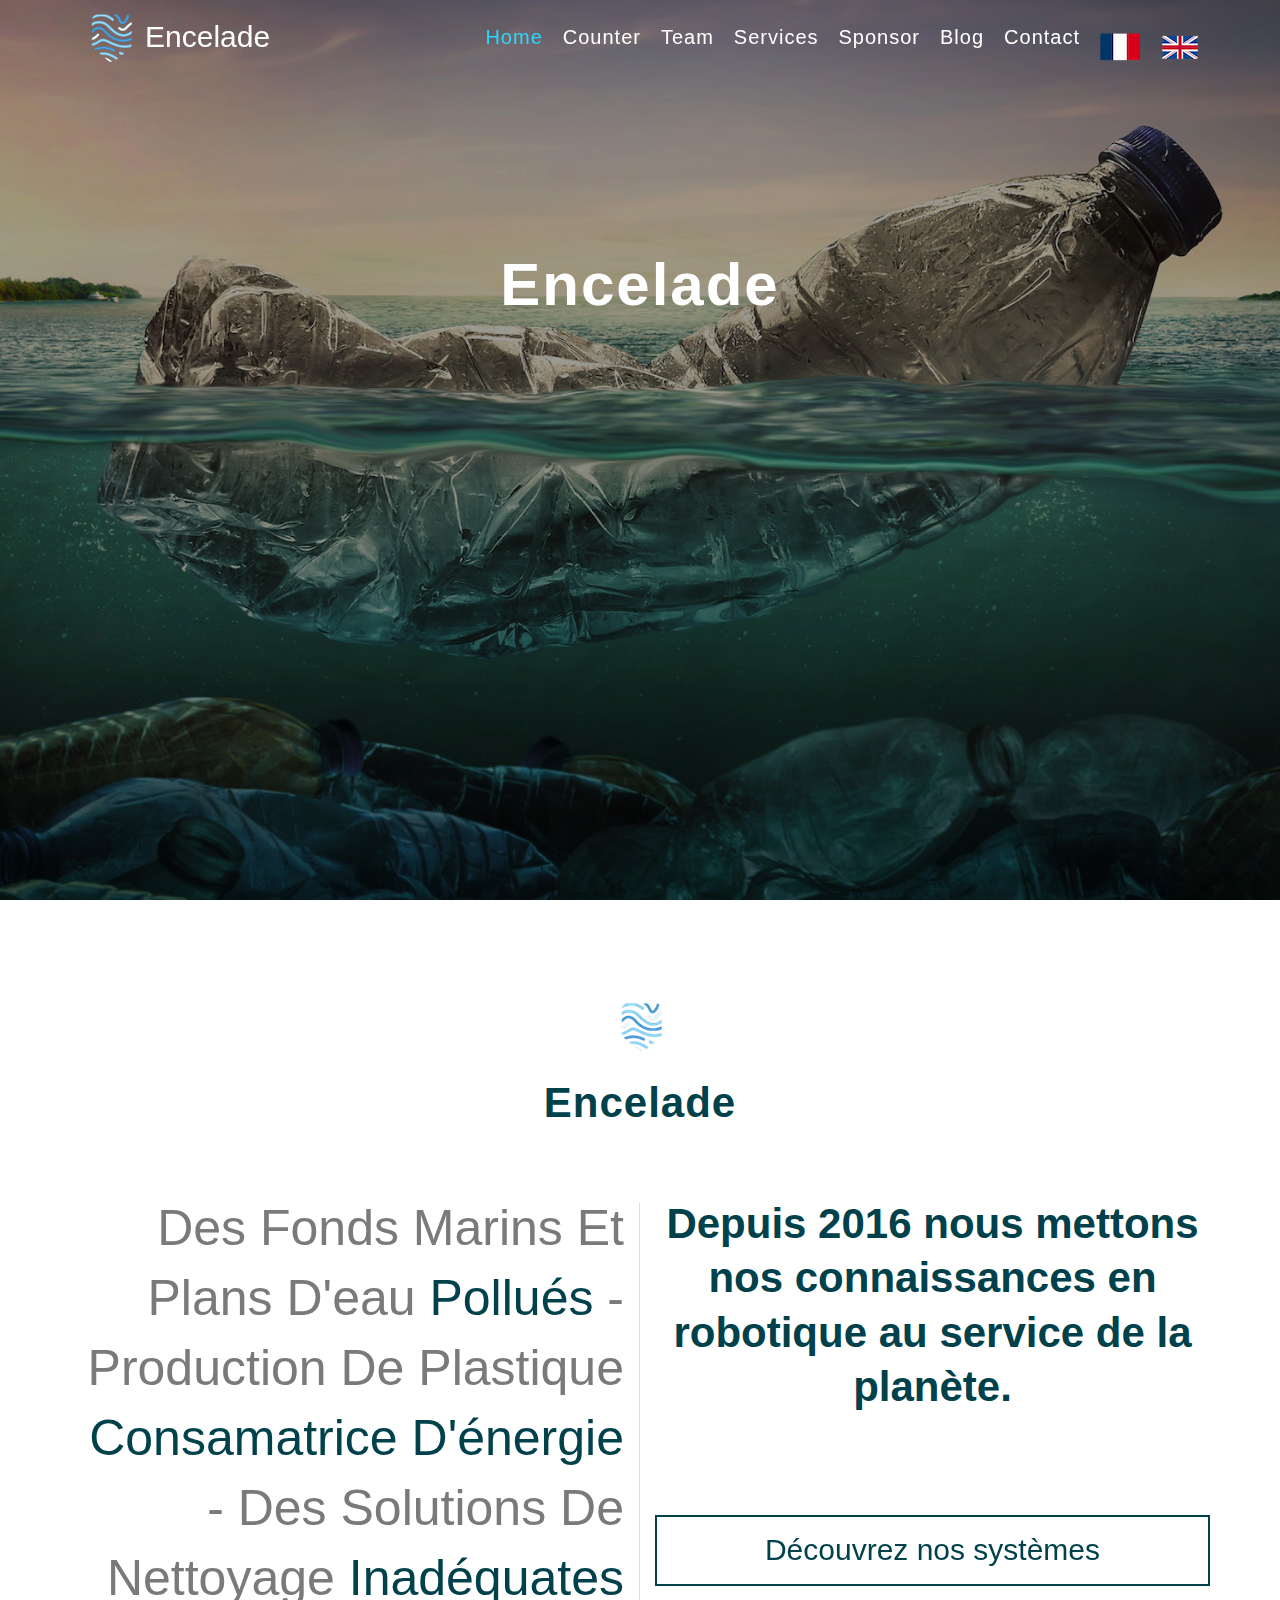
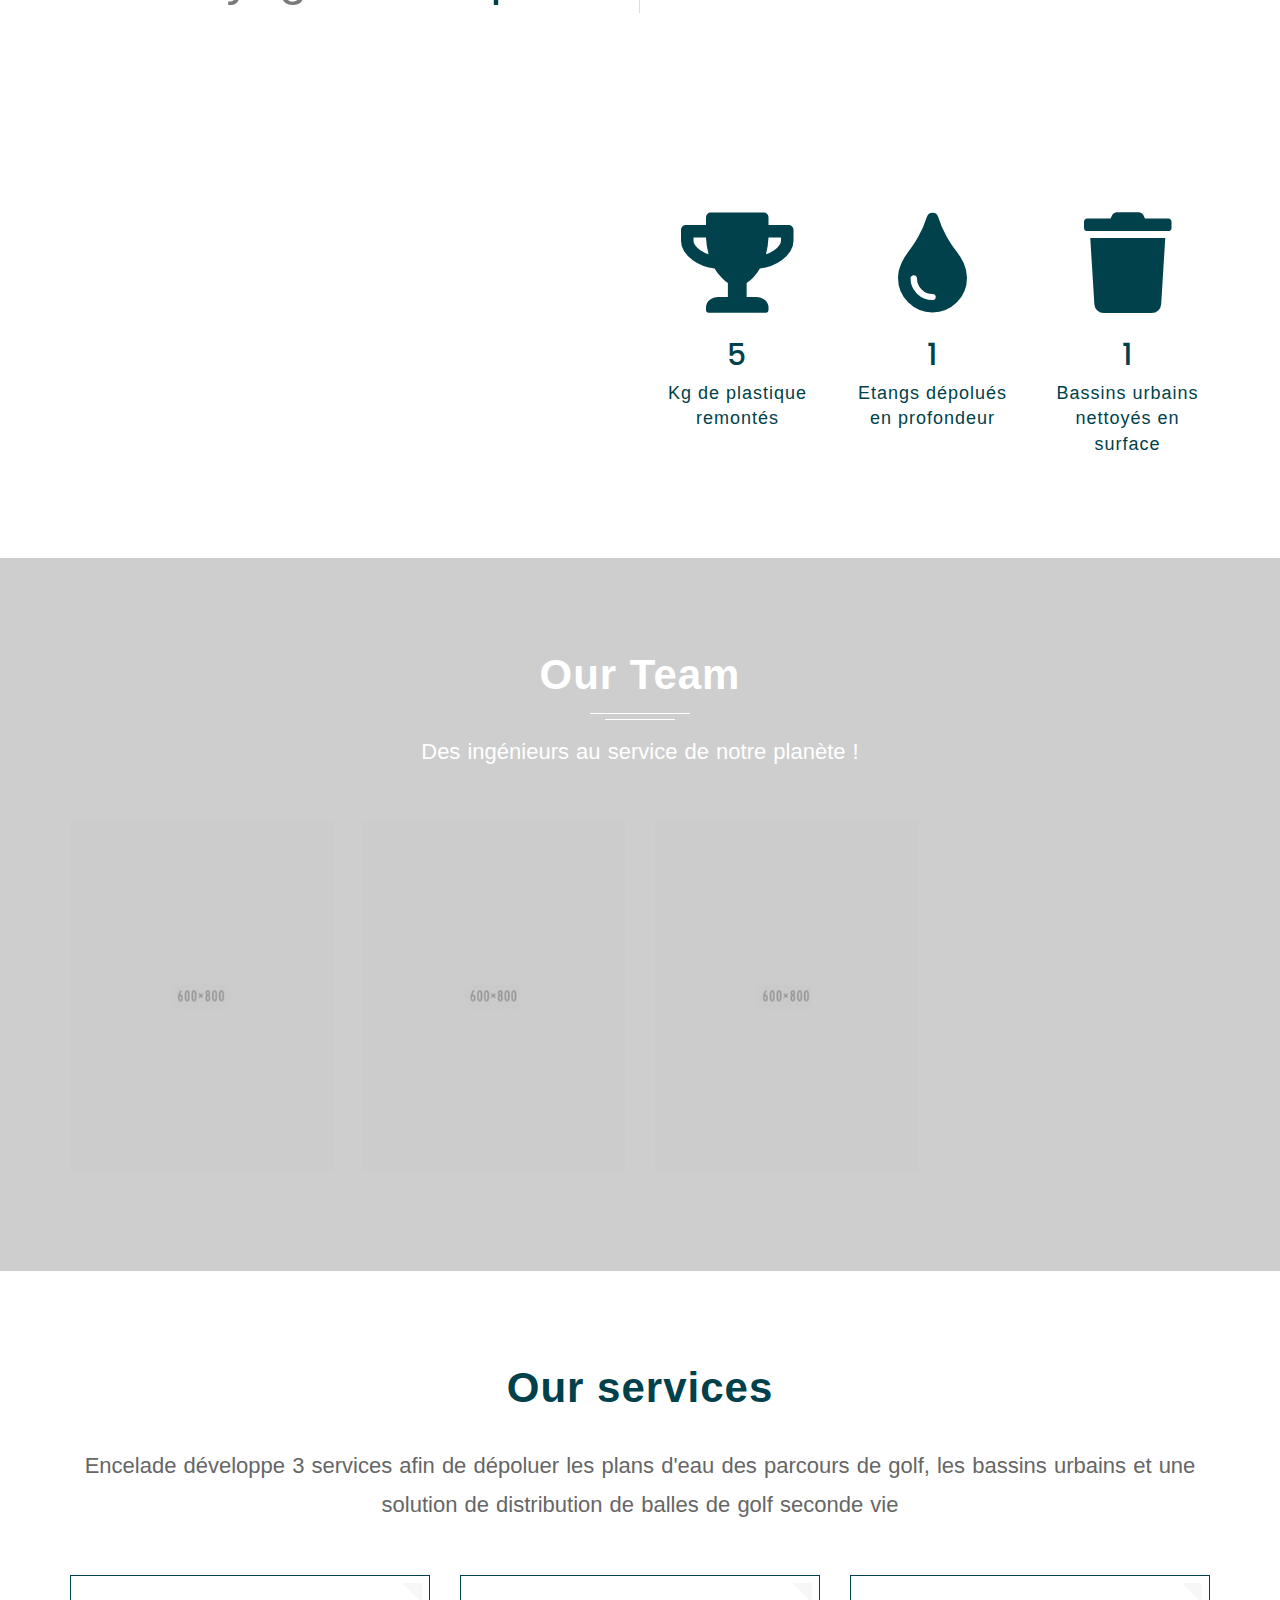
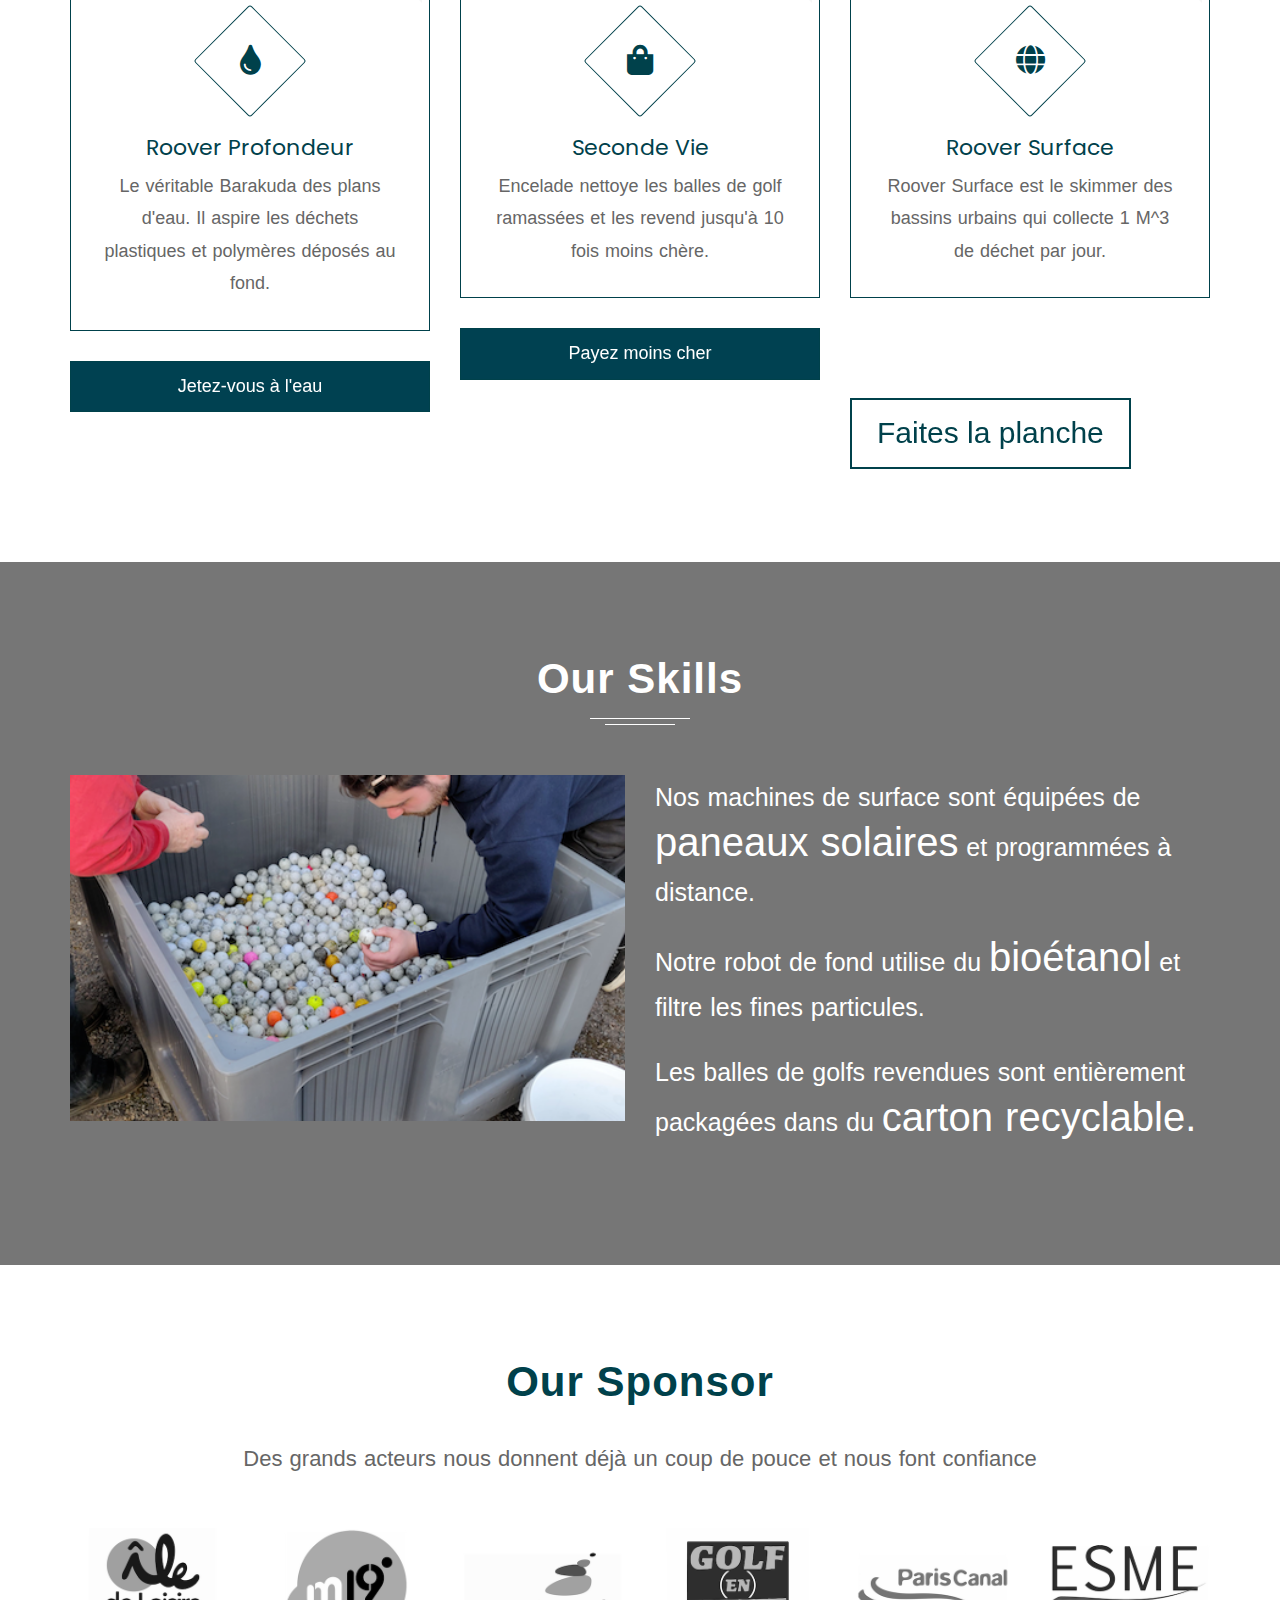
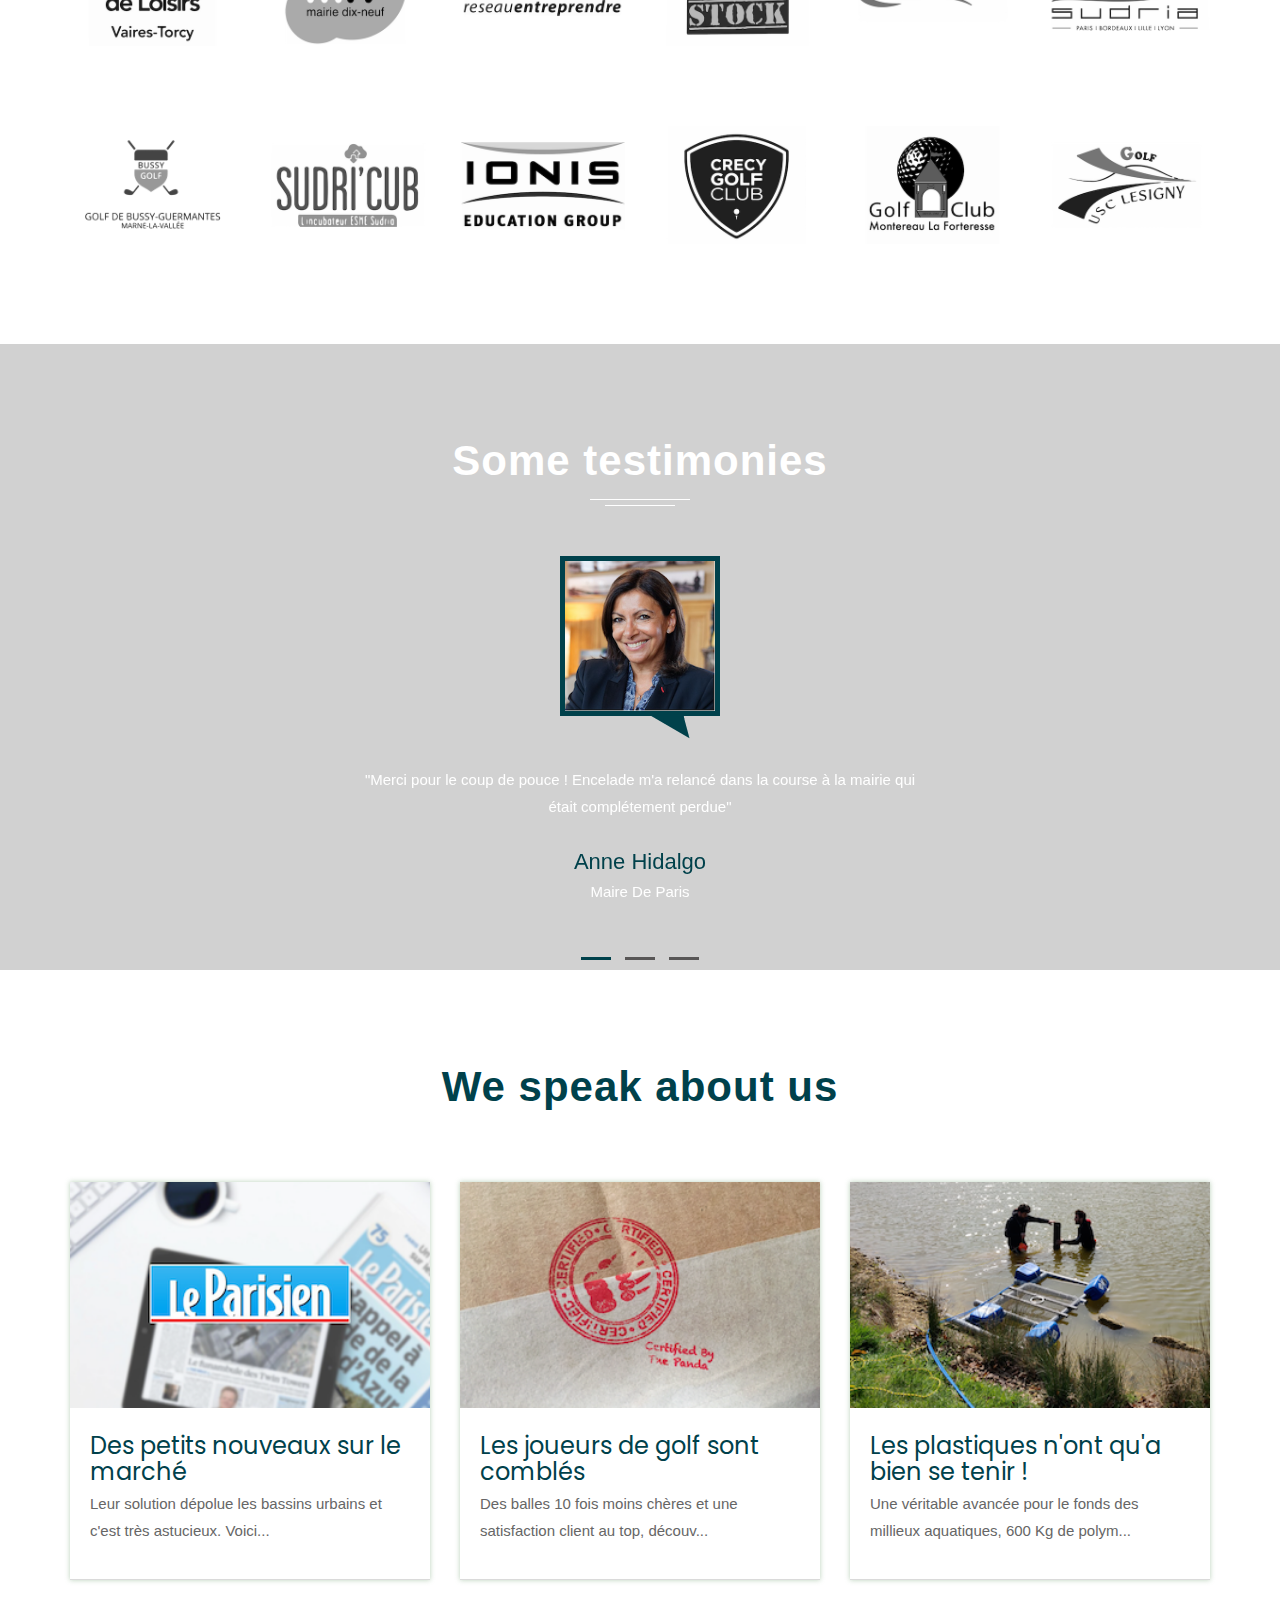
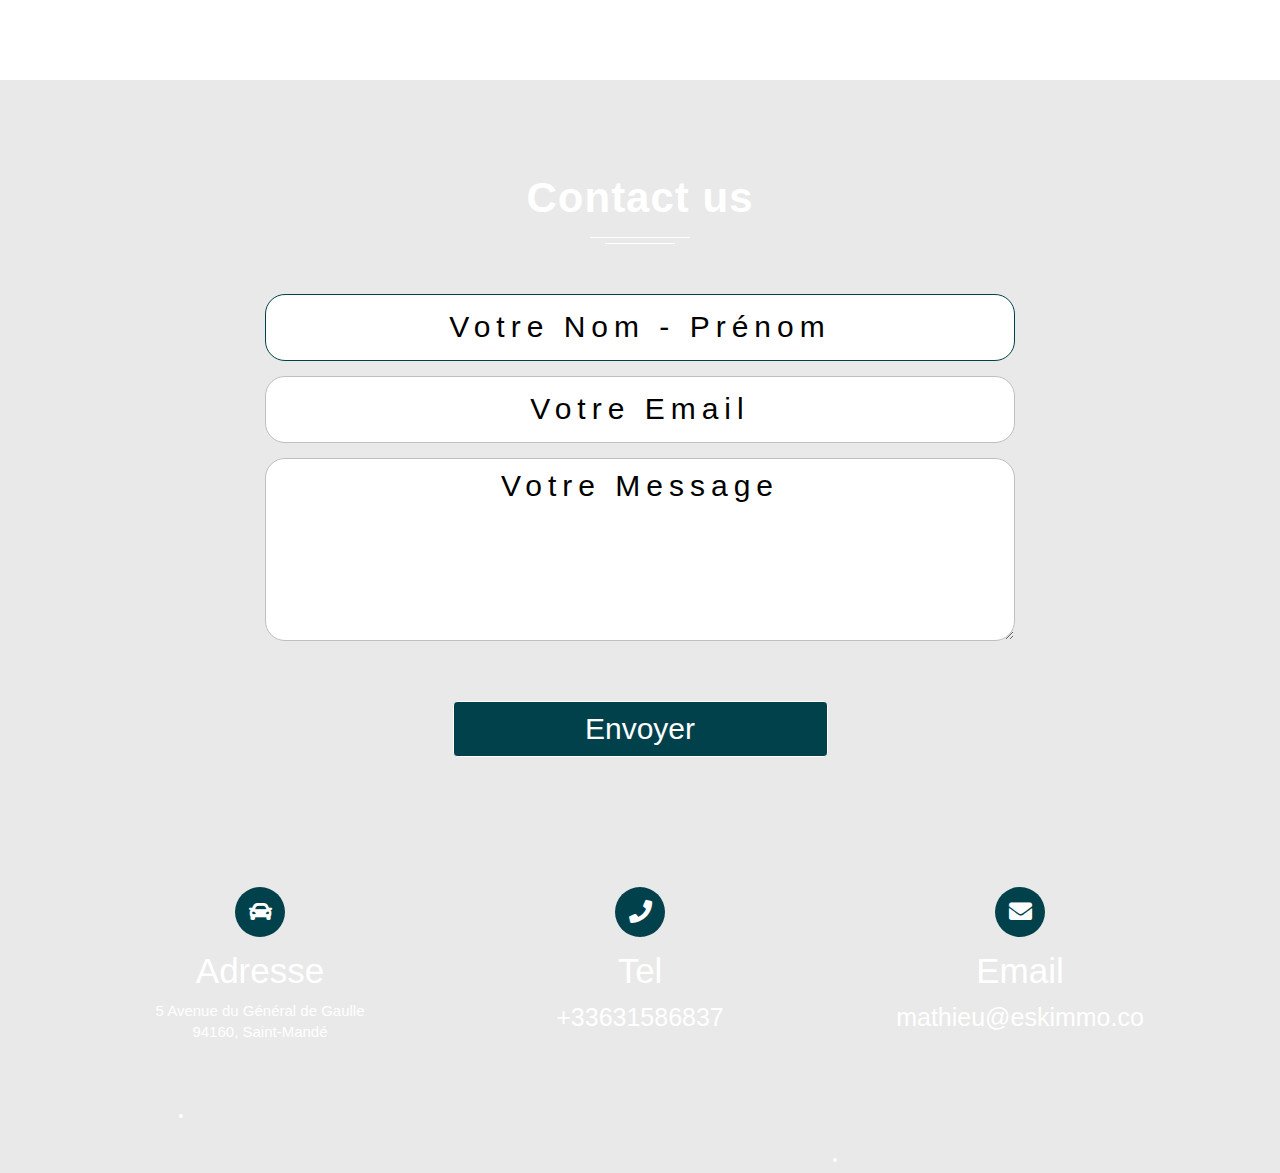
==== home-english.html @ 0340c04c "first commit" ====
<!doctype html>
<html lang="en">
    <head>
        <!-- ========== PAGE TITLE ========== -->
        <title>Slak-Creative Agency Template</title>
        <!-- ========== META TAGS ========== -->
        <meta name="description" content="coming soon template based on HTML5">
        <meta name="keywords" content="coming soon, under construction, countdown">
        <meta charset="utf-8">
        <meta name="author" content="XXXXX">
        <meta http-equiv="X-UA-Compatible" content="IE=edge">
        <meta name="viewport" content="width=device-width, initial-scale=1">
        <!-- ========== CSS ========== -->
        <link rel="stylesheet" href="css/animate.css">
        <link rel="stylesheet" href="css/site.css">
        <link rel="stylesheet" href="css/bootstrap.min.css">
        <link rel="stylesheet" href="css/font-awesome.min.css">
        <link href="https://fonts.googleapis.com/css?family=Open+Sans" rel="stylesheet">
        <link href="https://fonts.googleapis.com/css?family=Poppins:400,500,600,700,800,900" rel="stylesheet">
        <link rel="stylesheet" href="assets/css/bootstrap.min.css" type="text/css" media="screen">
        <link rel="stylesheet" type="text/css" href="assets/css/animate.css" media="screen">
        <link href="css/jquerysctipttop.css" rel="stylesheet" type="text/css">
        <link rel="stylesheet" href="css/owl.carousel.min.css">
        <link rel="stylesheet" href="css/owl.theme.min.css">
        <link rel="stylesheet" href="css/button.css">
        <link rel="stylesheet" href="css/style-wave.css">
        <!-- ========== JQUERY PLUGIN ========== -->

        <script src="js/ajax-jquery.min.js"></script>

    </head><!-- end head -->
    <body>
        <div class="se-pre-con"></div><!-- ========== PRELOADER ========== -->
        <!-- ========== MENUBAR ========== -->
        <div class="menubar">
            <div class="menubar-content">
                <nav class="navbar navbar-default navbar-default-home navbar-default-home1 navbar-fixed-top">
                    <div class="container">
                        <div class="row">
                            <div class="col-lg-2 col-md-2 col-sm-2">
                                <div class="site-title site-title-home">
                                    <a href="home-english.html"><img src="img/logo3.png" alt="">
                                        <h3>Encelade</h3></a>
                                </div><!-- end site-title -->
                            </div><!-- end col-md-4 -->
                            <div class="navbar-header">
                                <button type="button" class="navbar-toggle collapsed" data-toggle="collapse" data-target="#bs-example-navbar-collapse-1" aria-expanded="false">
                                    <span class="sr-only">Toggle navigation</span>
                                    <span class="icon-bar"></span>
                                    <span class="icon-bar"></span>
                                    <span class="icon-bar"></span>
                                </button><!-- end button -->
                            </div><!-- end navbar-header -->
                            <div class="col-lg-10 col-md-10 col-sm-10 navbar-style">
                                <div class="collapse navbar-collapse" id="bs-example-navbar-collapse-1">
                                    <ul class="nav navbar-nav navbar-nav1">
                                        <li>
                                            <a href="#home" class="active">Home</a>
                                        </li>
                                        <li>
                                            <a href="#counter">Counter</a>
                                        </li>
                                        <li>
                                            <a href="#team">Team</a>
                                        </li>
                                        <li>
                                            <a href="#service">Services</a>
                                        </li>
                                        <li>
                                            <a href="#sponsor">Sponsor</a>
                                        </li>
                                        <li>
                                            <a href="#blog">Blog</a>
                                        </li>
                                        <li>
                                            <a href="#contact">Contact</a>
                                        </li>
                                        <li>
                                            <a href="index.html"><img src="img/flag-french.png" alt=""></a>
                                        </li>
                                        <li>
                                            <a href="#home"><img src="img/flag-english.png" alt=""></a>
                                        </li>
                                    </ul><!-- end nav -->
                                </div><!-- end collapse navbar-collapse -->
                            </div><!-- end col-md-8 -->
                        </div><!-- end row -->
                    </div><!-- end container-fluid -->
                </nav><!-- navbar -->
            </div><!-- end menubar-content -->
        </div><!-- end menubar -->
        <div class="main-page-content">
            <div id="home">
                <div id="particles-js"></div>
                <div class="home-content-main">
                    <div class="table-cell">
                        <div class="container">
                            <div class="row home-row">
                                <div class="col-lg-12 col-md-12 col-sm-12">
                                    <div class="hometext text-center">

                                        <h3>Encelade </h3>
                                        <!--<a href="#contact.html" class="hvr-bounce-to-right">Know more</a>-->
                                    </div><!-- end bubbles  -->
                                </div><!-- end col-md-8 -->
                            </div><!-- end row  -->
                        </div><!-- end container -->
                    </div><!-- end table-cell -->
                </div><!-- end home-content-main  -->
                <div class="waveWrapper waveAnimation">
                    <div class="waveWrapperInner bgTop">
                        <div class="wave waveTop" style="background-image: url('http://front-end-noobs.com/jecko/img/wave-top.png')"></div>
                    </div>
                    <div class="waveWrapperInner bgMiddle">
                        <div class="wave waveMiddle" style="background-image: url('http://front-end-noobs.com/jecko/img/wave-mid.png')"></div>
                    </div>
                    <div class="waveWrapperInner bgBottom">
                        <div class="wave waveBottom" style="background-image: url('http://front-end-noobs.com/jecko/img/wave-bot.png')"></div>
                    </div>
                </div>
            </div><!-- end home  -->

            <!-- ================================ ABOUT =============================== -->

            <div id="about">
                <!--<div class="contactlink">
                    <div class="container">
                        <div class="row">
                            <div class="col-lg-6 col-md-6 col-sm-6 col-xs-6">
                                <div class="about-social-icon">
                                    <h3>Follow us</h3>
                                    <ul class="about-social">
                                        <li><a href="www.facebook.com" target="newtab"><i class="fa fa-facebook" aria-hidden="true"></i></a></li>
                                        <li><a href="www.twitter.com" target="newtab"><i class="fa fa-twitter" aria-hidden="true"></i></a></li>
                                        <li><a href="www.pinterest.com" target="newtab"><i class="fa fa-pinterest-p" aria-hidden="true"></i></a></li>
                                        <li><a href="www.linkedin.com" target="newtab"><i class="fa fa-linkedin" aria-hidden="true"></i></a></li>
                                        <li><a href="www.behance.com" target="newtab"><i class="fa fa-behance" aria-hidden="true"></i></a></li>
                                        <li><a href="www.instagram.com" target="newtab"><i class="fa fa-instagram" aria-hidden="true"></i></a></li>
                                    </ul>
                                </div>&lt;!&ndash; end about-social-icon &ndash;&gt;
                            </div>&lt;!&ndash; end col-lg-6  &ndash;&gt;
                            <div class="col-lg-6 col-md-6 col-sm-6 col-xs-6">
                                <div class="aboutbottom">
                                    <h3>Made with Bootstrap</h3>
                                </div>&lt;!&ndash; end aboutbottom  &ndash;&gt;
                            </div>&lt;!&ndash; end col-lg-6  &ndash;&gt;
                        </div>&lt;!&ndash; end row  &ndash;&gt;
                    </div>&lt;!&ndash; end container  &ndash;&gt;
                </div>&lt;!&ndash; end contactlink  &ndash;&gt;-->
                <div class="about-content">
                    <div class="me-grid">
                        <div class="container">
                            <div class="row">
                                <div class="col-lg-12 col-md-12">
                                    <div class="main-title text-center">
                                        <img src="img/logo3.png" alt="">
                                        <h3>Encelade</h3>
                                        <div class="underline1"></div>
                                        <div class="underline2"></div>
                                        <!--<p>Lorem ipsum dolor sit amet consectetur adipisicing elitsed eiusmod tempor enim minim veniam.</p>-->
                                    </div><!-- end work-title  -->
                                </div><!-- end col-md-12  -->
                            </div><!-- end row  -->
                            <div class="row main-row">
                                <div class="col-lg-6 col-md-6 col-sm-6 col-xs-12 border-right">
                                    <div class="about-title-left">
                                        <h1> Des fonds marins et plans d'eau <span>pollués</span> - Production de plastique <span>consamatrice d'énergie</span> - des solutions de nettoyage <span>inadéquates</span> </h1>
                                    </div>
                                </div>
                                <div class="col-lg-6 col-md-6 col-sm-6 col-xs-12">
                                    <div class="about-title main-title1">
                                        <h3>Depuis 2016 nous mettons nos connaissances en robotique au service de la planète.</h3> </br>
                                        <!--<p class="text-2">Le  </p>-->
                                        <a href="#service" class="hvr-bounce-to-right leftbutt">Découvrez nos systèmes</a>
                                    </div><!-- end about-details  -->
                                </div><!-- end col-md-8  -->
                            </div><!-- end row  -->
                        </div><!-- end container  -->
                    </div><!-- end me-grid  -->
                    <div class="work-counter text-center">
                        <div id="counter">
                            <div class="container">
                                <div class="row">
                                    <div class="col-lg-6 col-md-6 col-sm-12">
                                        <div class="main-title white-title text-left extramar">
                                            <h3>Some Figures</h3>
                                            <div class="underline1 no-margin"></div>
                                            <div class="underline2 no-margin"></div>
                                            <!--<p>Lorem ipsum dolor sit amet, consectetur adipisicing elit, sed do eiusmod tempor incididunt ut labore et dolore magna aliqua. Ut enim ad minim veniam, quis nostrud exercitation ullamco laboris. </p>-->
                                        </div><!-- end work-title  -->
                                    </div><!-- end col-md-3  -->
                                    <div class="col-lg-2 col-md-2 col-sm-4">
                                        <div class="work-statistics text-left">
                                            <i class="fa fa-trophy stat-icon" aria-hidden="true"></i>
                                            <h3 class="Count">300 </h3>
                                            <p>Kg de plastique remontés</p>
                                        </div><!-- end work-statistics  -->
                                    </div><!-- end col-md-3  -->
                                    <div class="col-lg-2 col-md-2 col-sm-4">
                                        <div class="work-statistics text-left">
                                            <i class="fa fa-tint stat-icon" aria-hidden="true"></i>
                                            <h3 class="Count">8</h3>
                                            <p>Etangs dépolués en profondeur </p>
                                        </div><!-- end work-statistics  -->
                                    </div><!-- end col-md-3  -->
                                    <div class="col-lg-2 col-md-2 col-sm-4">
                                        <div class="work-statistics text-left">
                                            <i class="fa fa-trash stat-icon" aria-hidden="true"></i>
                                            <h3 class="Count">12</h3>
                                            <p>Bassins urbains nettoyés en surface</p>
                                        </div><!-- end work-statistics  -->
                                    </div><!-- end col-md-3  -->
                                </div><!-- end row  -->
                            </div><!-- end container-fluid  -->
                        </div><!-- end counter  -->
                    </div><!-- end work-counter  -->
                </div><!-- end about-content  -->
            </div><!-- end about  -->

            <!-- ================================ WORK =============================== -->

           <!-- <div id="work">
                <div class="work-content">-->
                    <!--<div class="work-grid">
                        <div class="container">
                            <div class="row">
                                <div class="col-lg-12 col-md-12">
                                    <div class="main-title text-center">
                                        <h3>Our Portfolio</h3>
                                        <div class="underline1"></div>
                                        <div class="underline2"></div>
                                        <p>Lorem ipsum dolor sit amet consectetur adipisicing elitsed eiusmod tempor enim minim veniam.</p>
                                    </div>&lt;!&ndash; end work-title  &ndash;&gt;
                                </div>&lt;!&ndash; end col-md-12  &ndash;&gt;
                            </div>&lt;!&ndash; end row  &ndash;&gt;
                        </div>&lt;!&ndash; end container  &ndash;&gt;
                        <div class="work-details about-col">
                            <div class="container">
                                <ul id="filters" class="clearfix">
                                    <li><span class="filter active" data-filter=".web, .graphics, .development, .photography">All</span></li>
                                    <li><span class="filter" data-filter=".web">Web-design</span></li>
                                    <li><span class="filter" data-filter=".graphics">Graphics-design</span></li>
                                    <li><span class="filter" data-filter=".development">Development</span></li>
                                    <li><span class="filter" data-filter=".photography">Photography</span></li>
                                </ul>
                                <div id="portfoliolist">
                                    <div class="portfolio graphics" data-cat="graphics">
                                        <div class="portfolio-wrapper" data-wow-delay=".2s">
                                            <h3>Project name</h3>
                                            <p>Lorem ipsum dolor sit.</p>
                                            <a class="fancybox" href="img/portfolios/graphics/1.jpg" title="little something about the image"><img src="img/portfolios/graphics/1.jpg" alt="" /></a></div>&lt;!&ndash; end portfolio-wrapper  &ndash;&gt;
                                    </div>&lt;!&ndash; end portfolio-graphics  &ndash;&gt;
                                    <div class="portfolio web" data-cat="web">
                                        <div class="portfolio-wrapper" data-wow-delay=".4s">
                                            <h3>Project name</h3>
                                            <p>Lorem ipsum dolor sit.</p>
                                            <a class="fancybox" href="img/portfolios/web/1.jpg" title="little something about the image"><img src="img/portfolios/web/1.jpg" alt="" /></a>
                                        </div>&lt;!&ndash; end portfolio-wrapper  &ndash;&gt;
                                    </div>&lt;!&ndash; end portfolio-web  &ndash;&gt;
                                    <div class="portfolio development" data-cat="development">
                                        <div class="portfolio-wrapper" data-wow-delay=".6s">
                                            <h3>Project name</h3>
                                            <p>Lorem ipsum dolor sit.</p>
                                            <a class="fancybox" href="img/portfolios/development/1.jpg" title="little something about the image"><img src="img/portfolios/development/1.jpg" alt="" /></a>
                                        </div>&lt;!&ndash; end portfolio-wrapper  &ndash;&gt;
                                    </div>&lt;!&ndash; end portfolio-development  &ndash;&gt;
                                    <div class="portfolio graphics" data-cat="graphics">
                                        <div class="portfolio-wrapper" data-wow-delay=".2s">
                                            <h3>Project name</h3>
                                            <p>Lorem ipsum dolor sit.</p>
                                            <a class="fancybox" href="img/portfolios/graphics/2.jpg" title="little something about the image"><img src="img/portfolios/graphics/2.jpg" alt="" /></a>
                                        </div>&lt;!&ndash; end portfolio-wrapper  &ndash;&gt;
                                    </div>&lt;!&ndash; end portfolio-graphics  &ndash;&gt;
                                    <div class="portfolio development" data-cat="development">
                                        <div class="portfolio-wrapper" data-wow-delay=".4s">
                                            <h3>Project name</h3>
                                            <p>Lorem ipsum dolor sit.</p>
                                            <a class="fancybox" href="img/portfolios/development/2.jpg" title="little something about the image"><img src="img/portfolios/development/2.jpg" alt="" /></a>
                                        </div>&lt;!&ndash; end portfolio-wrapper  &ndash;&gt;
                                    </div>&lt;!&ndash; end portfolio-development  &ndash;&gt;
                                    <div class="portfolio photography" data-cat="photography">
                                        <div class="portfolio-wrapper" data-wow-delay=".6s">
                                            <h3>Project name</h3>
                                            <p>Lorem ipsum dolor sit.</p>
                                            <a class="fancybox" href="img/portfolios/photography/1.jpg" title="little something about the image"><img src="img/portfolios/photography/1.jpg" alt="" /></a>
                                        </div>&lt;!&ndash; end portfolio-wrapper  &ndash;&gt;
                                    </div>&lt;!&ndash; end portfolio-photo  &ndash;&gt;
                                </div>&lt;!&ndash; end portfoliolist  &ndash;&gt;
                            </div>&lt;!&ndash; container &ndash;&gt;
                        </div>&lt;!&ndash; end work-details  &ndash;&gt;
                    </div>&lt;!&ndash; end work-grid  &ndash;&gt;-->

                <!--</div>&lt;!&ndash; end work-content  &ndash;&gt;
            </div>&lt;!&ndash; end work  &ndash;&gt;-->
            <div id="team">
                <div class="team-content-grid">
                    <div id="process-grid">
                        <div class="container">
                            <div class="row">
                                <div class="col-lg-12 col-md-12">
                                    <div class="main-title white-title text-center">
                                        <h3>Our Team</h3>
                                        <div class="underline1"></div>
                                        <div class="underline2"></div>
                                        <p>Des ingénieurs au service de notre planète !</p>
                                    </div><!-- end team-title  -->
                                </div><!-- end col-md-12  -->
                            </div><!-- end row  -->
                        </div><!-- end container  -->
                        <div class="container">
                            <div class="row main-row">
                                <!--<div class="col-lg-3 col-md-3 col-sm-6">
                                    <div class="our-team">
                                        <img src="img/team1.jpg" alt="">
                                        <div class="team-content">
                                            <h3 class="title">Williamson</h3>
                                            <span class="post">Web Developer</span>
                                            <ul class="social">
                                                <li><a href="#" class="fa fa-facebook"></a></li>
                                                <li><a href="#" class="fa fa-google-plus"></a></li>
                                                <li><a href="#" class="fa fa-twitter"></a></li>
                                                <li><a href="#" class="fa fa-instagram"></a></li>
                                            </ul>
                                        </div>&lt;!&ndash; end team-content  &ndash;&gt;
                                    </div>&lt;!&ndash; end our-team  &ndash;&gt;
                                </div>&lt;!&ndash; end col-md-3  &ndash;&gt;-->
                                <div class="col-lg-3 col-md-3 col-sm-6">
                                    <div class="our-team">
                                        <img src="img/team2.jpg" alt="">
                                        <div class="team-content">
                                            <h3 class="title">Alex</h3>
                                            <span class="post">CTO - Ingénieur en Informatique</span>
                                            <ul class="social">
                                                <li><a href="#" class="fa fa-linkedin"></a></li>

                                            </ul>
                                        </div><!-- end team-content  -->
                                    </div><!-- end our-team  -->
                                </div><!-- end col-md-3  -->
                                <div class="col-lg-3 col-md-3 col-sm-6">
                                    <div class="our-team">
                                        <img src="img/team3.jpg" alt="">
                                        <div class="team-content">
                                            <h3 class="title">Mat</h3>
                                            <span class="post">CEO - Ingénieur d'affaire </span>
                                            <ul class="social">
                                                <li><a href="#" class="fa fa-linkedin"></a></li>

                                            </ul>
                                        </div><!-- end team-content  -->
                                    </div><!-- end our-team  -->
                                </div><!-- end col-md-3  -->
                                <div class="col-lg-3 col-md-3 col-sm-6">
                                    <div class="our-team">
                                        <img src="img/team4.jpg" alt="">
                                        <div class="team-content">
                                            <h3 class="title">Thib</h3>
                                            <span class="post">COO - Ingénieur en Mécanique/Electronique</span>
                                            <ul class="social">
                                                <li><a href="#" class="fa fa-linkedin"></a></li>

                                            </ul>
                                        </div><!-- end team-content  -->
                                    </div><!-- end our-team  -->
                                </div><!-- end col-md-3  -->
                            </div><!-- end row  -->
                        </div><!-- end container  -->
                    </div><!-- end process-grid  -->
                </div><!-- end team-content  -->
            </div><!-- end team  -->
            <!-- ============================================== SERVICE ===================================================== -->

            <div id="service">
                <div class="service-content">
                    <div class="service-grid text-left">
                        <div class="container">
                            <div class="row">
                                <div class="col-lg-12 col-md-12">
                                    <div class="main-title text-center">
                                        <h3>Our services</h3>
                                        <div class="underline1"></div>
                                        <div class="underline2"></div>
                                        <p>Encelade développe 3 services afin de dépoluer les plans d'eau des parcours de golf, les bassins urbains et une solution de distribution de balles de golf seconde vie</p>
                                    </div><!-- end work-title  -->
                                </div><!-- end col-md-12  -->
                            </div><!-- end row  -->
                            <div class="row main-row">
                                <div class="col-lg-4 col-md-4 col-sm-6">
                                    <div class="serviceBox">
                                        <div class="service-icon"><i class="fa fa-tint"></i></div>
                                        <h3 class="title">Roover profondeur</h3>
                                        <p class="description">
                                            Le véritable Barakuda des plans d'eau. Il aspire les déchets plastiques et polymères déposés au fond.
                                        </p>
                                    </div><!-- end serviceBox  -->
                                    <a href="profondeur-english.html" class="hvr-bounce-to-right leftbutt">Jetez-vous à l'eau</a>
                                </div><!-- end col-md-3  -->
                                <div class="col-lg-4 col-md-4 col-sm-6">
                                    <div class="serviceBox">
                                        <div class="service-icon"><i class="fa fa-shopping-bag"></i></div>
                                        <h3 class="title">Seconde Vie</h3>
                                        <p class="description">
                                            Encelade nettoye les balles de golf ramassées et les revend jusqu'à 10 fois moins chère.
                                        </p>
                                    </div><!-- end serviceBox  -->
                                    <a href="#service" class="hvr-bounce-to-right leftbutt">Payez moins cher</a>
                                </div><!-- end col-md-3  -->
                                <div class="col-lg-4 col-md-4 col-sm-6">
                                    <div class="serviceBox">
                                        <div class="service-icon"><i class="fa fa-globe"></i></div>
                                        <h3 class="title">Roover Surface</h3>
                                        <p class="description">
                                            Roover Surface est le skimmer des bassins urbains qui collecte 1 M^3 de déchet par jour.
                                        </p>
                                    </div><!-- end serviceBox  -->
                                    <a href="surface-english.html" class="hvr-bounce-to-right leftbutt">Faites la planche</a>
                                </div><!-- end col-md-3  -->
                            </div><!-- end row  -->
                        </div><!-- end container  -->
                    </div><!-- end service-grid  -->
                </div><!-- end service-content  -->
            </div><!-- end service  -->

            <!-- ============================================== TEAM ================= -->
            <div class="skill-main">
                <div class="container">
                    <div class="row">
                        <div class="col-lg-12 col-md-12">
                            <div class="main-title white-title text-center">
                                <h3>Our Skills</h3>
                                <div class="underline1"></div>
                                <div class="underline2"></div>
                                <!--<p>Lorem ipsum dolor sit amet consectetur adipisicing elitsed eiusmod tempor enim minim veniam.</p>-->
                            </div><!-- end work-title  -->
                        </div><!-- end col-md-12  -->
                    </div><!-- end row  -->
                    <div class="row main-row">
                        <div class="col-lg-6 col-md-6 col-sm-6 col-xs-12">
                            <div class="image-frame">
                                <div class="img">
                                    <span></span>
                                    <span></span>
                                    <span></span>
                                    <span></span>
                                    <img src="img/about-image.png" alt="" class="about-img">
                                </div><!-- end img  -->
                            </div><!-- end image-frame  -->
                        </div><!-- end col-md-4  -->
                        <div class="col-lg-6 col-md-6 col-sm-6 col-xs-12">
                            <div class="skill-taxt-details">

                                <p>Nos machines de surface sont équipées de <span>paneaux solaires</span> et programmées à distance.  </p></br>
                                <p>Notre robot de fond utilise du <span>bioétanol</span> et filtre les fines particules. </p></br>
                                <p>Les balles de golfs revendues sont entièrement packagées dans du <span>carton recyclable.</span> </p></br>
                            </div><!-- end about-details  -->
                            <!--<div class="skillblock-details">
                                <div class="skill-details">
                                    <div class="content">
                                        <div class="col">
                                            <ul id="skill-main">
                                                <li><div class="expand Web"><h3>Web Design<span>85%</span></h3></div></li>
                                                <li><div class="expand Graphics"><h3>Graphics Design<span>90%</span></h3></div></li>
                                                <li><div class="expand Developing"><h3>Web Developing<span>82%</span></h3></div></li>
                                                <li><div class="expand Photoshop"><h3>Photoshop<span>89%</span></h3></div></li>
                                                <li><div class="expand Photography"><h3>Photography<span>95%</span></h3></div></li>
                                            </ul>
                                        </div>&lt;!&ndash; end col  &ndash;&gt;
                                    </div>&lt;!&ndash; end content  &ndash;&gt;
                                </div>&lt;!&ndash; end skill-details  &ndash;&gt;
                            </div>&lt;!&ndash; end about-details  &ndash;&gt;-->
                        </div><!-- end col-md-8  -->
                    </div><!-- end row  -->
                </div><!-- end container  -->
            </div><!-- end skill-main  -->


            <!-- ================================ PRICING =============================== -->
<!--
            <div id="pricing">
                <div class="pricing-content">
                    <div class="price-grid text-center">
                        <div class="container">
                            <div class="row">
                                <div class="col-lg-12 col-md-12">
                                    <div class="main-title text-center">
                                        <h3>Our Pricing</h3>
                                        <div class="underline1"></div>
                                        <div class="underline2"></div>
                                        <p>Lorem ipsum dolor sit amet, consectetur adipisicing elit, sed do eiusmod tempor incididunt ut labore et dolore.</p>
                                    </div>&lt;!&ndash; end price-title  &ndash;&gt;
                                </div>&lt;!&ndash; end col-md-12  &ndash;&gt;
                            </div>&lt;!&ndash; end row  &ndash;&gt;
                            <div class="row main-row text-center">
                                <div class="col-lg-4 col-md-4 col-sm-4">
                                    <div class="pricingTable">
                                        <div class="pricingTable-header">
                                            <span class="icon fa fa-globe"></span>
                                            <h3 class="title">Standard</h3>
                                        </div>&lt;!&ndash; end pricingTable-header  &ndash;&gt;
                                        <div class="price-value">
                                            <span class="amount">
                                                <span class="currency">$</span>
                                                10
                                                <span class="month"> /month</span>
                                            </span>
                                        </div>&lt;!&ndash; end price-value  &ndash;&gt;
                                        <ul class="pricing-content">
                                            <li>50 GB Disk Space</li>
                                            <li>50 Email Accounts</li>
                                            <li>50 GB Monthly Bandwidth</li>
                                            <li>10 Subdomains</li>
                                            <li>15 Domains</li>
                                        </ul>
                                        <a href="#contact.html" class="hvr-bounce-to-right leftbutt">Sign Up</a>
                                    </div>&lt;!&ndash; end pricingTable  &ndash;&gt;
                                </div>&lt;!&ndash; end col-md-4  &ndash;&gt;
                                <div class="col-lg-4 col-md-4 col-sm-4">
                                    <div class="pricingTable">
                                        <div class="pricingTable-header">
                                            <span class="icon fa fa-briefcase"></span>
                                            <h3 class="title">Premium</h3>
                                        </div>&lt;!&ndash; end pricingTable-header  &ndash;&gt;
                                        <div class="price-value colorback">
                                            <span class="amount">
                                                <span class="currency">$</span>
                                                20
                                                <span class="month"> /month</span>
                                            </span>
                                        </div>&lt;!&ndash; end price-value  &ndash;&gt;
                                        <ul class="pricing-content">
                                            <li>150 GB Disk Space</li>
                                            <li>150 Email Accounts</li>
                                            <li>150 GB Monthly Bandwidth</li>
                                            <li>110 Subdomains</li>
                                            <li>115 Domains</li>
                                        </ul>
                                        <a href="#contact.html" class="hvr-bounce-to-right leftbutt">Sign Up</a>
                                    </div>&lt;!&ndash; end pricingTable  &ndash;&gt;
                                </div>&lt;!&ndash; end col-md-4  &ndash;&gt;
                                <div class="col-lg-4 col-md-4 col-sm-4">
                                    <div class="pricingTable">
                                        <div class="pricingTable-header">
                                            <span class="icon fa fa-building"></span>
                                            <h3 class="title">Business</h3>
                                        </div>&lt;!&ndash; end pricingTable-header  &ndash;&gt;
                                        <div class="price-value">
                                            <span class="amount">
                                                <span class="currency">$</span>
                                                30
                                                <span class="month"> /month</span>
                                            </span>
                                        </div>&lt;!&ndash; end price-value  &ndash;&gt;
                                        <ul class="pricing-content">
                                            <li>250 GB Disk Space</li>
                                            <li>250 Email Accounts</li>
                                            <li>250 GB Monthly Bandwidth</li>
                                            <li>210 Subdomains</li>
                                            <li>215 Domains</li>
                                        </ul>
                                        <a href="#contact.html" class="hvr-bounce-to-right leftbutt">Sign Up</a>
                                    </div>&lt;!&ndash; end pricingTable  &ndash;&gt;
                                </div>&lt;!&ndash; end col-md-4  &ndash;&gt;
                            </div>&lt;!&ndash; end row &ndash;&gt;
                        </div>&lt;!&ndash; end container &ndash;&gt;
                    </div>&lt;!&ndash; end price-grid &ndash;&gt;
                </div>&lt;!&ndash; end price-content &ndash;&gt;
            </div>&lt;!&ndash; end price &ndash;&gt;-->

            <!-- ================================ TESTIMONIALS ========================== -->
            <div class="sponsors-grid text-center" id="sponsor">
                <div class="container">
                    <div class="row">
                        <div class="col-lg-12 col-md-12">
                            <div class="main-title white-title text-center">
                                <h3>Our Sponsor</h3>
                                <div class="underline1"></div>
                                <div class="underline2"></div>
                                <p>Des grands acteurs nous donnent déjà un coup de pouce et nous font confiance </p>
                            </div><!-- end price-title  -->
                        </div><!-- end col-md-12  -->
                    </div><!-- end row  -->
                    <div class="row main-row text-ceenter">
                        <div class="col-lg-2 col-md-2 col-sm-4 col-xs-4">
                            <div class="sponsors-image">
                                <a href="#"><img src="img/torcy.png" alt="" class="sponsors-img"></a>
                            </div><!-- end sponsors-image  -->
                        </div><!-- end col-md-4 -->
                        <div class="col-lg-2 col-md-2 col-sm-4 col-xs-4">
                            <div class="sponsors-image">
                                <a href="#"><img src="img/paris19.png" alt="" class="sponsors-img"></a>
                            </div><!-- end sponsors-image  -->
                        </div><!-- end col-md-4 -->
                        <div class="col-lg-2 col-md-2 col-sm-4 col-xs-4">
                            <div class="sponsors-image">
                                <a href="#"><img src="img/RE.png" alt="" class="sponsors-img"></a>
                            </div><!-- end sponsors-image  -->
                        </div><!-- end col-md-4 -->
                        <div class="col-lg-2 col-md-2 col-sm-4 col-xs-4">
                            <div class="sponsors-image">
                                <a href="#"><img src="img/golfenstock.png" alt="" class="sponsors-img"></a>
                            </div><!-- end sponsors-image  -->
                        </div><!-- end col-md-4 -->
                        <div class="col-lg-2 col-md-2 col-sm-4 col-xs-4">
                            <div class="sponsors-image">
                                <a href="#"><img src="img/canaux.png" alt="" class="sponsors-img"></a>
                            </div><!-- end sponsors-image  -->
                        </div><!-- end col-md-4 -->
                        <div class="col-lg-2 col-md-2 col-sm-4 col-xs-4">
                            <div class="sponsors-image">
                                <a href="#"><img src="img/esme.png" alt="" class="sponsors-img"></a>
                            </div><!-- end sponsors-image  -->
                        </div><!-- end col-md-4 -->
                    </div><!-- end row -->
                    <div class="row main-row text-ceenter">
                        <div class="col-lg-2 col-md-2 col-sm-4 col-xs-4">
                            <div class="sponsors-image">
                                <a href="#"><img src="img/bussy.png" alt="" class="sponsors-img"></a>
                            </div><!-- end sponsors-image  -->
                        </div><!-- end col-md-4 -->
                        <div class="col-lg-2 col-md-2 col-sm-4 col-xs-4">
                            <div class="sponsors-image">
                                <a href="#"><img src="img/sudricub.png" alt="" class="sponsors-img"></a>
                            </div><!-- end sponsors-image  -->
                        </div><!-- end col-md-4 -->
                        <div class="col-lg-2 col-md-2 col-sm-4 col-xs-4">
                            <div class="sponsors-image">
                                <a href="#"><img src="img/ionis.png" alt="" class="sponsors-img"></a>
                            </div><!-- end sponsors-image  -->
                        </div><!-- end col-md-4 -->
                        <div class="col-lg-2 col-md-2 col-sm-4 col-xs-4">
                            <div class="sponsors-image">
                                <a href="#"><img src="img/crecy.png" alt="" class="sponsors-img"></a>
                            </div><!-- end sponsors-image  -->
                        </div><!-- end col-md-4 -->
                        <div class="col-lg-2 col-md-2 col-sm-4 col-xs-4">
                            <div class="sponsors-image">
                                <a href="#"><img src="img/forteresse.png" alt="" class="sponsors-img"></a>
                            </div><!-- end sponsors-image  -->
                        </div><!-- end col-md-4 -->
                        <div class="col-lg-2 col-md-2 col-sm-4 col-xs-4">
                            <div class="sponsors-image">
                                <a href="#"><img src="img/lesigny.png" alt="" class="sponsors-img"></a>
                            </div><!-- end sponsors-image  -->
                        </div><!-- end col-md-4 -->
                    </div><!-- end row -->
                </div><!-- end container -->
            </div><!-- end sponsors-grid -->
            <div id="testimonial">
                <div class="testimonial-content">
                    <div class="testimonial-grid">

                        <div class="testimonial-details">
                            <section id="carousel">
                                <div class="container">
                                    <div class="row">
                                        <div class="col-lg-12 col-md-12">
                                            <div class="main-title white-title text-center">
                                                <h3>Some testimonies</h3>
                                                <div class="underline1"></div>
                                                <div class="underline2"></div>
                                                <!--<p>Lorem ipsum dolor sit amet, consectetur adipisicing elit, sed do eiusmod tempor incididunt ut labore et dolore.</p>-->
                                            </div><!-- end price-title  -->
                                        </div><!-- end col-md-12 -->
                                    </div><!-- end row -->
                                    <div class="row main-row">
                                        <div class="col-lg-6 col-lg-offset-3 col-md-10 col-md-offset-1">
                                            <div id="testimonial-slider" class="owl-carousel">
                                                <div class="testimonial">
                                                    <div class="pic">
                                                        <img src="img/anne.png" alt="">
                                                    </div><!-- end pic -->
                                                    <p class="description">
                                                        "Merci pour le coup de pouce ! Encelade m'a relancé dans la course à la mairie qui était complétement perdue"
                                                    </p>
                                                    <h3 class="title">Anne Hidalgo</h3>
                                                    <span class="post">Maire de Paris</span>
                                                </div><!-- end testimonial -->
                                                <div class="testimonial">
                                                    <div class="pic">
                                                        <img src="img/client2.jpg" alt="">
                                                    </div><!-- end pic -->
                                                    <p class="description">
                                                        " Lorem ipsum dolor sit amet, consectetur adipiscing elit. Praesent pharetra lectus quis placerat ultricies. Praesent ipsum turpis, mollis eget accumsan id, iaculis vel ipsum. Sed.  "
                                                    </p>
                                                    <h3 class="title">Kristina</h3>
                                                    <span class="post">Web Designer</span>
                                                </div><!-- end testimonial -->
                                                <div class="testimonial">
                                                    <div class="pic">
                                                        <img src="img/client3.jpg" alt="">
                                                    </div><!-- end pic -->
                                                    <p class="description">
                                                        " Lorem ipsum dolor sit amet, consectetur adipiscing elit. Praesent pharetra lectus quis placerat ultricies. Praesent ipsum turpis, mollis eget accumsan id, iaculis vel ipsum. Sed.  "
                                                    </p>
                                                    <h3 class="title">Mike</h3>
                                                    <span class="post">Web Designer</span>
                                                </div><!-- end testimonial -->
                                            </div><!-- end testimonial-slider -->
                                        </div><!-- end col-md-8  -->
                                    </div><!-- end row  -->
                                </div><!-- end container  -->
                            </section>
                        </div><!-- end testimonials-details  -->

                    </div><!-- end testimonial-grid  -->
                </div><!-- end testimonial-content  -->
            </div><!-- end testimonial  -->

            <!-- ================================ BLOG ========================== -->

            <div id="blog">
                <div class="blog-content">
                    <div class="blog-grid">
                        <div class="blog-details text-left">
                            <div class="container">
                                <div class="row">
                                    <div class="col-lg-12 col-md-12">
                                        <div class="main-title text-center">
                                            <h3>We speak about us</h3>
                                            <div class="underline1"></div>
                                            <div class="underline2"></div>
                                            <!--<p>Lorem ipsum dolor sit amet, consectetur adipisicing elit, sed do eiusmod tempor incididunt ut labore et dolore.</p>-->
                                        </div><!-- end price-title  -->
                                    </div><!-- end col-md-12  -->
                                </div><!-- end row  -->
                                <div class="row main-row">
                                    <div class="col-lg-4 col-md-4 col-sm-6">
                                        <div class="post-slide">
                                            <div class="post-img">
                                                <img src="img/parisien.png" alt="">
                                                <div class="category">Roover Surface</div>
                                            </div><!-- end post-img  -->
                                            <div class="post-review">
                                                <h3 class="post-title"><a href="#">Des petits nouveaux sur le marché</a></h3>
                                                <p class="post-description">
                                                    Leur solution dépolue les bassins urbains et c'est très astucieux. Voici...
                                                </p>
                                                <!--<div class="post-bar">
                                                    <span><i class="fa fa-user"></i> <a href="#">Williamson</a></span>
                                                    <span class="comments"><i class="fa fa-comments"></i> <a href="#">3 Comments</a></span>
                                                </div>  -->
                                            </div><!-- end post-review  -->
                                        </div><!-- end post-slide  -->
                                    </div><!-- end col-md-4  -->
                                    <div class="col-lg-4 col-md-4 col-sm-6">
                                        <div class="post-slide">
                                            <div class="post-img">
                                                <img src="img/certified.png" alt="">
                                                <div class="category">Ecommerce</div>
                                            </div><!-- end post-img  -->
                                            <div class="post-review">
                                                <h3 class="post-title"><a href="#">Les joueurs de golf sont comblés</a></h3>
                                                <p class="post-description">
                                                    Des balles 10 fois moins chères et une satisfaction client au top, découv...
                                                </p>
                                                <!--<div class="post-bar">
                                                    <span><i class="fa fa-user"></i> <a href="#">Mike</a></span>
                                                    <span class="comments"><i class="fa fa-comments"></i> <a href="#">5 Comments</a></span>
                                                </div>--><!-- end post-bar  -->
                                            </div><!-- end post-review  -->
                                        </div><!-- end post-slide  -->
                                    </div><!-- end col-md-4  -->
                                    <div class="col-lg-4 col-md-4 col-sm-6">
                                        <div class="post-slide">
                                            <div class="post-img">
                                                <img src="img/blog3.png" alt="">
                                                <div class="category">Roover Profondeur</div>
                                            </div><!-- end post-img  -->
                                            <div class="post-review">
                                                <h3 class="post-title"><a href="#">Les plastiques n'ont qu'a bien se tenir !</a></h3>
                                                <p class="post-description">
                                                    Une véritable avancée pour le fonds des millieux aquatiques, 600 Kg de polym...
                                                </p>
                                                <!--<div class="post-bar">
                                                    <span><i class="fa fa-user"></i> <a href="#">John</a></span>
                                                    <span class="comments"><i class="fa fa-comments"></i> <a href="#">9 Comments</a></span>
                                                </div>--><!-- end post-bar  -->
                                            </div><!-- end post-review  -->
                                        </div><!-- end post-slide  -->
                                    </div><!-- end col-md-4  -->
                                </div><!-- end row  -->
                            </div><!-- end container  -->
                        </div><!-- end testimonials-details  -->
                    </div><!-- end testimonial-grid  -->
                </div><!-- end testimonial-content  -->
            </div><!-- end blog  -->

            <!-- ================================ CONTACT =============================== -->

            <div id="contact">
                <div id="contact-content">
                    <div class="contact-grid bubbles">
                        <div class="contact-form-details">
                            <div class="container">
                                <div class="row">
                                    <div class="col-lg-12 col-md-12">
                                    </div><!-- end col-md-12  -->
                                </div><!-- end row  -->
                                <div class="row">
                                    <div class="col-lg-8 col-lg-offset-2  col-md-8 col-md-offset-2 col-sm-10 col-sm-offset-1 contact-col">
                                        <div class="main-title white-title text-center">
                                            <h3>Contact us</h3>
                                            <div class="underline1"></div>
                                            <div class="underline2"></div>
                                            <!--<p>Lorem ipsum dolor sit amet consectetur adipisicing elitsed eiusmod tempor enim minim veniam.</p>-->
                                        </div><!-- end testimonial-title  -->
                                        <div class="contact-form main-row">
                                            <form id="contactForm" class="contact-form shake" data-toggle="validator">
                                                <div class="form-group">
                                                    <div class="controls">
                                                        <input type="text" id="name" class="form-control" placeholder="Votre Nom - Prénom" required data-error="N'oubliez pas votre Nom - Prénom">
                                                        <div class="help-block with-errors"></div>
                                                    </div><!-- end controls -->
                                                </div><!-- end form-group -->
                                                <div class="form-group">
                                                    <div class="controls">
                                                        <input type="email" class="email form-control" id="email" placeholder="Votre Email" required data-error="N'oubliez pas votre Email">
                                                        <div class="help-block with-errors"></div>
                                                    </div><!-- end controls -->
                                                </div><!-- end form-group -->
                                                <!--<div class="form-group">
                                                    <div class="controls">
                                                        <input type="text" id="msg_subject" class="form-control" placeholder="Subject" required data-error="Please enter your message subject">
                                                        <div class="help-block with-errors"></div>
                                                    </div>&lt;!&ndash; end controls &ndash;&gt;
                                                </div>--><!-- end form-group -->
                                                <div class="form-group">
                                                    <div class="controls">
                                                        <textarea id="message" rows="7" placeholder="Votre Message" class="form-control" required data-error="N'oubliez pas votre message"></textarea>
                                                        <div class="help-block with-errors"></div>
                                                    </div><!-- end controls -->
                                                </div><!-- end form-group -->
                                                <button type="submit" id="submit" class="btn btn-success text-center">Envoyer</button>
                                                <div id="msgSubmit" class="h3 text-center hidden"></div>
                                                <div class="clearfix"></div>
                                            </form>
                                        </div><!-- end contact-form -->
                                    </div><!-- end col-md-6 -->
                                </div><!-- end row -->
                                <div class="row margin backdes text-center">
                                    <div class="col-lg-4 col-md-4 col-sm-4">
                                        <div class="info-details">
                                            <i class="fa fa-car contact-icon" aria-hidden="true"></i>
                                            <h3>Adresse</h3>
                                            <p>5 Avenue du Général de Gaulle</p>
                                            <p>94160, Saint-Mandé</p>
                                        </div><!-- end info-details  -->
                                    </div><!-- end col-md-4 -->
                                    <div class="col-lg-4 col-md-4 col-sm-4">
                                        <div class="info-details">
                                            <i class="fa fa-phone contact-icon" aria-hidden="true"></i>
                                            <h3>Tel</h3>
                                            <p>+33631586837</p>
                                        </div><!-- end info-details  -->
                                    </div><!-- end col-md-4 -->
                                    <div class="col-lg-4 col-md-4 col-sm-4">
                                        <div class="info-details">
                                            <i class="fa fa-envelope contact-icon" aria-hidden="true"></i>
                                            <h3>Email</h3>
                                            <p>mathieu@eskimmo.co</p>
                                        </div><!-- end info-details  -->
                                    </div><!-- end col-md-4 -->
                                </div><!-- end row -->
                            </div><!-- end container -->
                        </div><!-- end contact-form-details -->
                    </div><!-- end contact-grid -->
                </div><!-- end contact-content -->
            </div><!-- end contact -->
        </div><!-- end main-page -->

        <!-- ================================ JQUERY =============================== -->

        <script src="js/bootstrap.min.js"></script>
        <script src="js/wow.js"></script>
        <script src="js/wow-anim.js"></script>
        <script src="assets/js/form-validator.min.js"></script>
        <script src="assets/js/contact-form-script.js"></script>
        <script src="js/jquery.scrolly.js"></script>
        <script src="js/jquery.fancybox.js?v=2.1.5"></script>
        <script src="js/jquery.fancybox-buttons.js?v=1.0.5"></script>
        <script src="js/jquery.fancybox-thumbs.js?v=1.0.7"></script>
        <script src="js/jquery.fancybox-media.js?v=1.0.6"></script>
        <script src="js/jquery.fancybox.pack.js?v=2.1.5"></script>
        <script src="js/jquery.mixitup.min.js"></script>
        <script src="js/jquery.counterup.min.js"></script>
        <script src="js/main.js"></script>
        <script src="js/skillbar-animation.js"></script>
        <script src="js/jQuery-latest.js"></script>
        <script src="js/bubbles.js"></script>
        <script src="js/owl.carousel.min.js"></script>
        <script src="js/test.js"></script>
    </body><!-- end body -->
</html><!-- end html -->
---- css/site.css ----
h1 {
  font-size:     72px;
  line-height:   1.5;
  color: #2c3e50;
  font-weight:   100;
}

#container {
  width:  980px;
  margin: 0 auto;
}

section {
  height: 300px;
  margin: 60px 0;
}

.section--purple {
  background-color: #9b59b6;
}

.section--blue {
  background-color: #3498db;
}

.section--green {
  background-color: #2ecc71;
}

#main {
  text-align: center;
}

#more {
  margin: 20px auto 48px;
}
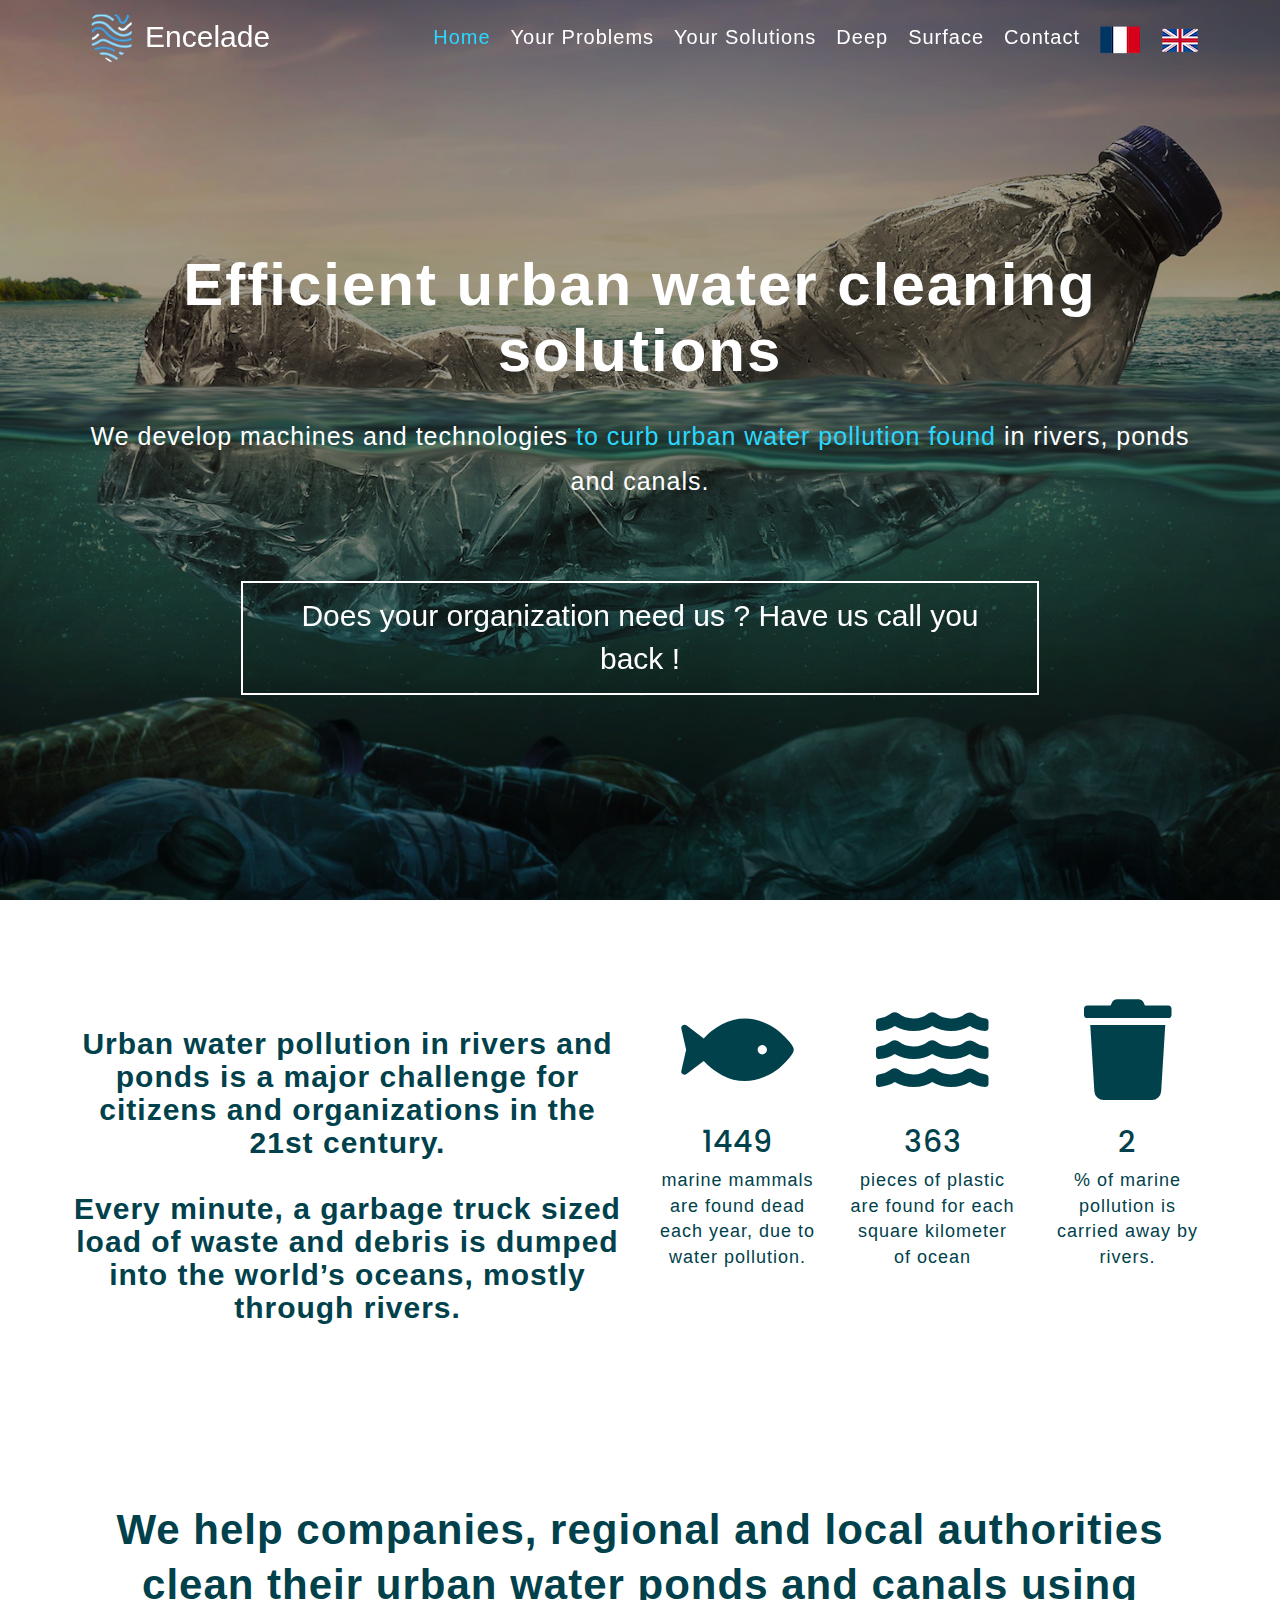
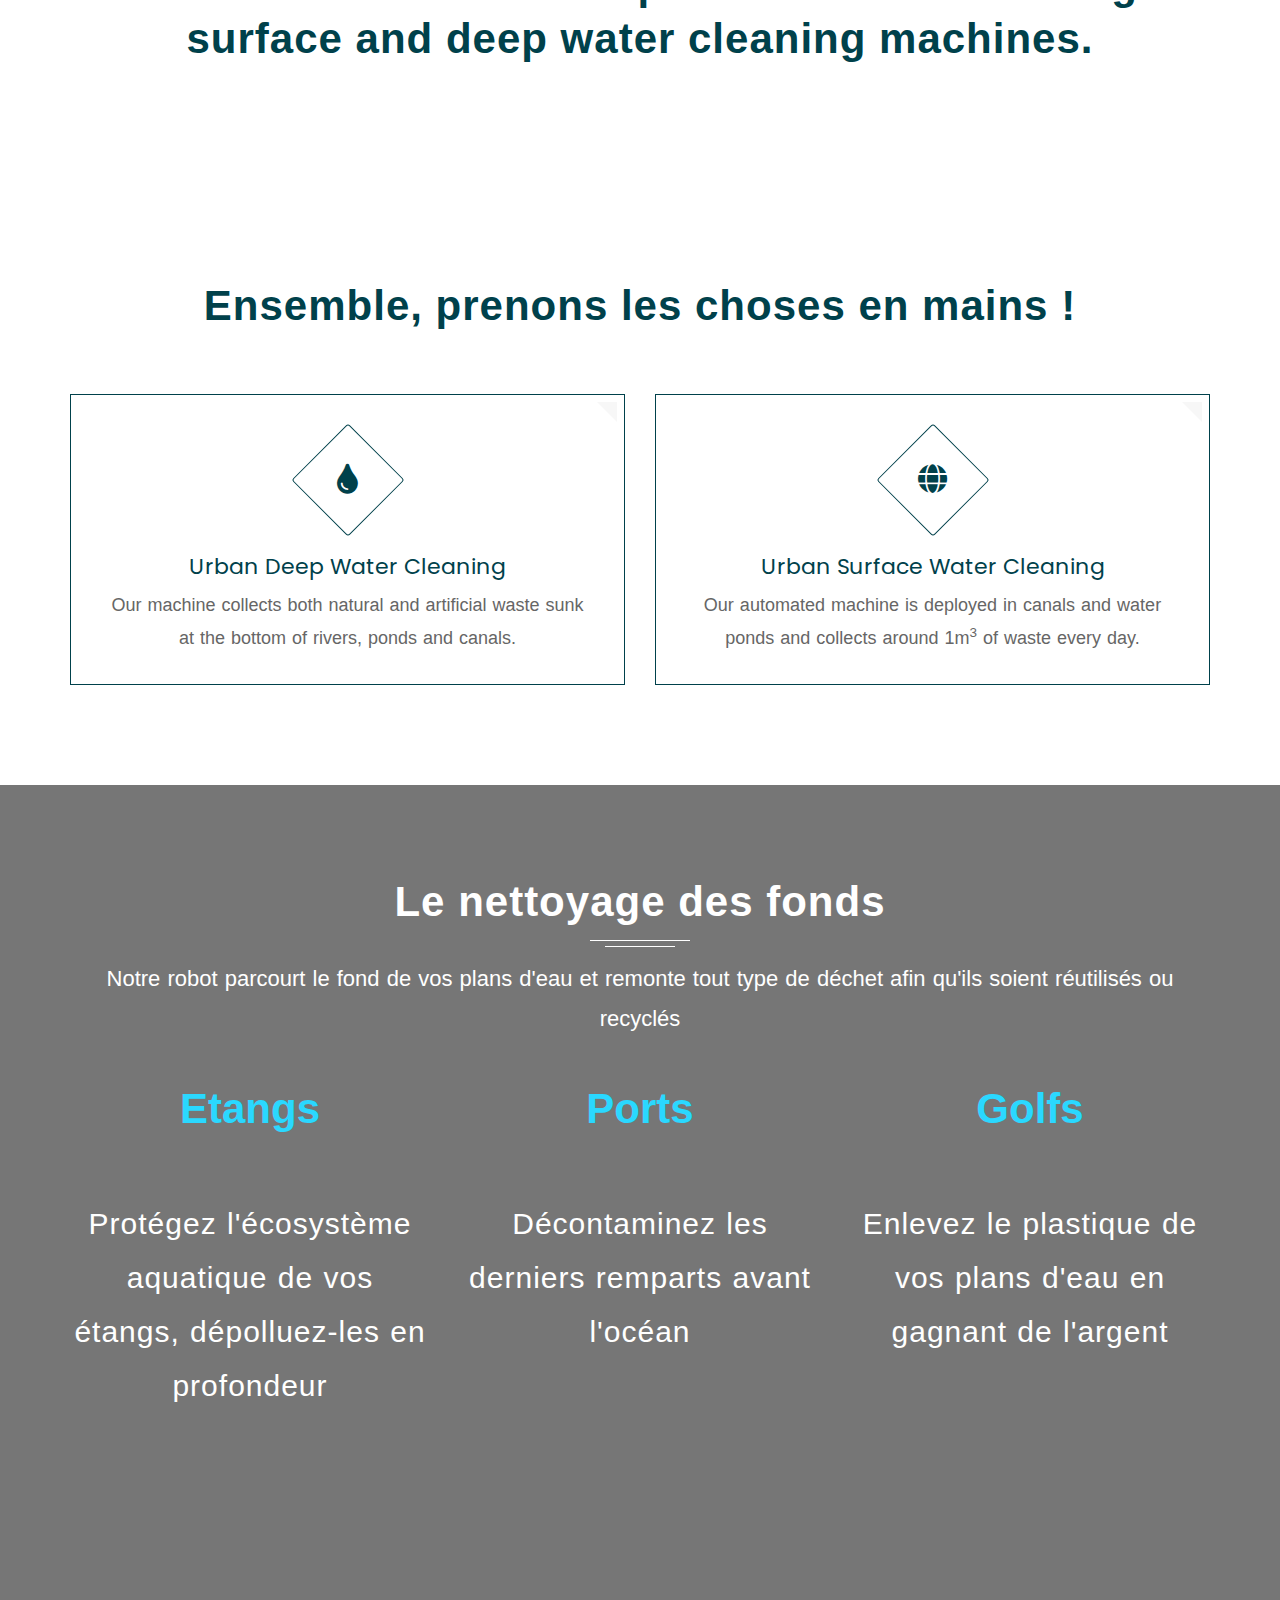
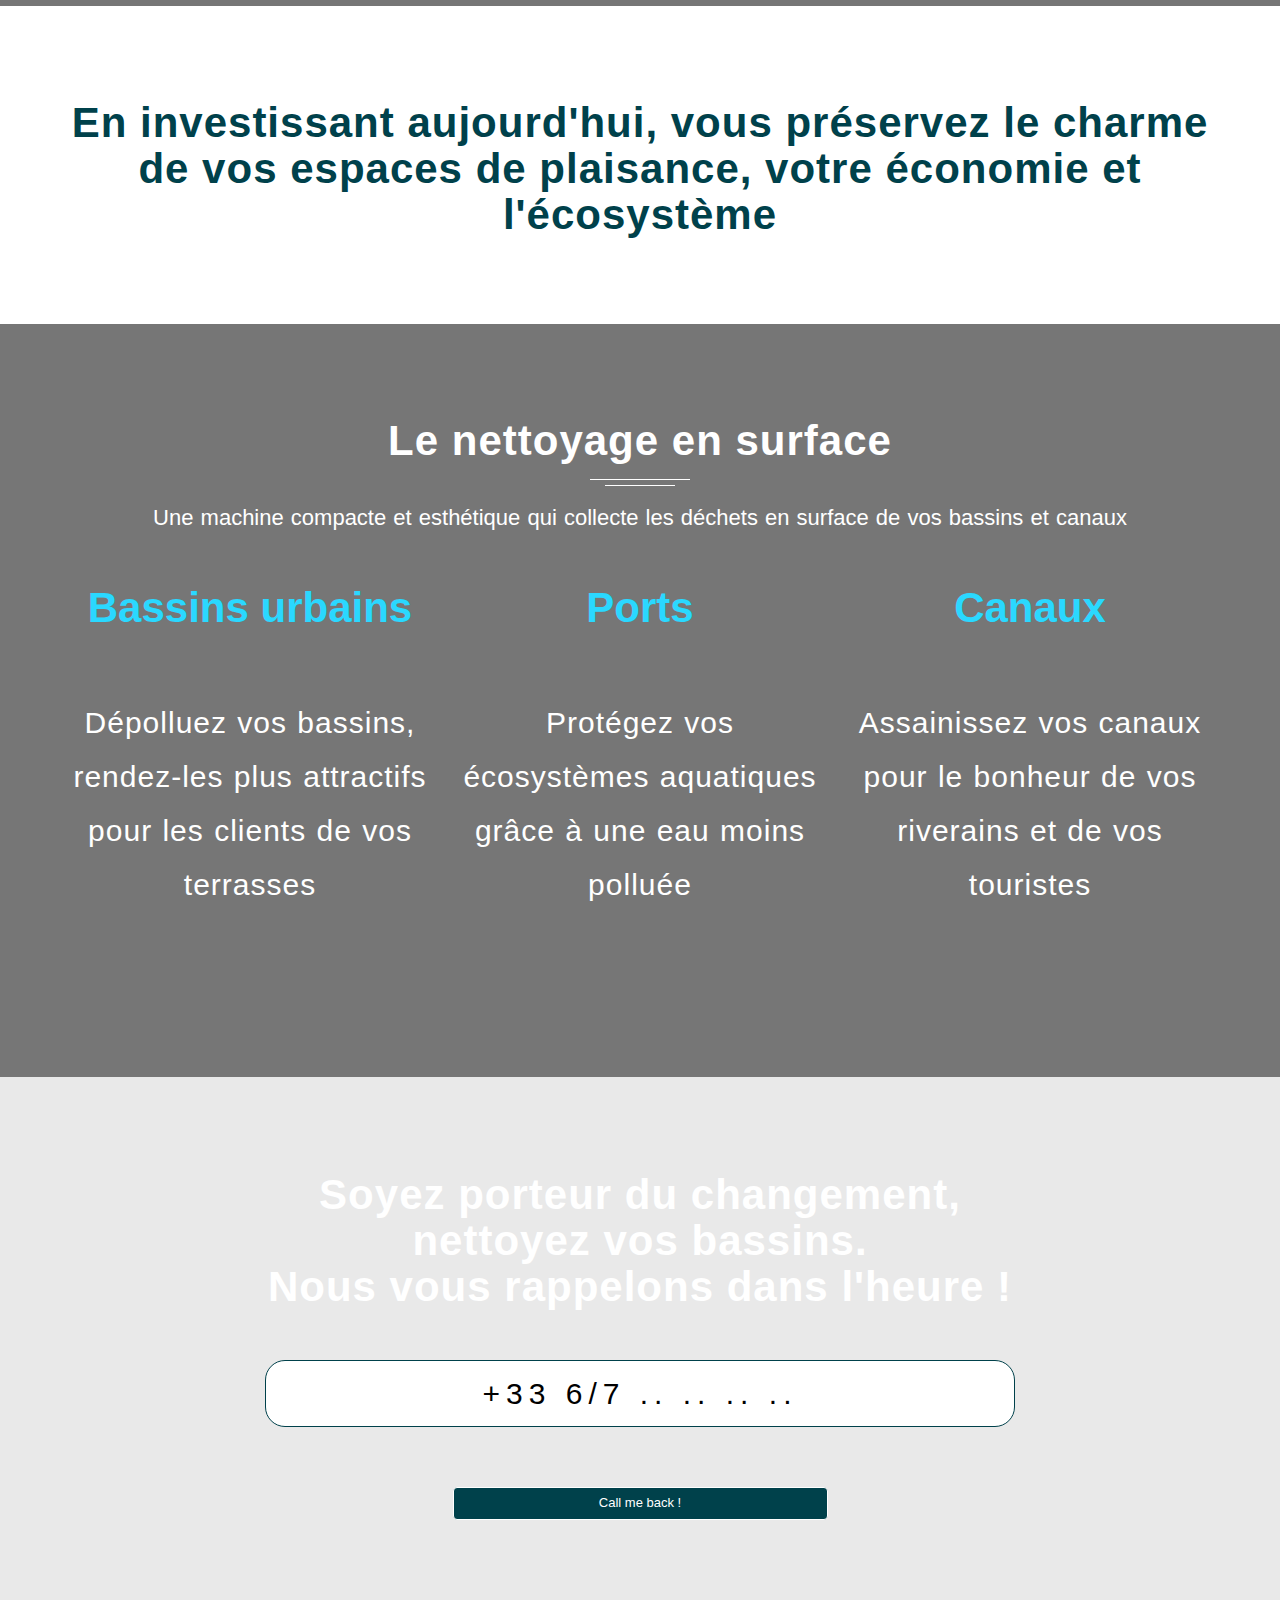
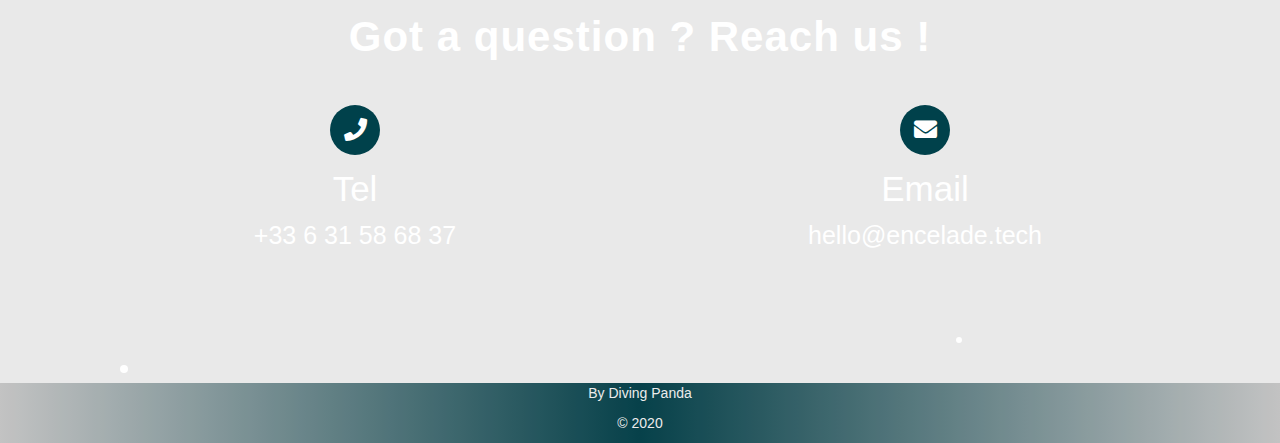
==== commit 430291c6: "refacto" ====
--- a/home-english.html
+++ b/home-english.html
@@ -1,8 +1,37 @@
 <!doctype html>
 <html lang="en">
     <head>
+        <!-- Google Tag Manager -->
+        <script>(function(w,d,s,l,i){w[l]=w[l]||[];w[l].push({'gtm.start':
+                new Date().getTime(),event:'gtm.js'});var f=d.getElementsByTagName(s)[0],
+            j=d.createElement(s),dl=l!='dataLayer'?'&l='+l:'';j.async=true;j.src=
+            'https://www.googletagmanager.com/gtm.js?id='+i+dl;f.parentNode.insertBefore(j,f);
+        })(window,document,'script','dataLayer','GTM-PF7XZ9Z');</script>
+        <!-- End Google Tag Manager -->
+        <!-- Global site tag (gtag.js) - Google Analytics -->
+        <script async src="https://www.googletagmanager.com/gtag/js?id=UA-156173863-1"></script>
+        <script>
+            window.dataLayer = window.dataLayer || [];
+            function gtag(){dataLayer.push(arguments);}
+            gtag('js', new Date());
+
+            gtag('config', 'UA-156173863-1');
+        </script>
+        <!--Start of Tawk.to Script-->
+        <script type="text/javascript">
+            var Tawk_API=Tawk_API||{}, Tawk_LoadStart=new Date();
+            (function(){
+                var s1=document.createElement("script"),s0=document.getElementsByTagName("script")[0];
+                s1.async=true;
+                s1.src='https://embed.tawk.to/5e2733d8daaca76c6fcf2a57/default';
+                s1.charset='UTF-8';
+                s1.setAttribute('crossorigin','*');
+                s0.parentNode.insertBefore(s1,s0);
+            })();
+        </script>
+        <!--End of Tawk.to Script-->
         <!-- ========== PAGE TITLE ========== -->
-        <title>Slak-Creative Agency Template</title>
+        <title>Encelade Corp</title>
         <!-- ========== META TAGS ========== -->
         <meta name="description" content="coming soon template based on HTML5">
         <meta name="keywords" content="coming soon, under construction, countdown">
@@ -11,6 +40,7 @@
         <meta http-equiv="X-UA-Compatible" content="IE=edge">
         <meta name="viewport" content="width=device-width, initial-scale=1">
         <!-- ========== CSS ========== -->
+        <link rel="shortcut icon" href="img/favicon.png">
         <link rel="stylesheet" href="css/animate.css">
         <link rel="stylesheet" href="css/site.css">
         <link rel="stylesheet" href="css/bootstrap.min.css">
@@ -30,16 +60,20 @@
 
     </head><!-- end head -->
     <body>
+    <!-- Google Tag Manager (noscript) -->
+    <noscript><iframe src="https://www.googletagmanager.com/ns.html?id=GTM-PF7XZ9Z"
+                      height="0" width="0" style="display:none;visibility:hidden"></iframe></noscript>
+    <!-- End Google Tag Manager (noscript) -->
         <div class="se-pre-con"></div><!-- ========== PRELOADER ========== -->
         <!-- ========== MENUBAR ========== -->
-        <div class="menubar">
+        <div id="onepage" class="menubar">
             <div class="menubar-content">
                 <nav class="navbar navbar-default navbar-default-home navbar-default-home1 navbar-fixed-top">
                     <div class="container">
                         <div class="row">
                             <div class="col-lg-2 col-md-2 col-sm-2">
                                 <div class="site-title site-title-home">
-                                    <a href="home-english.html"><img src="img/logo3.png" alt="">
+                                    <a id="logo encelade onepage" href="index.html"><img src="img/logo3.png" alt="">
                                         <h3>Encelade</h3></a>
                                 </div><!-- end site-title -->
                             </div><!-- end col-md-4 -->
@@ -55,31 +89,31 @@
                                 <div class="collapse navbar-collapse" id="bs-example-navbar-collapse-1">
                                     <ul class="nav navbar-nav navbar-nav1">
                                         <li>
-                                            <a href="#home" class="active">Home</a>
+                                            <a id="menu accueil onepage english" href="#home" class="active">Home</a>
                                         </li>
                                         <li>
-                                            <a href="#counter">Counter</a>
+                                            <a id="menu vos problemes onepage english" href="#counter">Your Problems</a>
                                         </li>
                                         <li>
-                                            <a href="#team">Team</a>
+                                            <a id="menu vos solutions onepage english" href="#service">Your Solutions</a>
                                         </li>
                                         <li>
-                                            <a href="#service">Services</a>
+                                            <a id="menu fond onepage english" href="#fond">Deep</a>
                                         </li>
                                         <li>
-                                            <a href="#sponsor">Sponsor</a>
+                                            <a id="menu surface onepage english" href="#surface">Surface</a>
+                                        </li>
+                                        <!--<li>
+                                            <a href="#testimonial">Témoignages</a>
+                                        </li>-->
+                                        <li>
+                                            <a id="menu contact onepage english" href="#contact">Contact</a>
                                         </li>
                                         <li>
-                                            <a href="#blog">Blog</a>
+                                            <a id="menu french onepage" href="index.html#home"><img src="img/flag-french.png" alt=""></a>
                                         </li>
                                         <li>
-                                            <a href="#contact">Contact</a>
-                                        </li>
-                                        <li>
-                                            <a href="index.html"><img src="img/flag-french.png" alt=""></a>
-                                        </li>
-                                        <li>
-                                            <a href="#home"><img src="img/flag-english.png" alt=""></a>
+                                            <a href="home-english.html"><img src="img/flag-english.png" alt=""></a>
                                         </li>
                                     </ul><!-- end nav -->
                                 </div><!-- end collapse navbar-collapse -->
@@ -98,12 +132,16 @@
                             <div class="row home-row">
                                 <div class="col-lg-12 col-md-12 col-sm-12">
                                     <div class="hometext text-center">
-
-                                        <h3>Encelade </h3>
+                                        <h3>Efficient urban water cleaning solutions</h3>
+
+                                        <p>We develop machines and technologies <span>to curb urban water pollution found </span> in rivers, ponds and canals.</p>
+                                        <!--<p>En provenant des fleuves et rivières, <span>100 déchets</span> finissent dans les mers et océans chaque seconde !</p>-->
                                         <!--<a href="#contact.html" class="hvr-bounce-to-right">Know more</a>-->
                                     </div><!-- end bubbles  -->
                                 </div><!-- end col-md-8 -->
                             </div><!-- end row  -->
+                            <a id="header action onepage english" href="#contact" class="hvr-bounce-to-right leftbutt ">Does your organization need us ? Have us call you back !
+                            </a>
                         </div><!-- end container -->
                     </div><!-- end table-cell -->
                 </div><!-- end home-content-main  -->
@@ -148,72 +186,78 @@
                     </div>&lt;!&ndash; end container  &ndash;&gt;
                 </div>&lt;!&ndash; end contactlink  &ndash;&gt;-->
                 <div class="about-content">
-                    <div class="me-grid">
+                    <div class="work-counter text-center ">
+                        <div id="counter">
+                            <div class="container">
+                                <div class="row">
+                                    <div class="col-lg-6 col-md-6 col-sm-12">
+                                        <div class="main-title text-left extramar">
+                                            <!--<img src="img/logo3.png" alt="">-->
+                                            <h4>Urban water pollution in rivers and ponds is a major challenge for citizens and organizations in the 21st century.
+                                                </br></br>
+                                                Every minute, a garbage truck sized load of waste and debris is dumped into the world’s oceans, mostly through rivers.
+                                            </h4>
+                                        </div><!-- end work-title  -->
+                                    </div><!-- end col-md-3  -->
+                                    <div class="col-lg-2 col-md-2 col-sm-12">
+                                        <div class="work-statistics text-left">
+                                            <i class="fa fa-fish stat-icon" aria-hidden="true"></i>
+                                            <h3 class="Count">100000 </h3>
+                                            <p>marine mammals are found dead each year, due to water pollution.  </p>
+                                        </div><!-- end work-statistics  -->
+                                    </div><!-- end col-md-3  -->
+                                    <div class="col-lg-2 col-md-2 col-sm-12">
+                                        <div class="work-statistics text-left">
+                                            <i class="fa fa-water stat-icon" aria-hidden="true"></i>
+                                            <h3 class="Count">25000</h3>
+                                            <p>pieces of plastic are found for each square kilometer of ocean</p>
+                                        </div><!-- end work-statistics  -->
+                                    </div><!-- end col-md-3  -->
+                                    <div class="col-lg-2 col-md-2 col-sm-12">
+                                        <div class="work-statistics text-left">
+                                            <i class="fa fa-trash stat-icon" aria-hidden="true"></i>
+                                            <h3 class="Count">80</h3>
+                                            <p>% of marine pollution is carried away by rivers.</p>
+                                        </div><!-- end work-statistics  -->
+                                    </div><!-- end col-md-3  -->
+                                </div><!-- end row  -->
+                            </div><!-- end container-fluid  -->
+                        </div><!-- end counter  -->
+                    </div><!-- end work-counter  -->
+                    <div id="probleme-onepage-english" class="me-grid">
                         <div class="container">
                             <div class="row">
                                 <div class="col-lg-12 col-md-12">
                                     <div class="main-title text-center">
-                                        <img src="img/logo3.png" alt="">
-                                        <h3>Encelade</h3>
+
+
+                                        <!--<h3>Nos premières machines qui collectent les déchets en zone urbaine de vos bassins, canaux et ports </h3>-->
+                                        <h3> We help companies, regional and local authorities clean their urban water ponds and canals using surface and deep water cleaning machines. </h3>
                                         <div class="underline1"></div>
                                         <div class="underline2"></div>
                                         <!--<p>Lorem ipsum dolor sit amet consectetur adipisicing elitsed eiusmod tempor enim minim veniam.</p>-->
                                     </div><!-- end work-title  -->
                                 </div><!-- end col-md-12  -->
                             </div><!-- end row  -->
-                            <div class="row main-row">
+                            <!--<div class="row main-row">
                                 <div class="col-lg-6 col-md-6 col-sm-6 col-xs-12 border-right">
                                     <div class="about-title-left">
-                                        <h1> Des fonds marins et plans d'eau <span>pollués</span> - Production de plastique <span>consamatrice d'énergie</span> - des solutions de nettoyage <span>inadéquates</span> </h1>
+                                        <a href="#service" class="hvr-bounce-to-right leftbutt">Découvrez nos systèmes</a>
+                                        &lt;!&ndash;<h1> Des fonds marins et plans d'eau <span>pollués</span> - Production de plastique
+                                            <span>consomatrice d'énergie</span> - des solutions de nettoyage <span>inadéquates</span> </h1>&ndash;&gt;
                                     </div>
                                 </div>
                                 <div class="col-lg-6 col-md-6 col-sm-6 col-xs-12">
                                     <div class="about-title main-title1">
                                         <h3>Depuis 2016 nous mettons nos connaissances en robotique au service de la planète.</h3> </br>
-                                        <!--<p class="text-2">Le  </p>-->
-                                        <a href="#service" class="hvr-bounce-to-right leftbutt">Découvrez nos systèmes</a>
-                                    </div><!-- end about-details  -->
-                                </div><!-- end col-md-8  -->
-                            </div><!-- end row  -->
+                                        &lt;!&ndash;<p class="text-2">Le  </p>&ndash;&gt;
+                                        &lt;!&ndash;<a href="#service" class="hvr-bounce-to-right leftbutt">Découvrez nos systèmes</a>&ndash;&gt;
+                                    </div>&lt;!&ndash; end about-details  &ndash;&gt;
+                                </div>&lt;!&ndash; end col-md-8  &ndash;&gt;
+                            </div>--><!-- end row  -->
                         </div><!-- end container  -->
                     </div><!-- end me-grid  -->
-                    <div class="work-counter text-center">
-                        <div id="counter">
-                            <div class="container">
-                                <div class="row">
-                                    <div class="col-lg-6 col-md-6 col-sm-12">
-                                        <div class="main-title white-title text-left extramar">
-                                            <h3>Some Figures</h3>
-                                            <div class="underline1 no-margin"></div>
-                                            <div class="underline2 no-margin"></div>
-                                            <!--<p>Lorem ipsum dolor sit amet, consectetur adipisicing elit, sed do eiusmod tempor incididunt ut labore et dolore magna aliqua. Ut enim ad minim veniam, quis nostrud exercitation ullamco laboris. </p>-->
-                                        </div><!-- end work-title  -->
-                                    </div><!-- end col-md-3  -->
-                                    <div class="col-lg-2 col-md-2 col-sm-4">
-                                        <div class="work-statistics text-left">
-                                            <i class="fa fa-trophy stat-icon" aria-hidden="true"></i>
-                                            <h3 class="Count">300 </h3>
-                                            <p>Kg de plastique remontés</p>
-                                        </div><!-- end work-statistics  -->
-                                    </div><!-- end col-md-3  -->
-                                    <div class="col-lg-2 col-md-2 col-sm-4">
-                                        <div class="work-statistics text-left">
-                                            <i class="fa fa-tint stat-icon" aria-hidden="true"></i>
-                                            <h3 class="Count">8</h3>
-                                            <p>Etangs dépolués en profondeur </p>
-                                        </div><!-- end work-statistics  -->
-                                    </div><!-- end col-md-3  -->
-                                    <div class="col-lg-2 col-md-2 col-sm-4">
-                                        <div class="work-statistics text-left">
-                                            <i class="fa fa-trash stat-icon" aria-hidden="true"></i>
-                                            <h3 class="Count">12</h3>
-                                            <p>Bassins urbains nettoyés en surface</p>
-                                        </div><!-- end work-statistics  -->
-                                    </div><!-- end col-md-3  -->
-                                </div><!-- end row  -->
-                            </div><!-- end container-fluid  -->
-                        </div><!-- end counter  -->
-                    </div><!-- end work-counter  -->
+
                 </div><!-- end about-content  -->
             </div><!-- end about  -->
 
@@ -292,24 +336,24 @@
 
                 <!--</div>&lt;!&ndash; end work-content  &ndash;&gt;
             </div>&lt;!&ndash; end work  &ndash;&gt;-->
-            <div id="team">
+            <!--<div id="team">
                 <div class="team-content-grid">
                     <div id="process-grid">
                         <div class="container">
                             <div class="row">
                                 <div class="col-lg-12 col-md-12">
                                     <div class="main-title white-title text-center">
-                                        <h3>Our Team</h3>
+                                        <h3>Notre Equipe</h3>
                                         <div class="underline1"></div>
                                         <div class="underline2"></div>
                                         <p>Des ingénieurs au service de notre planète !</p>
-                                    </div><!-- end team-title  -->
-                                </div><!-- end col-md-12  -->
-                            </div><!-- end row  -->
-                        </div><!-- end container  -->
+                                    </div>&lt;!&ndash; end team-title  &ndash;&gt;
+                                </div>&lt;!&ndash; end col-md-12  &ndash;&gt;
+                            </div>&lt;!&ndash; end row  &ndash;&gt;
+                        </div>&lt;!&ndash; end container  &ndash;&gt;
                         <div class="container">
                             <div class="row main-row">
-                                <!--<div class="col-lg-3 col-md-3 col-sm-6">
+                                &lt;!&ndash;<div class="col-lg-3 col-md-3 col-sm-6">
                                     <div class="our-team">
                                         <img src="img/team1.jpg" alt="">
                                         <div class="team-content">
@@ -323,7 +367,7 @@
                                             </ul>
                                         </div>&lt;!&ndash; end team-content  &ndash;&gt;
                                     </div>&lt;!&ndash; end our-team  &ndash;&gt;
-                                </div>&lt;!&ndash; end col-md-3  &ndash;&gt;-->
+                                </div>&lt;!&ndash; end col-md-3  &ndash;&gt;&ndash;&gt;
                                 <div class="col-lg-3 col-md-3 col-sm-6">
                                     <div class="our-team">
                                         <img src="img/team2.jpg" alt="">
@@ -334,9 +378,9 @@
                                                 <li><a href="#" class="fa fa-linkedin"></a></li>
 
                                             </ul>
-                                        </div><!-- end team-content  -->
-                                    </div><!-- end our-team  -->
-                                </div><!-- end col-md-3  -->
+                                        </div>&lt;!&ndash; end team-content  &ndash;&gt;
+                                    </div>&lt;!&ndash; end our-team  &ndash;&gt;
+                                </div>&lt;!&ndash; end col-md-3  &ndash;&gt;
                                 <div class="col-lg-3 col-md-3 col-sm-6">
                                     <div class="our-team">
                                         <img src="img/team3.jpg" alt="">
@@ -347,9 +391,9 @@
                                                 <li><a href="#" class="fa fa-linkedin"></a></li>
 
                                             </ul>
-                                        </div><!-- end team-content  -->
-                                    </div><!-- end our-team  -->
-                                </div><!-- end col-md-3  -->
+                                        </div>&lt;!&ndash; end team-content  &ndash;&gt;
+                                    </div>&lt;!&ndash; end our-team  &ndash;&gt;
+                                </div>&lt;!&ndash; end col-md-3  &ndash;&gt;
                                 <div class="col-lg-3 col-md-3 col-sm-6">
                                     <div class="our-team">
                                         <img src="img/team4.jpg" alt="">
@@ -360,14 +404,14 @@
                                                 <li><a href="#" class="fa fa-linkedin"></a></li>
 
                                             </ul>
-                                        </div><!-- end team-content  -->
-                                    </div><!-- end our-team  -->
-                                </div><!-- end col-md-3  -->
-                            </div><!-- end row  -->
-                        </div><!-- end container  -->
-                    </div><!-- end process-grid  -->
-                </div><!-- end team-content  -->
-            </div><!-- end team  -->
+                                        </div>&lt;!&ndash; end team-content  &ndash;&gt;
+                                    </div>&lt;!&ndash; end our-team  &ndash;&gt;
+                                </div>&lt;!&ndash; end col-md-3  &ndash;&gt;
+                            </div>&lt;!&ndash; end row  &ndash;&gt;
+                        </div>&lt;!&ndash; end container  &ndash;&gt;
+                    </div>&lt;!&ndash; end process-grid  &ndash;&gt;
+                </div>&lt;!&ndash; end team-content  &ndash;&gt;
+            </div>--><!-- end team  -->
             <!-- ============================================== SERVICE ===================================================== -->
 
             <div id="service">
@@ -377,43 +421,43 @@
                             <div class="row">
                                 <div class="col-lg-12 col-md-12">
                                     <div class="main-title text-center">
-                                        <h3>Our services</h3>
-                                        <div class="underline1"></div>
-                                        <div class="underline2"></div>
-                                        <p>Encelade développe 3 services afin de dépoluer les plans d'eau des parcours de golf, les bassins urbains et une solution de distribution de balles de golf seconde vie</p>
+                                        <h3>Ensemble, prenons les choses en mains ! </h3>
+
+
                                     </div><!-- end work-title  -->
                                 </div><!-- end col-md-12  -->
                             </div><!-- end row  -->
-                            <div class="row main-row">
-                                <div class="col-lg-4 col-md-4 col-sm-6">
+                            <div id="solution-onepage-english" class="row main-row">
+                                <div class="col-lg-6 col-md-6 col-sm-12">
                                     <div class="serviceBox">
                                         <div class="service-icon"><i class="fa fa-tint"></i></div>
-                                        <h3 class="title">Roover profondeur</h3>
+                                        <h3 class="title">Urban deep water cleaning</h3>
                                         <p class="description">
-                                            Le véritable Barakuda des plans d'eau. Il aspire les déchets plastiques et polymères déposés au fond.
+                                            Our machine collects both natural and artificial waste sunk at the bottom of rivers, ponds and canals.
                                         </p>
                                     </div><!-- end serviceBox  -->
-                                    <a href="profondeur-english.html" class="hvr-bounce-to-right leftbutt">Jetez-vous à l'eau</a>
+                                    <!--<a href="#fond" class="hvr-bounce-to-right leftbutt">En savoir plus</a>-->
                                 </div><!-- end col-md-3  -->
-                                <div class="col-lg-4 col-md-4 col-sm-6">
+                                <!--<div class="col-lg-4 col-md-4 col-sm-6">
                                     <div class="serviceBox">
                                         <div class="service-icon"><i class="fa fa-shopping-bag"></i></div>
                                         <h3 class="title">Seconde Vie</h3>
                                         <p class="description">
                                             Encelade nettoye les balles de golf ramassées et les revend jusqu'à 10 fois moins chère.
                                         </p>
-                                    </div><!-- end serviceBox  -->
+                                    </div>&lt;!&ndash; end serviceBox  &ndash;&gt;
                                     <a href="#service" class="hvr-bounce-to-right leftbutt">Payez moins cher</a>
-                                </div><!-- end col-md-3  -->
-                                <div class="col-lg-4 col-md-4 col-sm-6">
+                                </div>--><!-- end col-md-3  -->
+                                <div class="col-lg-6 col-md-6 col-sm-12">
                                     <div class="serviceBox">
                                         <div class="service-icon"><i class="fa fa-globe"></i></div>
-                                        <h3 class="title">Roover Surface</h3>
+                                        <h3 class="title">Urban surface water cleaning </h3>
                                         <p class="description">
-                                            Roover Surface est le skimmer des bassins urbains qui collecte 1 M^3 de déchet par jour.
+                                            Our automated machine is deployed in canals and water ponds and collects around 1m<sup>3</sup> of waste every day.
+
                                         </p>
                                     </div><!-- end serviceBox  -->
-                                    <a href="surface-english.html" class="hvr-bounce-to-right leftbutt">Faites la planche</a>
+                                   <!-- <a href="#surface" class="hvr-bounce-to-right leftbutt">En savoir plus</a>-->
                                 </div><!-- end col-md-3  -->
                             </div><!-- end row  -->
                         </div><!-- end container  -->
@@ -422,52 +466,108 @@
             </div><!-- end service  -->
 
             <!-- ============================================== TEAM ================= -->
-            <div class="skill-main">
-                <div class="container">
+            <div class="skill-main-profondeur" id="fond">
+                <div id="fond-onepage-english" class="container">
                     <div class="row">
                         <div class="col-lg-12 col-md-12">
                             <div class="main-title white-title text-center">
-                                <h3>Our Skills</h3>
+                                <h3>Le nettoyage des fonds</h3>
                                 <div class="underline1"></div>
                                 <div class="underline2"></div>
-                                <!--<p>Lorem ipsum dolor sit amet consectetur adipisicing elitsed eiusmod tempor enim minim veniam.</p>-->
+                                <p>Notre robot parcourt le fond de vos plans d'eau et remonte
+                                    tout type de déchet afin qu'ils soient réutilisés ou recyclés</p>
                             </div><!-- end work-title  -->
                         </div><!-- end col-md-12  -->
                     </div><!-- end row  -->
                     <div class="row main-row">
-                        <div class="col-lg-6 col-md-6 col-sm-6 col-xs-12">
-                            <div class="image-frame">
-                                <div class="img">
-                                    <span></span>
-                                    <span></span>
-                                    <span></span>
-                                    <span></span>
-                                    <img src="img/about-image.png" alt="" class="about-img">
-                                </div><!-- end img  -->
-                            </div><!-- end image-frame  -->
-                        </div><!-- end col-md-4  -->
-                        <div class="col-lg-6 col-md-6 col-sm-6 col-xs-12">
-                            <div class="skill-taxt-details">
-
-                                <p>Nos machines de surface sont équipées de <span>paneaux solaires</span> et programmées à distance.  </p></br>
-                                <p>Notre robot de fond utilise du <span>bioétanol</span> et filtre les fines particules. </p></br>
-                                <p>Les balles de golfs revendues sont entièrement packagées dans du <span>carton recyclable.</span> </p></br>
+                        <div class="col-lg-4 col-md-4 col-sm-4 col-xs-12">
+                            <div class="about-title main-title1">
+                                <h3>
+                                    Etangs
+                                </h3>
+                                <p class="text-2">Protégez l'écosystème aquatique de vos étangs, dépolluez-les en profondeur </p>
+
                             </div><!-- end about-details  -->
-                            <!--<div class="skillblock-details">
-                                <div class="skill-details">
-                                    <div class="content">
-                                        <div class="col">
-                                            <ul id="skill-main">
-                                                <li><div class="expand Web"><h3>Web Design<span>85%</span></h3></div></li>
-                                                <li><div class="expand Graphics"><h3>Graphics Design<span>90%</span></h3></div></li>
-                                                <li><div class="expand Developing"><h3>Web Developing<span>82%</span></h3></div></li>
-                                                <li><div class="expand Photoshop"><h3>Photoshop<span>89%</span></h3></div></li>
-                                                <li><div class="expand Photography"><h3>Photography<span>95%</span></h3></div></li>
-                                            </ul>
-                                        </div>&lt;!&ndash; end col  &ndash;&gt;
-                                    </div>&lt;!&ndash; end content  &ndash;&gt;
-                                </div>&lt;!&ndash; end skill-details  &ndash;&gt;
-                            </div>&lt;!&ndash; end about-details  &ndash;&gt;-->
+                        </div><!-- end col-md-8  -->
+                        <div class="col-lg-4 col-md-4 col-sm-4 col-xs-12">
+                            <div class="about-title main-title1">
+                                <h3>
+                                    Ports
+                                </h3>
+                                <p class="text-2"> Décontaminez les derniers remparts avant l'océan   </p>
+
+                            </div><!-- end about-details  -->
+                        </div><!-- end col-md-8  -->
+                        <div class="col-lg-4 col-md-4 col-sm-4 col-xs-12">
+                            <div class="about-title main-title1">
+                                <h3>
+                                    Golfs
+                                </h3>
+                                <p class="text-2">Enlevez le plastique de vos plans d'eau en gagnant de l'argent </p>
+
+                            </div><!-- end about-details  -->
+                        </div><!-- end col-md-8  -->
+                    </div><!-- end row  -->
+                </div><!-- end container  -->
+            </div><!-- end skill-main  -->
+
+
+            <div>
+                <div class="service-content">
+                    <div class="service-grid text-left">
+                        <div class="container">
+                            <div class="row">
+                                <div class="col-lg-12 col-md-12">
+                                    <div class="main-title text-center">
+                                        <h3>En investissant aujourd'hui, vous préservez le charme de vos espaces de plaisance, votre économie et l'écosystème</h3>
+                                    </div><!-- end work-title  -->
+                                </div><!-- end col-md-12  -->
+                            </div><!-- end row  -->
+
+                        </div><!-- end container  -->
+                    </div><!-- end service-grid  -->
+                </div><!-- end service-content  -->
+            </div><!-- end service  -->
+
+            <div class="skill-main-surface" id="surface">
+                <div id="surface-onepage-english" class="container">
+                    <div class="row">
+                        <div class="col-lg-12 col-md-12">
+                            <div class="main-title white-title text-center">
+                                <h3>Le nettoyage en surface</h3>
+                                <div class="underline1"></div>
+                                <div class="underline2"></div>
+                                <p>Une machine compacte et esthétique qui collecte les déchets en surface de vos bassins et canaux</p>
+                            </div><!-- end work-title  -->
+                        </div><!-- end col-md-12  -->
+                    </div><!-- end row  -->
+                    <div class="row main-row">
+                        <div class="col-lg-4 col-md-4 col-sm-4 col-xs-12">
+                            <div class="about-title main-title1">
+                                <h3>
+                                    Bassins urbains
+                                </h3>
+                                <p class="text-2">Dépolluez vos bassins, rendez-les plus attractifs pour les clients de vos terrasses </p>
+
+                            </div><!-- end about-details  -->
+                        </div><!-- end col-md-8  -->
+                        <div class="col-lg-4 col-md-4 col-sm-4 col-xs-12">
+                            <div class="about-title main-title1">
+                                <h3>
+                                    Ports
+                                </h3>
+                                <p class="text-2"> Protégez vos écosystèmes aquatiques grâce à une eau moins polluée   </p>
+
+                            </div><!-- end about-details  -->
+                        </div><!-- end col-md-8  -->
+                        <div class="col-lg-4 col-md-4 col-sm-4 col-xs-12">
+                            <div class="about-title main-title1">
+                                <h3>
+                                    Canaux
+                                </h3>
+                                <p class="text-2">Assainissez vos canaux pour le bonheur de vos riverains et de vos touristes  </p>
+
+                            </div><!-- end about-details  -->
                         </div><!-- end col-md-8  -->
                     </div><!-- end row  -->
                 </div><!-- end container  -->
@@ -567,85 +667,85 @@
             </div>&lt;!&ndash; end price &ndash;&gt;-->
 
             <!-- ================================ TESTIMONIALS ========================== -->
-            <div class="sponsors-grid text-center" id="sponsor">
+            <!--<div class="sponsors-grid text-center" id="sponsor">
                 <div class="container">
                     <div class="row">
                         <div class="col-lg-12 col-md-12">
                             <div class="main-title white-title text-center">
-                                <h3>Our Sponsor</h3>
+                                <h3>Nos partenaires</h3>
                                 <div class="underline1"></div>
                                 <div class="underline2"></div>
                                 <p>Des grands acteurs nous donnent déjà un coup de pouce et nous font confiance </p>
-                            </div><!-- end price-title  -->
-                        </div><!-- end col-md-12  -->
-                    </div><!-- end row  -->
+                            </div>&lt;!&ndash; end price-title  &ndash;&gt;
+                        </div>&lt;!&ndash; end col-md-12  &ndash;&gt;
+                    </div>&lt;!&ndash; end row  &ndash;&gt;
                     <div class="row main-row text-ceenter">
                         <div class="col-lg-2 col-md-2 col-sm-4 col-xs-4">
                             <div class="sponsors-image">
                                 <a href="#"><img src="img/torcy.png" alt="" class="sponsors-img"></a>
-                            </div><!-- end sponsors-image  -->
-                        </div><!-- end col-md-4 -->
+                            </div>&lt;!&ndash; end sponsors-image  &ndash;&gt;
+                        </div>&lt;!&ndash; end col-md-4 &ndash;&gt;
                         <div class="col-lg-2 col-md-2 col-sm-4 col-xs-4">
                             <div class="sponsors-image">
                                 <a href="#"><img src="img/paris19.png" alt="" class="sponsors-img"></a>
-                            </div><!-- end sponsors-image  -->
-                        </div><!-- end col-md-4 -->
+                            </div>&lt;!&ndash; end sponsors-image  &ndash;&gt;
+                        </div>&lt;!&ndash; end col-md-4 &ndash;&gt;
                         <div class="col-lg-2 col-md-2 col-sm-4 col-xs-4">
                             <div class="sponsors-image">
                                 <a href="#"><img src="img/RE.png" alt="" class="sponsors-img"></a>
-                            </div><!-- end sponsors-image  -->
-                        </div><!-- end col-md-4 -->
+                            </div>&lt;!&ndash; end sponsors-image  &ndash;&gt;
+                        </div>&lt;!&ndash; end col-md-4 &ndash;&gt;
                         <div class="col-lg-2 col-md-2 col-sm-4 col-xs-4">
                             <div class="sponsors-image">
                                 <a href="#"><img src="img/golfenstock.png" alt="" class="sponsors-img"></a>
-                            </div><!-- end sponsors-image  -->
-                        </div><!-- end col-md-4 -->
+                            </div>&lt;!&ndash; end sponsors-image  &ndash;&gt;
+                        </div>&lt;!&ndash; end col-md-4 &ndash;&gt;
                         <div class="col-lg-2 col-md-2 col-sm-4 col-xs-4">
                             <div class="sponsors-image">
                                 <a href="#"><img src="img/canaux.png" alt="" class="sponsors-img"></a>
-                            </div><!-- end sponsors-image  -->
-                        </div><!-- end col-md-4 -->
+                            </div>&lt;!&ndash; end sponsors-image  &ndash;&gt;
+                        </div>&lt;!&ndash; end col-md-4 &ndash;&gt;
                         <div class="col-lg-2 col-md-2 col-sm-4 col-xs-4">
                             <div class="sponsors-image">
                                 <a href="#"><img src="img/esme.png" alt="" class="sponsors-img"></a>
-                            </div><!-- end sponsors-image  -->
-                        </div><!-- end col-md-4 -->
-                    </div><!-- end row -->
+                            </div>&lt;!&ndash; end sponsors-image  &ndash;&gt;
+                        </div>&lt;!&ndash; end col-md-4 &ndash;&gt;
+                    </div>&lt;!&ndash; end row &ndash;&gt;
                     <div class="row main-row text-ceenter">
                         <div class="col-lg-2 col-md-2 col-sm-4 col-xs-4">
                             <div class="sponsors-image">
                                 <a href="#"><img src="img/bussy.png" alt="" class="sponsors-img"></a>
-                            </div><!-- end sponsors-image  -->
-                        </div><!-- end col-md-4 -->
+                            </div>&lt;!&ndash; end sponsors-image  &ndash;&gt;
+                        </div>&lt;!&ndash; end col-md-4 &ndash;&gt;
                         <div class="col-lg-2 col-md-2 col-sm-4 col-xs-4">
                             <div class="sponsors-image">
                                 <a href="#"><img src="img/sudricub.png" alt="" class="sponsors-img"></a>
-                            </div><!-- end sponsors-image  -->
-                        </div><!-- end col-md-4 -->
+                            </div>&lt;!&ndash; end sponsors-image  &ndash;&gt;
+                        </div>&lt;!&ndash; end col-md-4 &ndash;&gt;
                         <div class="col-lg-2 col-md-2 col-sm-4 col-xs-4">
                             <div class="sponsors-image">
                                 <a href="#"><img src="img/ionis.png" alt="" class="sponsors-img"></a>
-                            </div><!-- end sponsors-image  -->
-                        </div><!-- end col-md-4 -->
+                            </div>&lt;!&ndash; end sponsors-image  &ndash;&gt;
+                        </div>&lt;!&ndash; end col-md-4 &ndash;&gt;
                         <div class="col-lg-2 col-md-2 col-sm-4 col-xs-4">
                             <div class="sponsors-image">
                                 <a href="#"><img src="img/crecy.png" alt="" class="sponsors-img"></a>
-                            </div><!-- end sponsors-image  -->
-                        </div><!-- end col-md-4 -->
+                            </div>&lt;!&ndash; end sponsors-image  &ndash;&gt;
+                        </div>&lt;!&ndash; end col-md-4 &ndash;&gt;
                         <div class="col-lg-2 col-md-2 col-sm-4 col-xs-4">
                             <div class="sponsors-image">
                                 <a href="#"><img src="img/forteresse.png" alt="" class="sponsors-img"></a>
-                            </div><!-- end sponsors-image  -->
-                        </div><!-- end col-md-4 -->
+                            </div>&lt;!&ndash; end sponsors-image  &ndash;&gt;
+                        </div>&lt;!&ndash; end col-md-4 &ndash;&gt;
                         <div class="col-lg-2 col-md-2 col-sm-4 col-xs-4">
                             <div class="sponsors-image">
                                 <a href="#"><img src="img/lesigny.png" alt="" class="sponsors-img"></a>
-                            </div><!-- end sponsors-image  -->
-                        </div><!-- end col-md-4 -->
-                    </div><!-- end row -->
-                </div><!-- end container -->
-            </div><!-- end sponsors-grid -->
-            <div id="testimonial">
+                            </div>&lt;!&ndash; end sponsors-image  &ndash;&gt;
+                        </div>&lt;!&ndash; end col-md-4 &ndash;&gt;
+                    </div>&lt;!&ndash; end row &ndash;&gt;
+                </div>&lt;!&ndash; end container &ndash;&gt;
+            </div>--><!-- end sponsors-grid -->
+            <!--<div id="testimonial">
                 <div class="testimonial-content">
                     <div class="testimonial-grid">
 
@@ -655,60 +755,59 @@
                                     <div class="row">
                                         <div class="col-lg-12 col-md-12">
                                             <div class="main-title white-title text-center">
-                                                <h3>Some testimonies</h3>
-                                                <div class="underline1"></div>
-                                                <div class="underline2"></div>
-                                                <!--<p>Lorem ipsum dolor sit amet, consectetur adipisicing elit, sed do eiusmod tempor incididunt ut labore et dolore.</p>-->
-                                            </div><!-- end price-title  -->
-                                        </div><!-- end col-md-12 -->
-                                    </div><!-- end row -->
+                                                <h3>Quelques témoignages</h3>
+
+                                                &lt;!&ndash;<p>Lorem ipsum dolor sit amet, consectetur adipisicing elit, sed do eiusmod tempor incididunt ut labore et dolore.</p>&ndash;&gt;
+                                            </div>&lt;!&ndash; end price-title  &ndash;&gt;
+                                        </div>&lt;!&ndash; end col-md-12 &ndash;&gt;
+                                    </div>&lt;!&ndash; end row &ndash;&gt;
                                     <div class="row main-row">
                                         <div class="col-lg-6 col-lg-offset-3 col-md-10 col-md-offset-1">
                                             <div id="testimonial-slider" class="owl-carousel">
                                                 <div class="testimonial">
                                                     <div class="pic">
                                                         <img src="img/anne.png" alt="">
-                                                    </div><!-- end pic -->
+                                                    </div>&lt;!&ndash; end pic &ndash;&gt;
                                                     <p class="description">
                                                         "Merci pour le coup de pouce ! Encelade m'a relancé dans la course à la mairie qui était complétement perdue"
                                                     </p>
                                                     <h3 class="title">Anne Hidalgo</h3>
                                                     <span class="post">Maire de Paris</span>
-                                                </div><!-- end testimonial -->
+                                                </div>&lt;!&ndash; end testimonial &ndash;&gt;
                                                 <div class="testimonial">
                                                     <div class="pic">
                                                         <img src="img/client2.jpg" alt="">
-                                                    </div><!-- end pic -->
+                                                    </div>&lt;!&ndash; end pic &ndash;&gt;
                                                     <p class="description">
                                                         " Lorem ipsum dolor sit amet, consectetur adipiscing elit. Praesent pharetra lectus quis placerat ultricies. Praesent ipsum turpis, mollis eget accumsan id, iaculis vel ipsum. Sed.  "
                                                     </p>
                                                     <h3 class="title">Kristina</h3>
                                                     <span class="post">Web Designer</span>
-                                                </div><!-- end testimonial -->
+                                                </div>&lt;!&ndash; end testimonial &ndash;&gt;
                                                 <div class="testimonial">
                                                     <div class="pic">
                                                         <img src="img/client3.jpg" alt="">
-                                                    </div><!-- end pic -->
+                                                    </div>&lt;!&ndash; end pic &ndash;&gt;
                                                     <p class="description">
                                                         " Lorem ipsum dolor sit amet, consectetur adipiscing elit. Praesent pharetra lectus quis placerat ultricies. Praesent ipsum turpis, mollis eget accumsan id, iaculis vel ipsum. Sed.  "
                                                     </p>
                                                     <h3 class="title">Mike</h3>
                                                     <span class="post">Web Designer</span>
-                                                </div><!-- end testimonial -->
-                                            </div><!-- end testimonial-slider -->
-                                        </div><!-- end col-md-8  -->
-                                    </div><!-- end row  -->
-                                </div><!-- end container  -->
+                                                </div>&lt;!&ndash; end testimonial &ndash;&gt;
+                                            </div>&lt;!&ndash; end testimonial-slider &ndash;&gt;
+                                        </div>&lt;!&ndash; end col-md-8  &ndash;&gt;
+                                    </div>&lt;!&ndash; end row  &ndash;&gt;
+                                </div>&lt;!&ndash; end container  &ndash;&gt;
                             </section>
-                        </div><!-- end testimonials-details  -->
-
-                    </div><!-- end testimonial-grid  -->
-                </div><!-- end testimonial-content  -->
-            </div><!-- end testimonial  -->
+                        </div>&lt;!&ndash; end testimonials-details  &ndash;&gt;
+
+                    </div>&lt;!&ndash; end testimonial-grid  &ndash;&gt;
+                </div>&lt;!&ndash; end testimonial-content  &ndash;&gt;
+            </div>--><!-- end testimonial  -->
 
             <!-- ================================ BLOG ========================== -->
 
-            <div id="blog">
+            <!--<div id="blog">
                 <div class="blog-content">
                     <div class="blog-grid">
                         <div class="blog-details text-left">
@@ -716,74 +815,74 @@
                                 <div class="row">
                                     <div class="col-lg-12 col-md-12">
                                         <div class="main-title text-center">
-                                            <h3>We speak about us</h3>
+                                            <h3>On parle de nous</h3>
                                             <div class="underline1"></div>
                                             <div class="underline2"></div>
-                                            <!--<p>Lorem ipsum dolor sit amet, consectetur adipisicing elit, sed do eiusmod tempor incididunt ut labore et dolore.</p>-->
-                                        </div><!-- end price-title  -->
-                                    </div><!-- end col-md-12  -->
-                                </div><!-- end row  -->
+                                            &lt;!&ndash;<p>Lorem ipsum dolor sit amet, consectetur adipisicing elit, sed do eiusmod tempor incididunt ut labore et dolore.</p>&ndash;&gt;
+                                        </div>&lt;!&ndash; end price-title  &ndash;&gt;
+                                    </div>&lt;!&ndash; end col-md-12  &ndash;&gt;
+                                </div>&lt;!&ndash; end row  &ndash;&gt;
                                 <div class="row main-row">
                                     <div class="col-lg-4 col-md-4 col-sm-6">
                                         <div class="post-slide">
                                             <div class="post-img">
                                                 <img src="img/parisien.png" alt="">
                                                 <div class="category">Roover Surface</div>
-                                            </div><!-- end post-img  -->
+                                            </div>&lt;!&ndash; end post-img  &ndash;&gt;
                                             <div class="post-review">
                                                 <h3 class="post-title"><a href="#">Des petits nouveaux sur le marché</a></h3>
                                                 <p class="post-description">
                                                     Leur solution dépolue les bassins urbains et c'est très astucieux. Voici...
                                                 </p>
-                                                <!--<div class="post-bar">
+                                                &lt;!&ndash;<div class="post-bar">
                                                     <span><i class="fa fa-user"></i> <a href="#">Williamson</a></span>
                                                     <span class="comments"><i class="fa fa-comments"></i> <a href="#">3 Comments</a></span>
-                                                </div>  -->
-                                            </div><!-- end post-review  -->
-                                        </div><!-- end post-slide  -->
-                                    </div><!-- end col-md-4  -->
+                                                </div>  &ndash;&gt;
+                                            </div>&lt;!&ndash; end post-review  &ndash;&gt;
+                                        </div>&lt;!&ndash; end post-slide  &ndash;&gt;
+                                    </div>&lt;!&ndash; end col-md-4  &ndash;&gt;
                                     <div class="col-lg-4 col-md-4 col-sm-6">
                                         <div class="post-slide">
                                             <div class="post-img">
                                                 <img src="img/certified.png" alt="">
                                                 <div class="category">Ecommerce</div>
-                                            </div><!-- end post-img  -->
+                                            </div>&lt;!&ndash; end post-img  &ndash;&gt;
                                             <div class="post-review">
                                                 <h3 class="post-title"><a href="#">Les joueurs de golf sont comblés</a></h3>
                                                 <p class="post-description">
                                                     Des balles 10 fois moins chères et une satisfaction client au top, découv...
                                                 </p>
-                                                <!--<div class="post-bar">
+                                                &lt;!&ndash;<div class="post-bar">
                                                     <span><i class="fa fa-user"></i> <a href="#">Mike</a></span>
                                                     <span class="comments"><i class="fa fa-comments"></i> <a href="#">5 Comments</a></span>
-                                                </div>--><!-- end post-bar  -->
-                                            </div><!-- end post-review  -->
-                                        </div><!-- end post-slide  -->
-                                    </div><!-- end col-md-4  -->
+                                                </div>&ndash;&gt;&lt;!&ndash; end post-bar  &ndash;&gt;
+                                            </div>&lt;!&ndash; end post-review  &ndash;&gt;
+                                        </div>&lt;!&ndash; end post-slide  &ndash;&gt;
+                                    </div>&lt;!&ndash; end col-md-4  &ndash;&gt;
                                     <div class="col-lg-4 col-md-4 col-sm-6">
                                         <div class="post-slide">
                                             <div class="post-img">
                                                 <img src="img/blog3.png" alt="">
                                                 <div class="category">Roover Profondeur</div>
-                                            </div><!-- end post-img  -->
+                                            </div>&lt;!&ndash; end post-img  &ndash;&gt;
                                             <div class="post-review">
                                                 <h3 class="post-title"><a href="#">Les plastiques n'ont qu'a bien se tenir !</a></h3>
                                                 <p class="post-description">
                                                     Une véritable avancée pour le fonds des millieux aquatiques, 600 Kg de polym...
                                                 </p>
-                                                <!--<div class="post-bar">
+                                                &lt;!&ndash;<div class="post-bar">
                                                     <span><i class="fa fa-user"></i> <a href="#">John</a></span>
                                                     <span class="comments"><i class="fa fa-comments"></i> <a href="#">9 Comments</a></span>
-                                                </div>--><!-- end post-bar  -->
-                                            </div><!-- end post-review  -->
-                                        </div><!-- end post-slide  -->
-                                    </div><!-- end col-md-4  -->
-                                </div><!-- end row  -->
-                            </div><!-- end container  -->
-                        </div><!-- end testimonials-details  -->
-                    </div><!-- end testimonial-grid  -->
-                </div><!-- end testimonial-content  -->
-            </div><!-- end blog  -->
+                                                </div>&ndash;&gt;&lt;!&ndash; end post-bar  &ndash;&gt;
+                                            </div>&lt;!&ndash; end post-review  &ndash;&gt;
+                                        </div>&lt;!&ndash; end post-slide  &ndash;&gt;
+                                    </div>&lt;!&ndash; end col-md-4  &ndash;&gt;
+                                </div>&lt;!&ndash; end row  &ndash;&gt;
+                            </div>&lt;!&ndash; end container  &ndash;&gt;
+                        </div>&lt;!&ndash; end testimonials-details  &ndash;&gt;
+                    </div>&lt;!&ndash; end testimonial-grid  &ndash;&gt;
+                </div>&lt;!&ndash; end testimonial-content  &ndash;&gt;
+            </div>--><!-- end blog  -->
 
             <!-- ================================ CONTACT =============================== -->
 
@@ -799,73 +898,67 @@
                                 <div class="row">
                                     <div class="col-lg-8 col-lg-offset-2  col-md-8 col-md-offset-2 col-sm-10 col-sm-offset-1 contact-col">
                                         <div class="main-title white-title text-center">
-                                            <h3>Contact us</h3>
-                                            <div class="underline1"></div>
-                                            <div class="underline2"></div>
+                                            <h3>Soyez porteur du changement, nettoyez vos bassins. </br> Nous vous rappelons dans l'heure !</h3>
+
                                             <!--<p>Lorem ipsum dolor sit amet consectetur adipisicing elitsed eiusmod tempor enim minim veniam.</p>-->
                                         </div><!-- end testimonial-title  -->
-                                        <div class="contact-form main-row">
+                                        <div id="rappel-onepage-english" class="contact-form main-row">
                                             <form id="contactForm" class="contact-form shake" data-toggle="validator">
                                                 <div class="form-group">
                                                     <div class="controls">
-                                                        <input type="text" id="name" class="form-control" placeholder="Votre Nom - Prénom" required data-error="N'oubliez pas votre Nom - Prénom">
+                                                        <input type="text" id="name" class="form-control" placeholder="+33 6/7 .. .. .. .." required data-error="Don't forget your telephone number !">
                                                         <div class="help-block with-errors"></div>
                                                     </div><!-- end controls -->
                                                 </div><!-- end form-group -->
-                                                <div class="form-group">
-                                                    <div class="controls">
-                                                        <input type="email" class="email form-control" id="email" placeholder="Votre Email" required data-error="N'oubliez pas votre Email">
-                                                        <div class="help-block with-errors"></div>
-                                                    </div><!-- end controls -->
-                                                </div><!-- end form-group -->
-                                                <!--<div class="form-group">
-                                                    <div class="controls">
-                                                        <input type="text" id="msg_subject" class="form-control" placeholder="Subject" required data-error="Please enter your message subject">
-                                                        <div class="help-block with-errors"></div>
-                                                    </div>&lt;!&ndash; end controls &ndash;&gt;
-                                                </div>--><!-- end form-group -->
-                                                <div class="form-group">
-                                                    <div class="controls">
-                                                        <textarea id="message" rows="7" placeholder="Votre Message" class="form-control" required data-error="N'oubliez pas votre message"></textarea>
-                                                        <div class="help-block with-errors"></div>
-                                                    </div><!-- end controls -->
-                                                </div><!-- end form-group -->
-                                                <button type="submit" id="submit" class="btn btn-success text-center">Envoyer</button>
+
+                                                <button type="submit" id="submit" class="btn btn-success text-center submit-onepage-english" style="font-size: 13px">Call me back !</button>
                                                 <div id="msgSubmit" class="h3 text-center hidden"></div>
                                                 <div class="clearfix"></div>
                                             </form>
                                         </div><!-- end contact-form -->
                                     </div><!-- end col-md-6 -->
                                 </div><!-- end row -->
+
                                 <div class="row margin backdes text-center">
-                                    <div class="col-lg-4 col-md-4 col-sm-4">
+                                    <div class="main-title white-title text-center">
+                                        <h3>Got a question ? Reach us !</h3>
+
+                                        <!--<p>Lorem ipsum dolor sit amet consectetur adipisicing elitsed eiusmod tempor enim minim veniam.</p>-->
+                                    </div>
+                                    <!--<div class="col-lg-4 col-md-4 col-sm-4">
                                         <div class="info-details">
                                             <i class="fa fa-car contact-icon" aria-hidden="true"></i>
                                             <h3>Adresse</h3>
                                             <p>5 Avenue du Général de Gaulle</p>
                                             <p>94160, Saint-Mandé</p>
-                                        </div><!-- end info-details  -->
-                                    </div><!-- end col-md-4 -->
-                                    <div class="col-lg-4 col-md-4 col-sm-4">
+                                        </div>&lt;!&ndash; end info-details  &ndash;&gt;
+                                    </div>--><!-- end col-md-4 -->
+                                    <div class="col-lg-6 col-md-6 col-sm-6">
                                         <div class="info-details">
                                             <i class="fa fa-phone contact-icon" aria-hidden="true"></i>
                                             <h3>Tel</h3>
-                                            <p>+33631586837</p>
+                                            <p>+33 6 31 58 68 37</p>
                                         </div><!-- end info-details  -->
                                     </div><!-- end col-md-4 -->
-                                    <div class="col-lg-4 col-md-4 col-sm-4">
+                                    <div class="col-lg-6 col-md-6 col-sm-6">
                                         <div class="info-details">
                                             <i class="fa fa-envelope contact-icon" aria-hidden="true"></i>
                                             <h3>Email</h3>
-                                            <p>mathieu@eskimmo.co</p>
+                                            <p>hello@encelade.tech</p>
                                         </div><!-- end info-details  -->
                                     </div><!-- end col-md-4 -->
                                 </div><!-- end row -->
                             </div><!-- end container -->
                         </div><!-- end contact-form-details -->
                     </div><!-- end contact-grid -->
+                    <div class="row margin backdes text-center">
+                        <p>By Diving Panda</p>
+                        <p> © 2020 </p>
+                    </div><!-- end row -->
                 </div><!-- end contact-content -->
+
             </div><!-- end contact -->
+
         </div><!-- end main-page -->
 
         <!-- ================================ JQUERY =============================== -->
--- a/css/style-wave.css
+++ b/css/style-wave.css
@@ -1024,12 +1024,12 @@
     width: 100%;
     height: 100%;
     background-color: #b61924;
-    background: url(../img/skill-surface.png) 50% 0 no-repeat fixed;
+    background: url(../img/surface.png) 50% 0 no-repeat fixed;
     background-size: cover;
     background-position: 50% 50%;
     background-repeat: no-repeat;
     padding-top: 100px;
-    padding-bottom: 100px;
+    padding-bottom: 10em;
     position: relative;
 
 }
@@ -1051,12 +1051,12 @@
     width: 100%;
     height: 100%;
     background-color: #b61924;
-    background: url(../img/skill-profondeur.png) 50% 0 no-repeat fixed;
+    background: url(../img/profondeur.png) 50% 0 no-repeat fixed;
     background-size: cover;
     background-position: 50% 50%;
     background-repeat: no-repeat;
     padding-top: 100px;
-    padding-bottom: 100px;
+    padding-bottom: 12em;
     position: relative;
 
 }
@@ -3571,9 +3571,7 @@
 }
 
 /*=============================================================== RESPONSIVE ======================================================*/
-
-
-@media screen and (max-width: 768px) {
+@media screen and (max-width: 1023px) {
 
     .about-details {
         margin: 0px;
@@ -3589,6 +3587,164 @@
         float: right;
 
         margin-right: 0px;
+    }
+    .navbar-default .navbar-nav > li > a {
+        color: white;
+        letter-spacing: 1px;
+        font-size: 18px;
+        transition: .5s;
+        -webkit-transition: .5s;
+        -moz-transition: .5s;
+        -ms-transition: .5s;
+        -o-transition: .5s;
+        padding: 10px 2px;
+        text-align: center;
+    }
+
+    .skillblock-details {
+        padding-left: 0px;
+        display: table-cell;
+        vertical-align: middle;
+        padding-right: 0px;
+    }
+    #portfoliolist .portfolio {
+        -webkit-box-sizing: border-box;
+        -moz-box-sizing: border-box;
+        -o-box-sizing: border-box;
+        width: 50%;
+        margin-right: 0%;
+        display: none;
+        float: left;
+        overflow: hidden;
+        margin-bottom: 0%;
+    }
+    .info-details {
+
+    }
+    .container{
+        width: 100%
+    }
+
+    .about-social-icon {
+        padding: 0px 0px;
+        padding-bottom: 0px;
+    }
+    .me-grid {
+        padding-bottom: 100px;
+        background-position: center center;
+        background-size: auto;
+    }
+    .day-text {
+        padding: 0px 0px;
+    }
+
+    .extramar{
+        margin-bottom: 50px;
+    }
+
+    .me-grid {
+        padding-bottom: 100px;
+        background-position: center center;
+        background-size: auto;
+        overflow: hidden;
+    }
+}
+
+@media screen and (max-width: 812px) {
+
+    .contact-form {
+        width: 100%;
+    }
+    .work-counter {
+        width: 100%;
+    }
+    .message-details {
+        padding-left: 0px;
+        display: table-cell;
+        vertical-align: middle;
+        padding-right: 0px;
+    }
+
+    .details-row {
+        height: auto;
+        background-color: white;
+        box-shadow: 0px 0px 2px 0px #f0f0f0;
+    }
+    .day-text {
+        padding: 30px 15px;
+    }
+
+    .day-text h3 {
+        color: #ea1d50;
+        font-size: 28px;
+        line-height: 26px;
+        letter-spacing: 1px;
+        margin-bottom: 15px;
+        font-weight: 700;
+        margin-top: 5px;
+    }
+
+    #portfoliolist .portfolio {
+        -webkit-box-sizing: border-box;
+        -moz-box-sizing: border-box;
+        -o-box-sizing: border-box;
+        width: 50%;
+        margin-right: 0%;
+        display: none;
+        float: left;
+        overflow: hidden;
+        margin-bottom: 0%;
+    }
+    .hometext h3 {
+        font-size: 27px;
+        color: white;
+        letter-spacing: 2px;
+        margin-bottom: 25px;
+        margin-top: -5em;
+        font-family: 'Poppins', sans-serif;
+        font-weight: 600;
+        position: relative;
+    }
+
+    #home > div.home-content-main > div > div > a{
+        display: block;
+        text-align: center;
+        width: 50%;
+        margin: -28px auto;
+        color: white;
+        border-color: white;
+    }
+
+}
+
+@media screen and (max-width: 768px) {
+
+    .about-details {
+        margin: 0px;
+        margin-top: 0px;
+    }
+
+    .navbar-nav {
+        float: right;
+
+        margin-right: 0px;
+    }
+    .navbar-default.small .navbar-nav {
+        float: right;
+
+        margin-right: 0px;
+    }
+    .navbar-default .navbar-nav > li > a {
+        color: white;
+        letter-spacing: 1px;
+        font-size: 18px;
+        transition: .5s;
+        -webkit-transition: .5s;
+        -moz-transition: .5s;
+        -ms-transition: .5s;
+        -o-transition: .5s;
+        padding: 10px 2px;
+        text-align: center;
     }
 
     .skillblock-details {
@@ -3912,6 +4068,131 @@
     }
 }
 
+@media screen and (max-width: 736px) {
+
+    .contact-form {
+        width: 100%;
+    }
+    .work-counter {
+        width: 100%;
+    }
+    .message-details {
+        padding-left: 0px;
+        display: table-cell;
+        vertical-align: middle;
+        padding-right: 0px;
+    }
+
+    .details-row {
+        height: auto;
+        background-color: white;
+        box-shadow: 0px 0px 2px 0px #f0f0f0;
+    }
+    .day-text {
+        padding: 30px 15px;
+    }
+
+    .day-text h3 {
+        color: #ea1d50;
+        font-size: 28px;
+        line-height: 26px;
+        letter-spacing: 1px;
+        margin-bottom: 15px;
+        font-weight: 700;
+        margin-top: 5px;
+    }
+
+    #portfoliolist .portfolio {
+        -webkit-box-sizing: border-box;
+        -moz-box-sizing: border-box;
+        -o-box-sizing: border-box;
+        width: 50%;
+        margin-right: 0%;
+        display: none;
+        float: left;
+        overflow: hidden;
+        margin-bottom: 0%;
+    }
+    .hometext h3 {
+        font-size: 27px;
+        color: white;
+        letter-spacing: 2px;
+        margin-bottom: 25px;
+        margin-top: -5em;
+        font-family: 'Poppins', sans-serif;
+        font-weight: 600;
+        position: relative;
+    }
+
+    #home > div.home-content-main > div > div > a{
+        display: block;
+        text-align: center;
+        width: 50%;
+        margin: -28px auto;
+        color: white;
+        border-color: white;
+    }
+
+}
+
+@media screen and (max-width: 667px) {
+
+    .contact-form {
+        width: 100%;
+    }
+    .work-counter {
+        width: 100%;
+    }
+    .message-details {
+        padding-left: 0px;
+        display: table-cell;
+        vertical-align: middle;
+        padding-right: 0px;
+    }
+
+    .details-row {
+        height: auto;
+        background-color: white;
+        box-shadow: 0px 0px 2px 0px #f0f0f0;
+    }
+    .day-text {
+        padding: 30px 15px;
+    }
+
+    .day-text h3 {
+        color: #ea1d50;
+        font-size: 28px;
+        line-height: 26px;
+        letter-spacing: 1px;
+        margin-bottom: 15px;
+        font-weight: 700;
+        margin-top: 5px;
+    }
+
+    #portfoliolist .portfolio {
+        -webkit-box-sizing: border-box;
+        -moz-box-sizing: border-box;
+        -o-box-sizing: border-box;
+        width: 50%;
+        margin-right: 0%;
+        display: none;
+        float: left;
+        overflow: hidden;
+        margin-bottom: 0%;
+    }
+    .hometext h3 {
+        font-size: 30px;
+        color: white;
+        letter-spacing: 2px;
+        margin-bottom: 25px;
+        margin-top: -5em;
+        font-family: 'Poppins', sans-serif;
+        font-weight: 600;
+        position: relative;
+    }
+
+}
+
 @media screen and (max-width: 640px) {
 
     .contact-form {
@@ -4030,15 +4311,19 @@
     }
 
     .hometext h3 {
-        font-size: 42px;
+        font-size: 30px;
         color: white;
         letter-spacing: 2px;
         margin-bottom: 25px;
-        margin-top: 0px;
+        margin-top: -4.5em;
         font-family: 'Poppins', sans-serif;
         font-weight: 600;
         position: relative;
     }
+    #home > div.home-content-main > div > div > div > div > div > p{
+        margin-bottom: 0px;
+    }
+
     #filters li {
         margin-right: 0px;
         display: inline-block;
@@ -4176,7 +4461,7 @@
         color: white;
         letter-spacing: 2px;
         margin-bottom: 25px;
-        margin-top: 0px;
+        margin-top: -7.5em;
         font-weight: 600;
         position: relative;
 
@@ -4215,10 +4500,19 @@
         color: white;
         letter-spacing: 1px;
         margin-bottom: 25px;
-        margin-top: 0px;
+        margin-top: -7.5em;
         font-weight: 600;
         position: relative;
     }
+
+    #home > div.home-content-main > div > div > a{
+        font-size: 17px;
+    }
+
+    .submit {
+        font-size: 13px;
+    }
+
     .about-title-left h1 {
         margin: 0px;
         margin-top: 0px;
@@ -4342,10 +4636,9 @@
     color: #004151;
 }
 
-#bs-example-navbar-collapse-1 > ul > li:nth-child(2) > a > img,
-#bs-example-navbar-collapse-1 > ul > li:nth-child(3) > a > img,
-#bs-example-navbar-collapse-1 > ul > li:nth-child(6) > a > img,
-#bs-example-navbar-collapse-1 > ul > li:nth-child(7) > a > img{
+#bs-example-navbar-collapse-1 > ul > li:nth-child(7) > a > img,
+#bs-example-navbar-collapse-1 > ul > li:nth-child(8) > a > img,
+#bs-example-navbar-collapse-1 > ul > li:nth-child(9) > a > img{
     margin-top: -7px;
 }
 
@@ -4523,3 +4816,33 @@
 #counter > div > div > div.col-lg-6.col-md-6.col-sm-12 > div > h4{
     margin-top: 27px;
 }
+
+body > div.main-page-content > div.skill-main-profondeur > div > div.row.main-row > div:nth-child(1) > div > p,
+body > div.main-page-content > div.skill-main-profondeur > div > div.row.main-row > div:nth-child(2) > div > p,
+body > div.main-page-content > div.skill-main-profondeur > div > div.row.main-row > div:nth-child(3) > div > p,
+body > div.main-page-content > div.skill-main-surface > div > div.row.main-row > div:nth-child(1) > div > p,
+body > div.main-page-content > div.skill-main-surface > div > div.row.main-row > div:nth-child(2) > div > p,
+body > div.main-page-content > div.skill-main-surface > div > div.row.main-row > div:nth-child(3) > div > p{
+    display: block;
+    text-align: center;
+    font-size: 30px;
+    letter-spacing: 1px;
+    margin-top: 2em;
+    color: white;
+}
+
+body > div.main-page-content > div.skill-main-profondeur > div > div.row.main-row > div:nth-child(1) > div > h3,
+body > div.main-page-content > div.skill-main-profondeur > div > div.row.main-row > div:nth-child(2) > div > h3,
+body > div.main-page-content > div.skill-main-profondeur > div > div.row.main-row > div:nth-child(3) > div > h3,
+body > div.main-page-content > div.skill-main-surface > div > div.row.main-row > div:nth-child(1) > div > h3,
+body > div.main-page-content > div.skill-main-surface > div > div.row.main-row > div:nth-child(2) > div > h3,
+body > div.main-page-content > div.skill-main-surface > div > div.row.main-row > div:nth-child(3) > div > h3{
+    font-size: 42px;
+    line-height: 1.3;
+    text-align: center;
+    color: #2AD8FF;
+    font-weight: 600;
+}
+
+
+
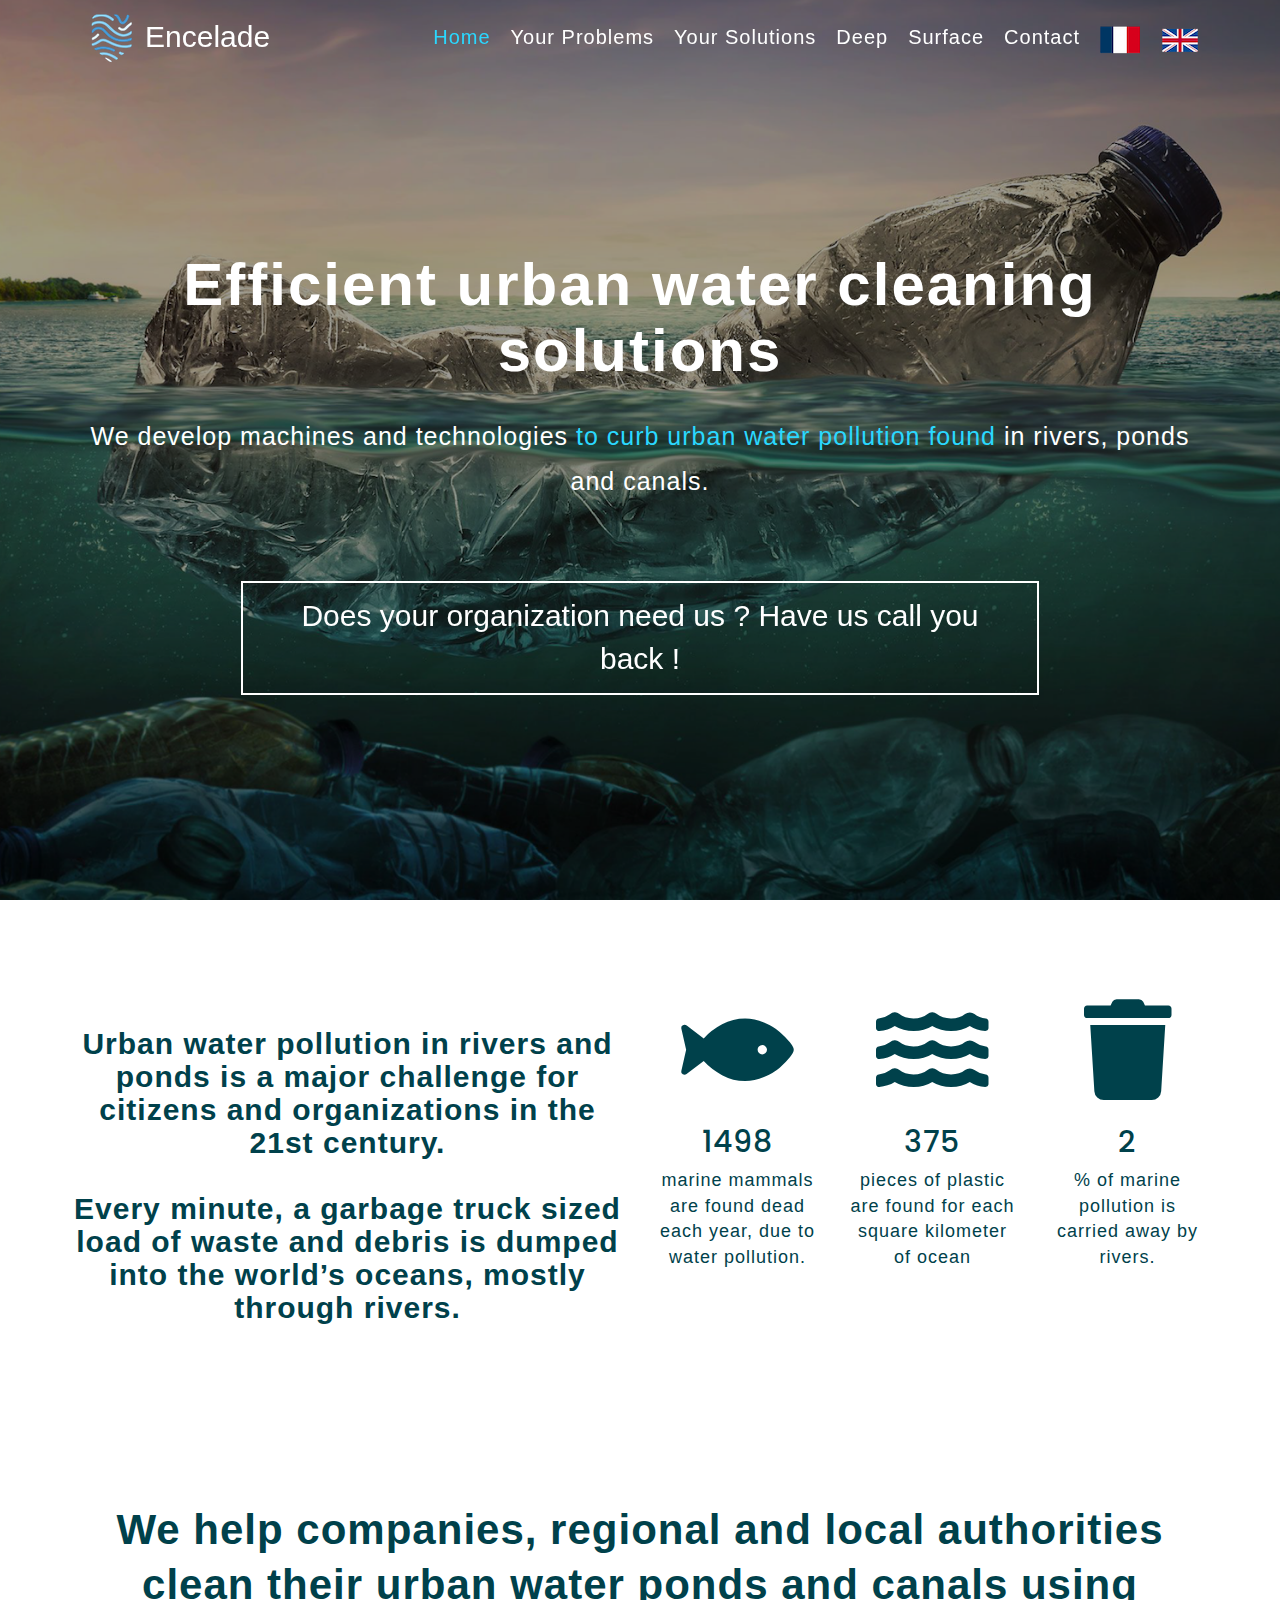
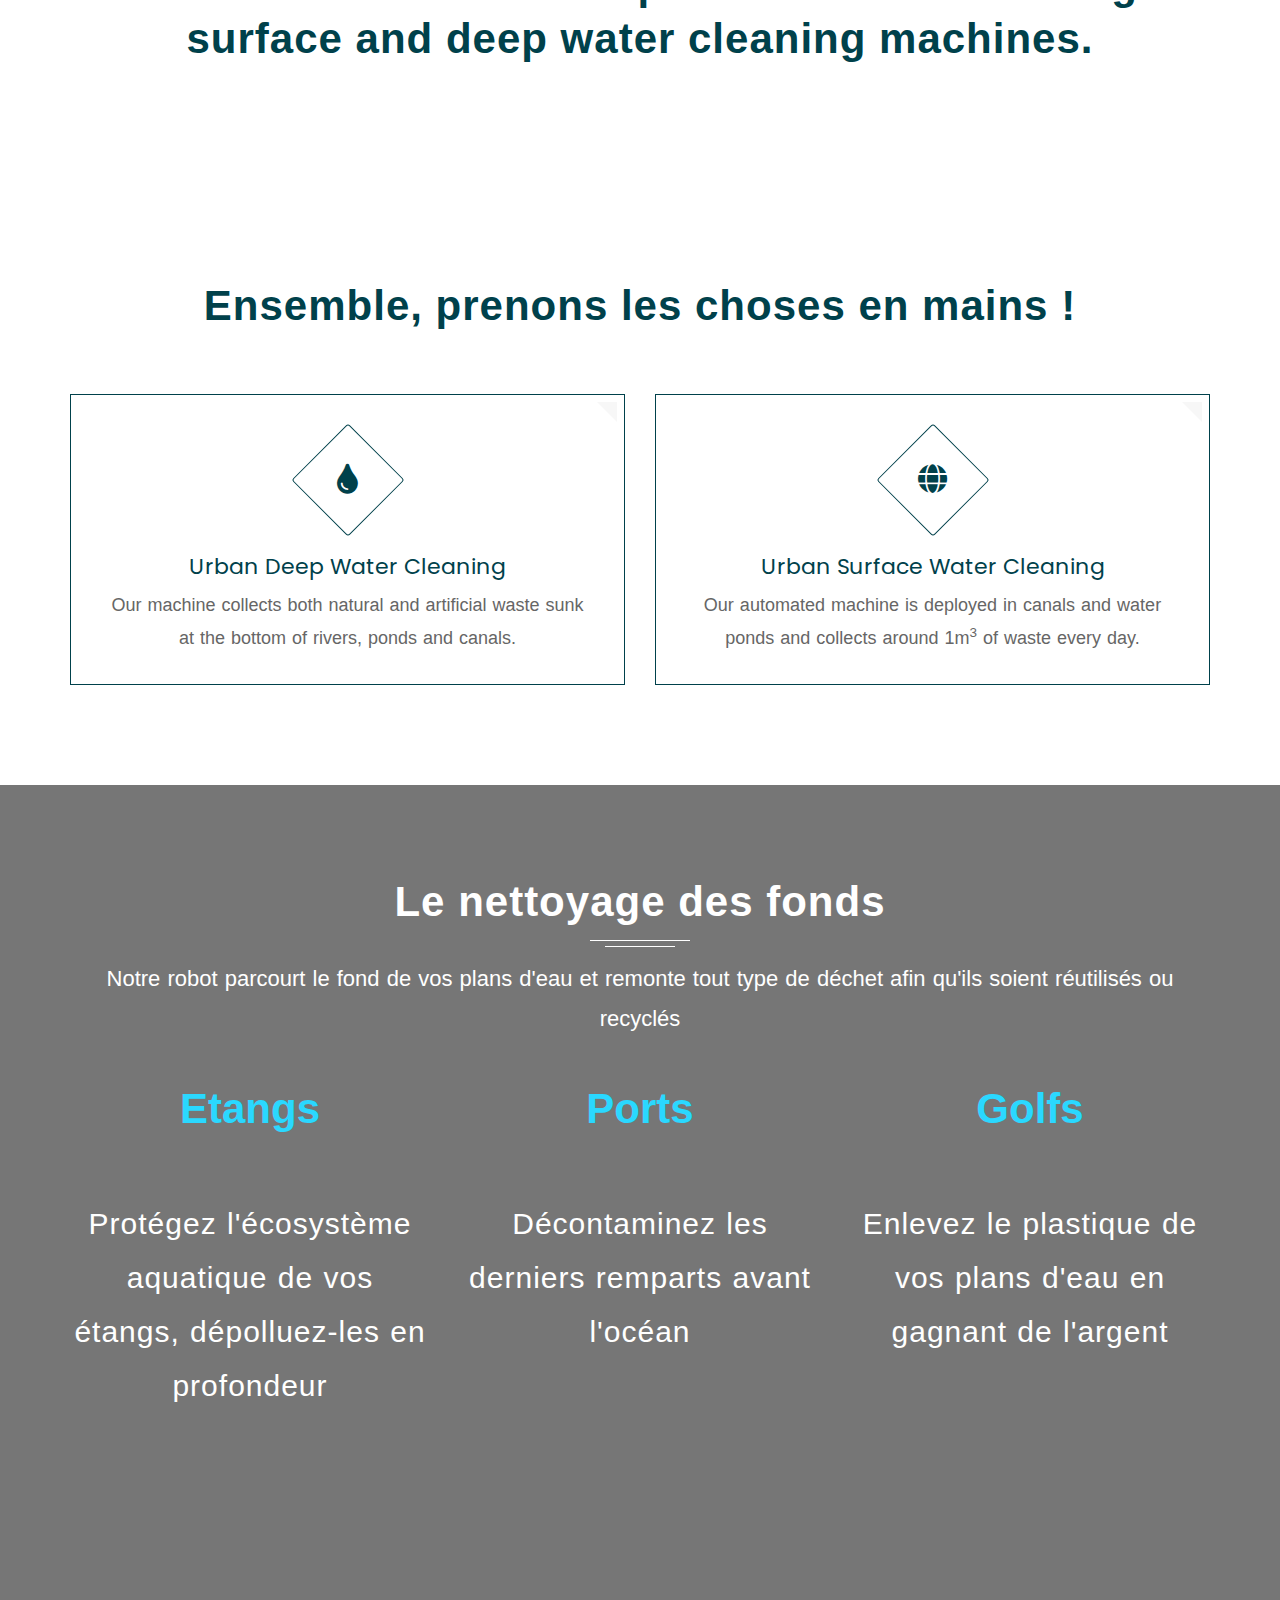
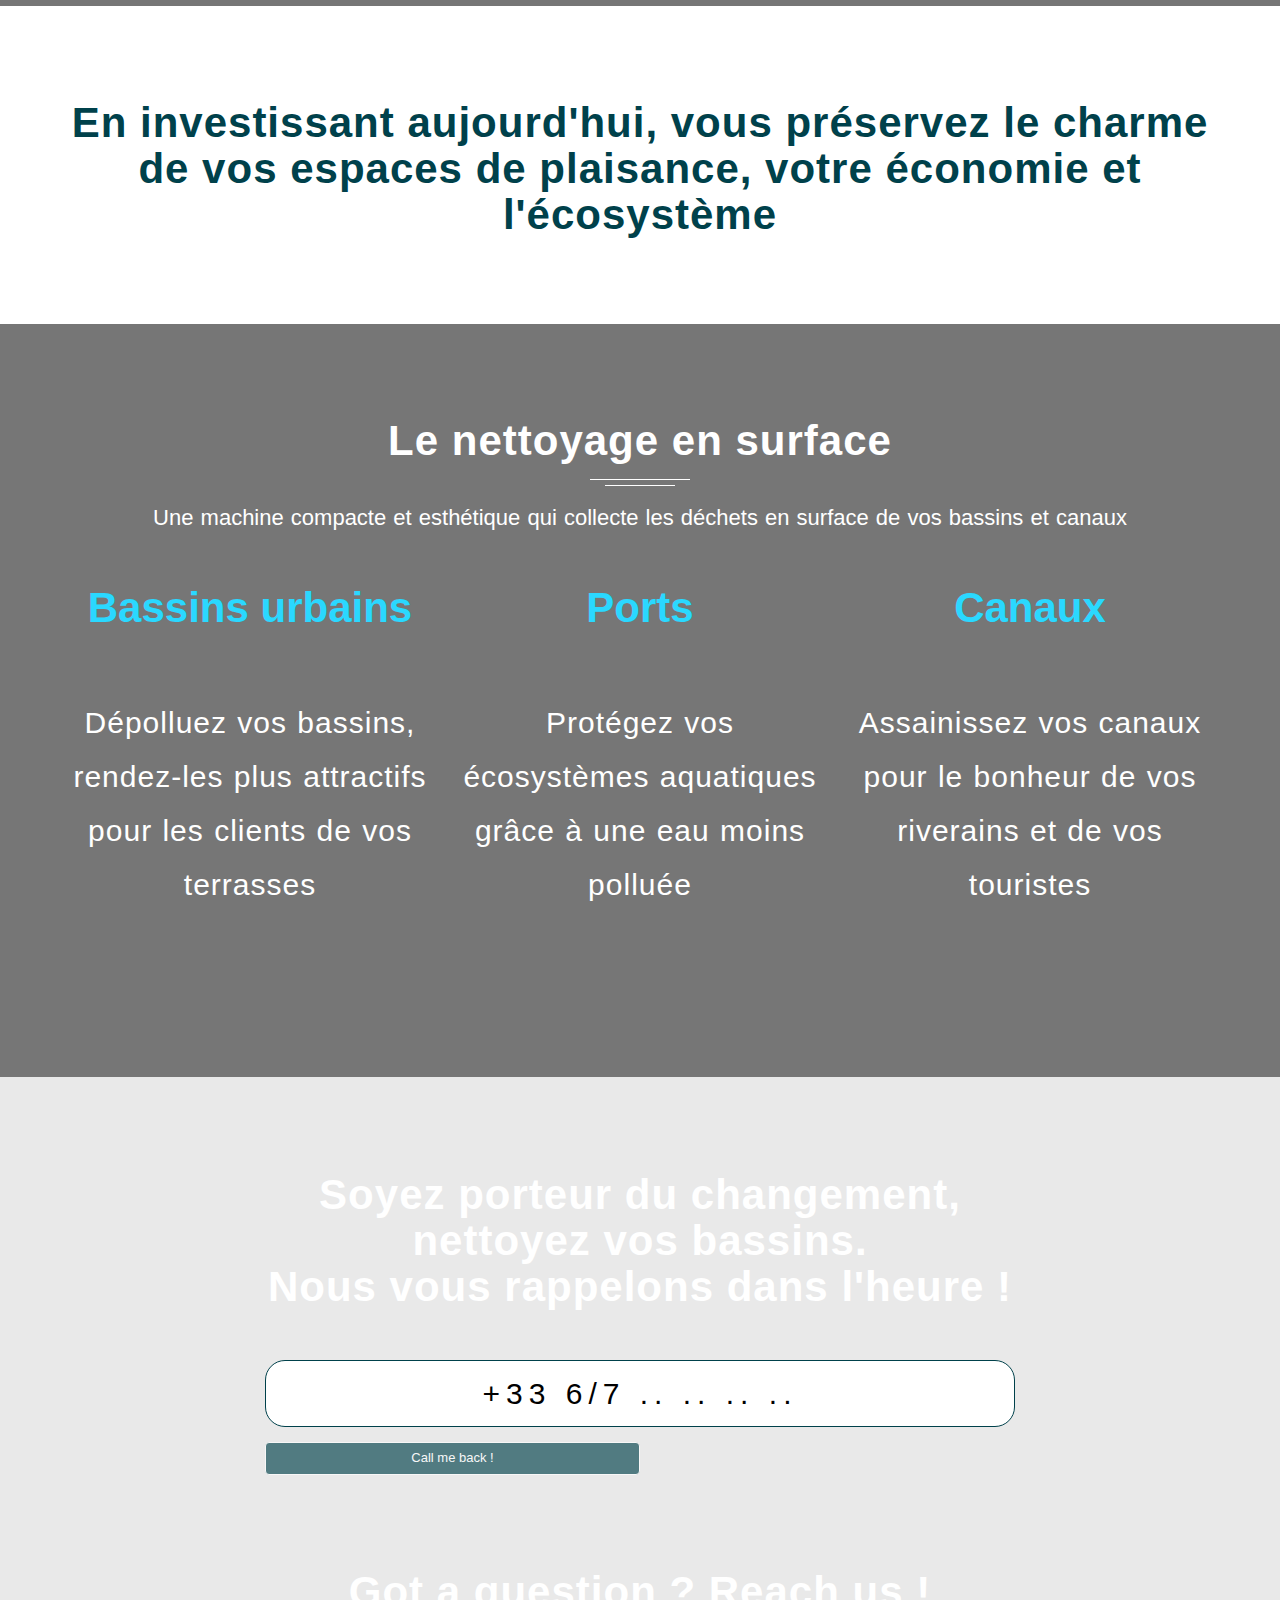
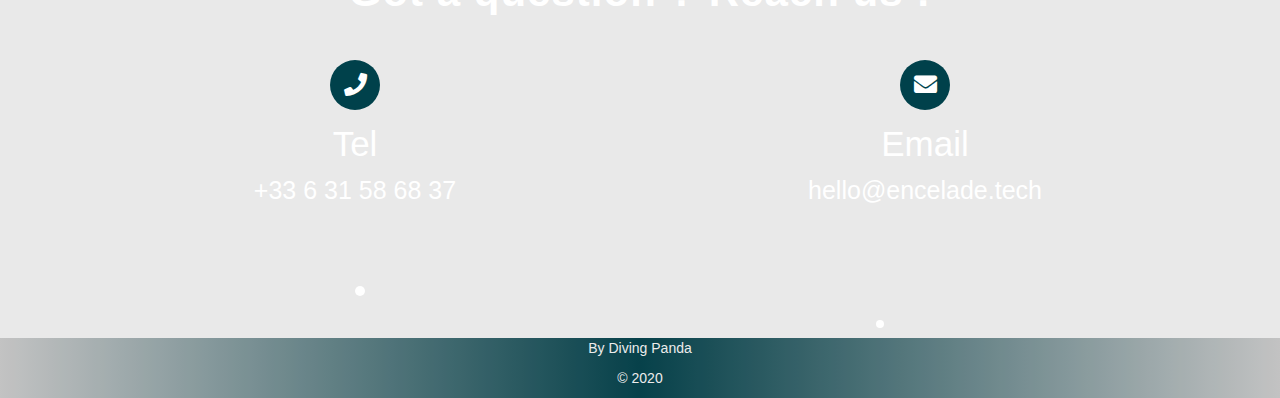
==== commit dcdcd51c: "test submit GA" ====
--- a/home-english.html
+++ b/home-english.html
@@ -911,7 +911,7 @@
                                                     </div><!-- end controls -->
                                                 </div><!-- end form-group -->
 
-                                                <button type="submit" id="submit" class="btn btn-success text-center submit-onepage-english" style="font-size: 13px">Call me back !</button>
+                                                <button type="submit" id="submit submit-onepage-english" class="btn btn-success text-center" style="font-size: 13px">Call me back !</button>
                                                 <div id="msgSubmit" class="h3 text-center hidden"></div>
                                                 <div class="clearfix"></div>
                                             </form>
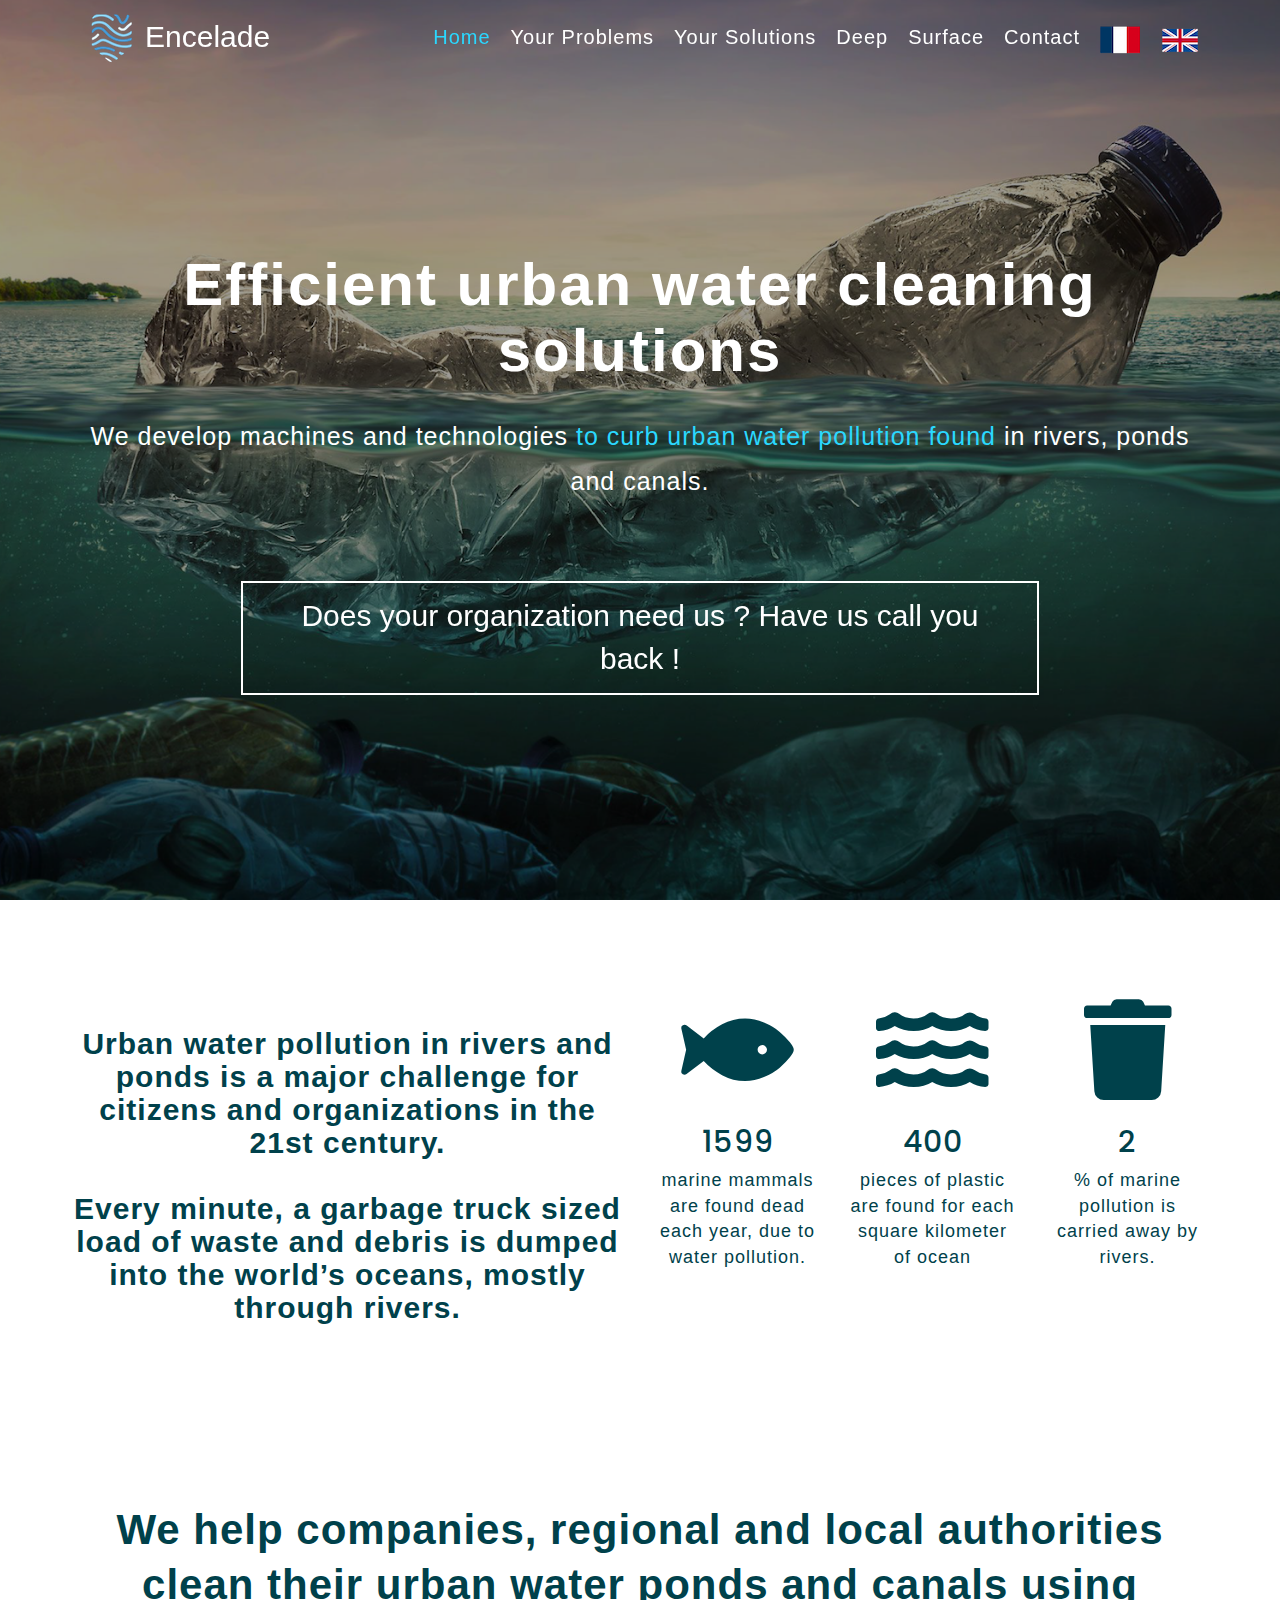
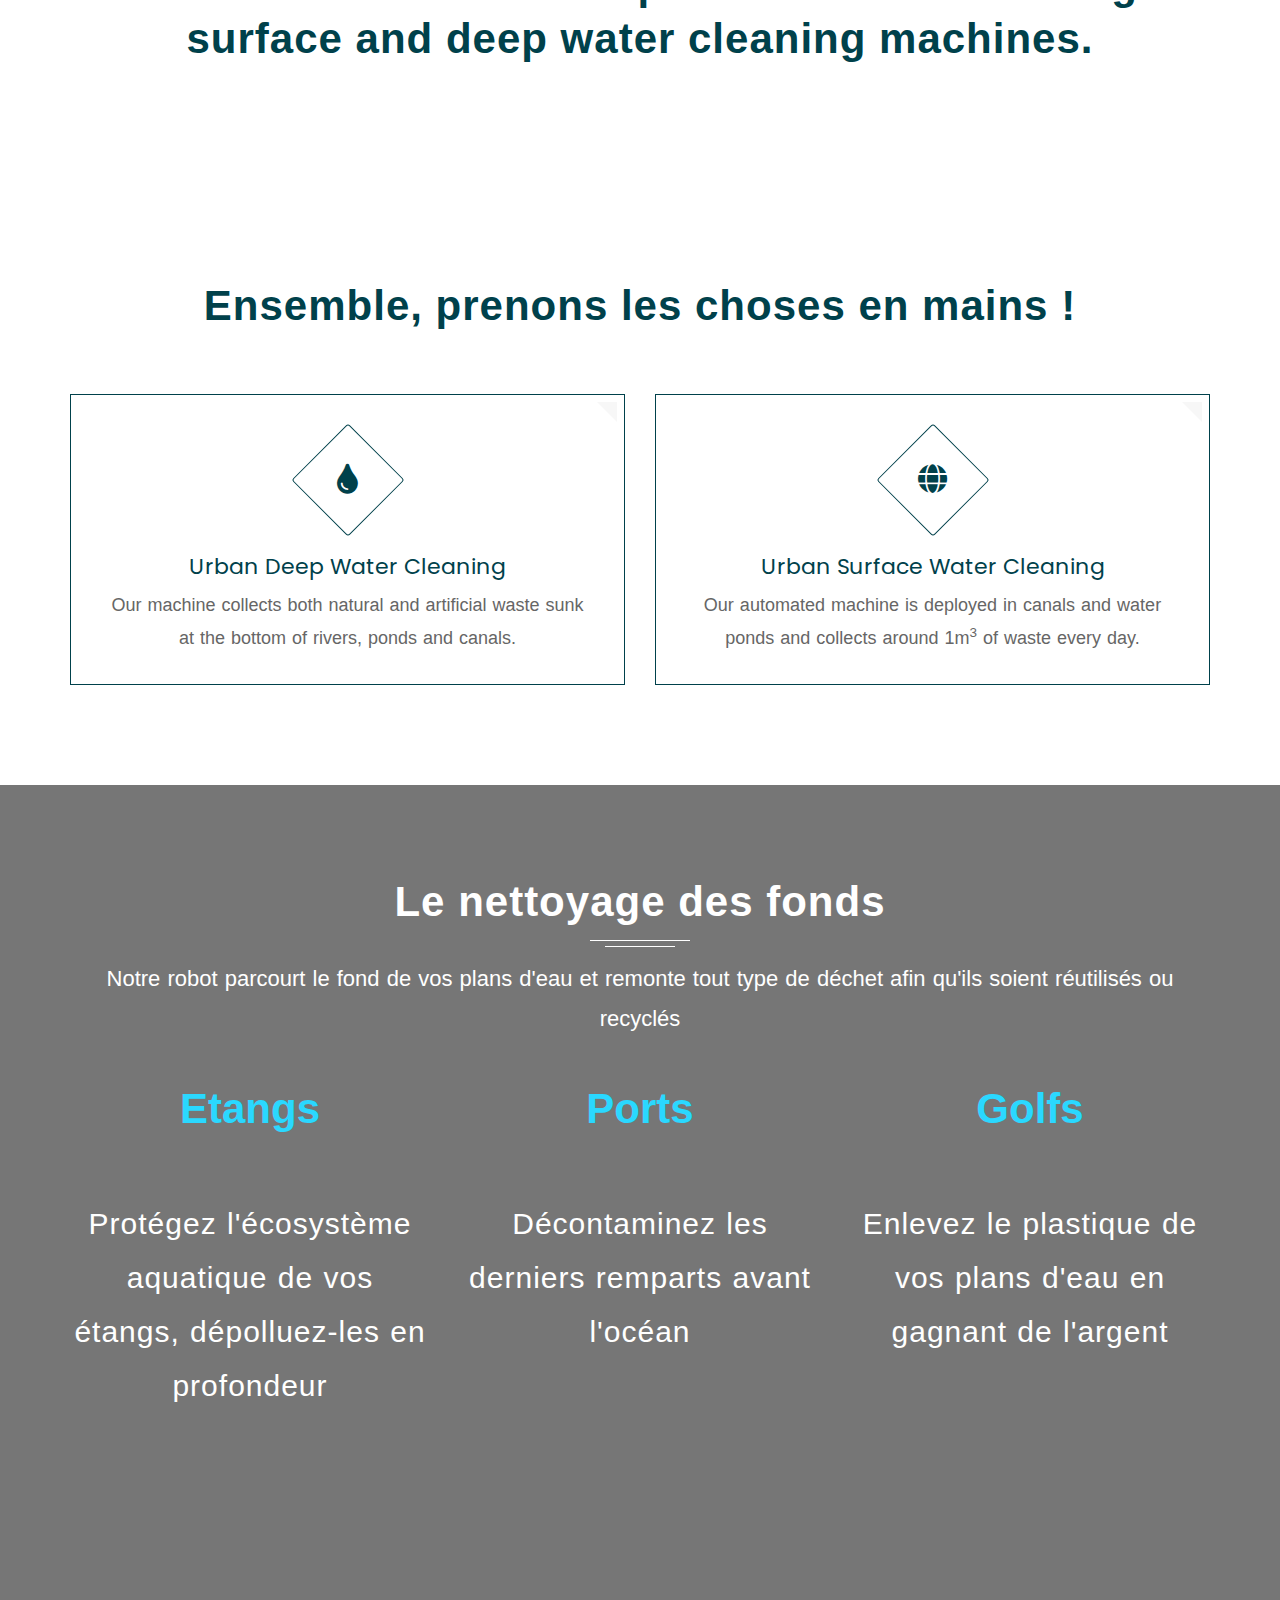
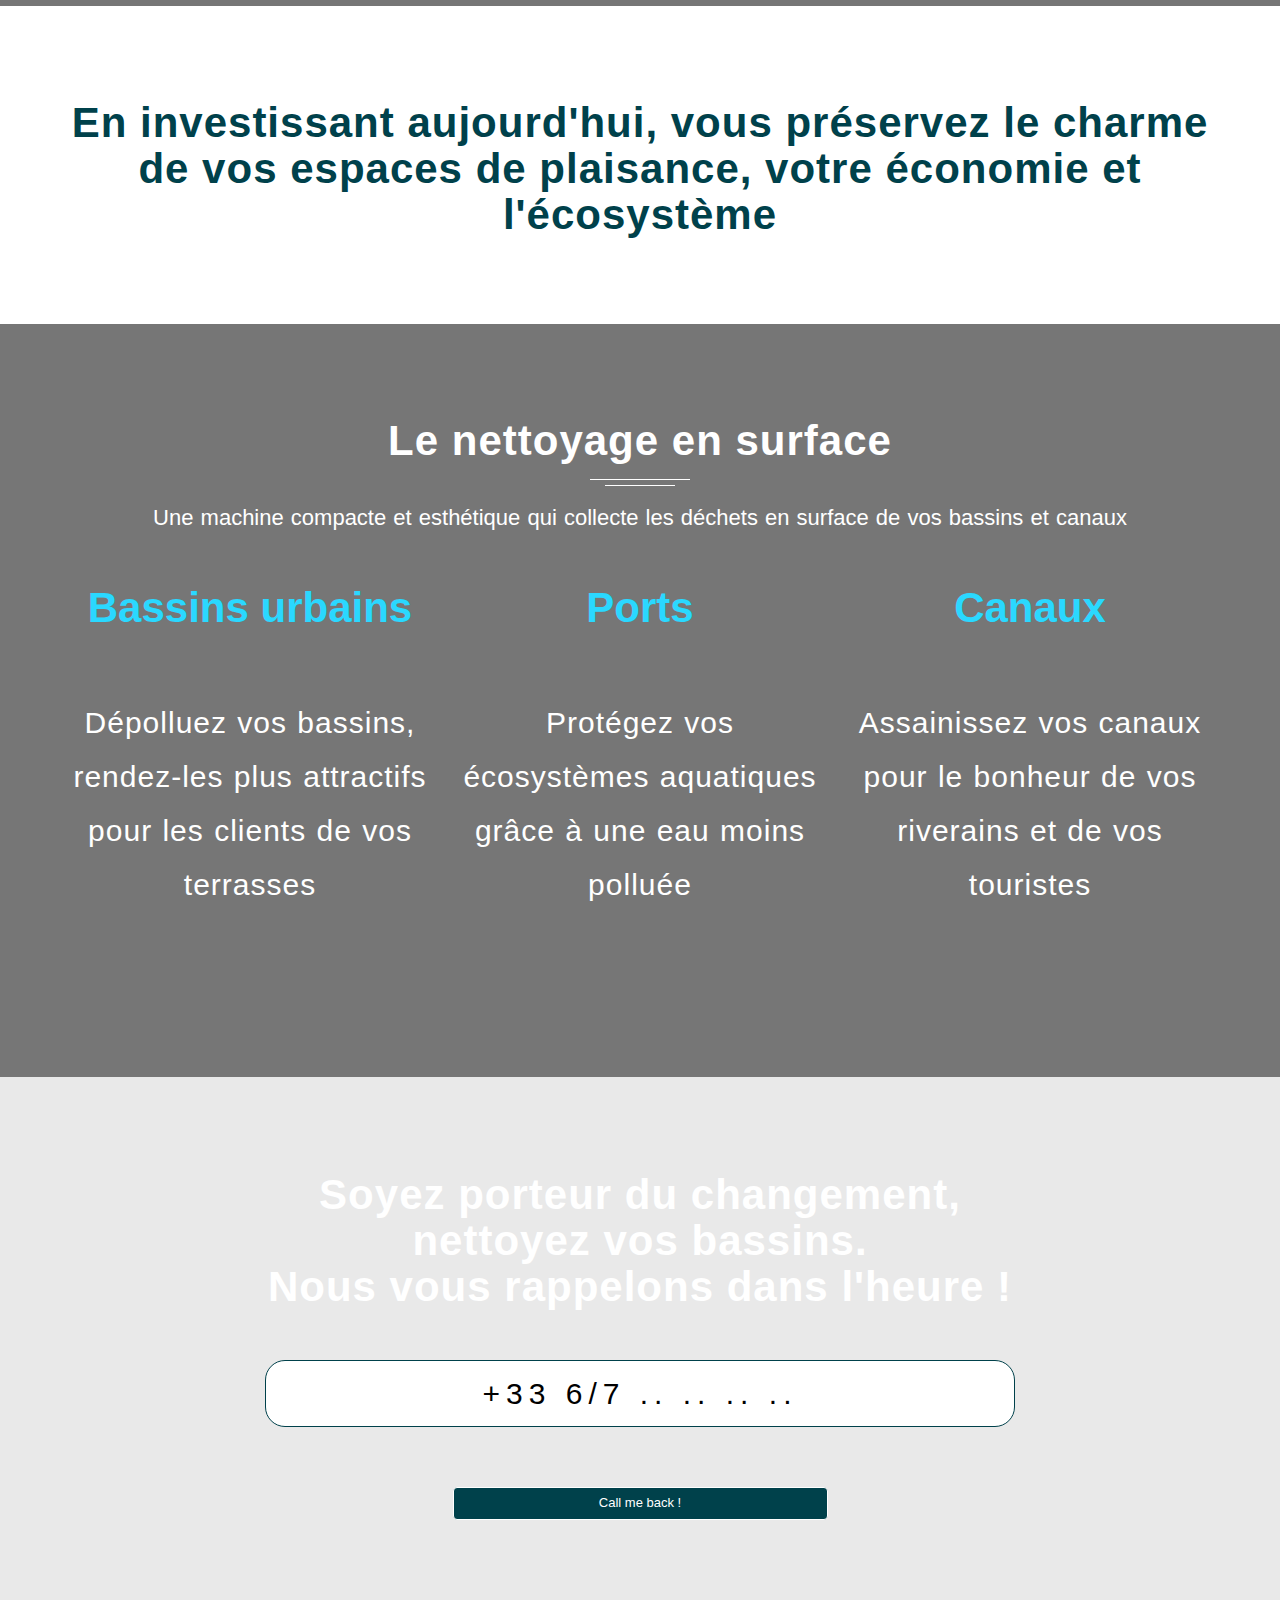
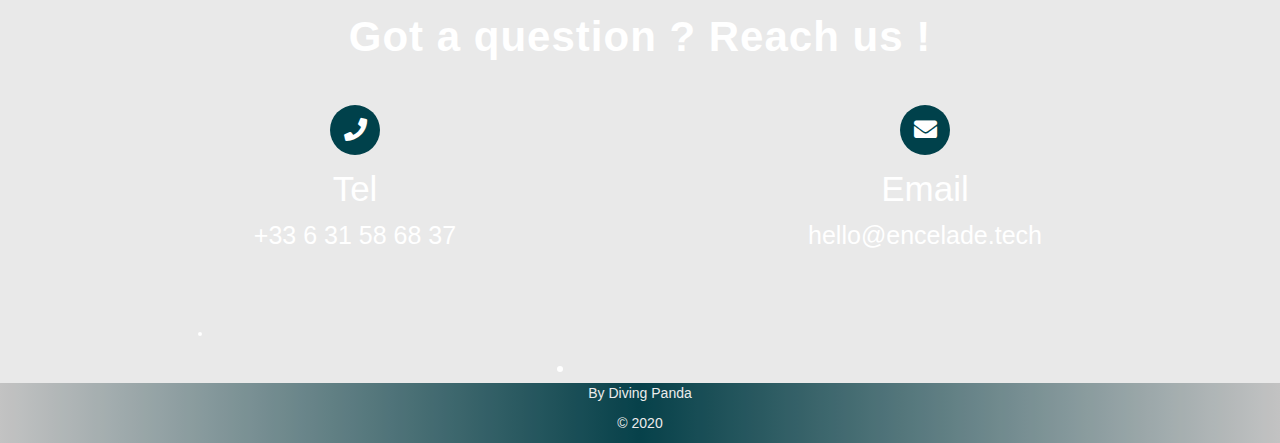
==== commit bd821764: "test submit GA" ====
--- a/home-english.html
+++ b/home-english.html
@@ -911,7 +911,7 @@
                                                     </div><!-- end controls -->
                                                 </div><!-- end form-group -->
 
-                                                <button type="submit" id="submit submit-onepage-english" class="btn btn-success text-center" style="font-size: 13px">Call me back !</button>
+                                                <button type="submit" id="submit" class="btn btn-success text-center english" style="font-size: 13px">Call me back !</button>
                                                 <div id="msgSubmit" class="h3 text-center hidden"></div>
                                                 <div class="clearfix"></div>
                                             </form>
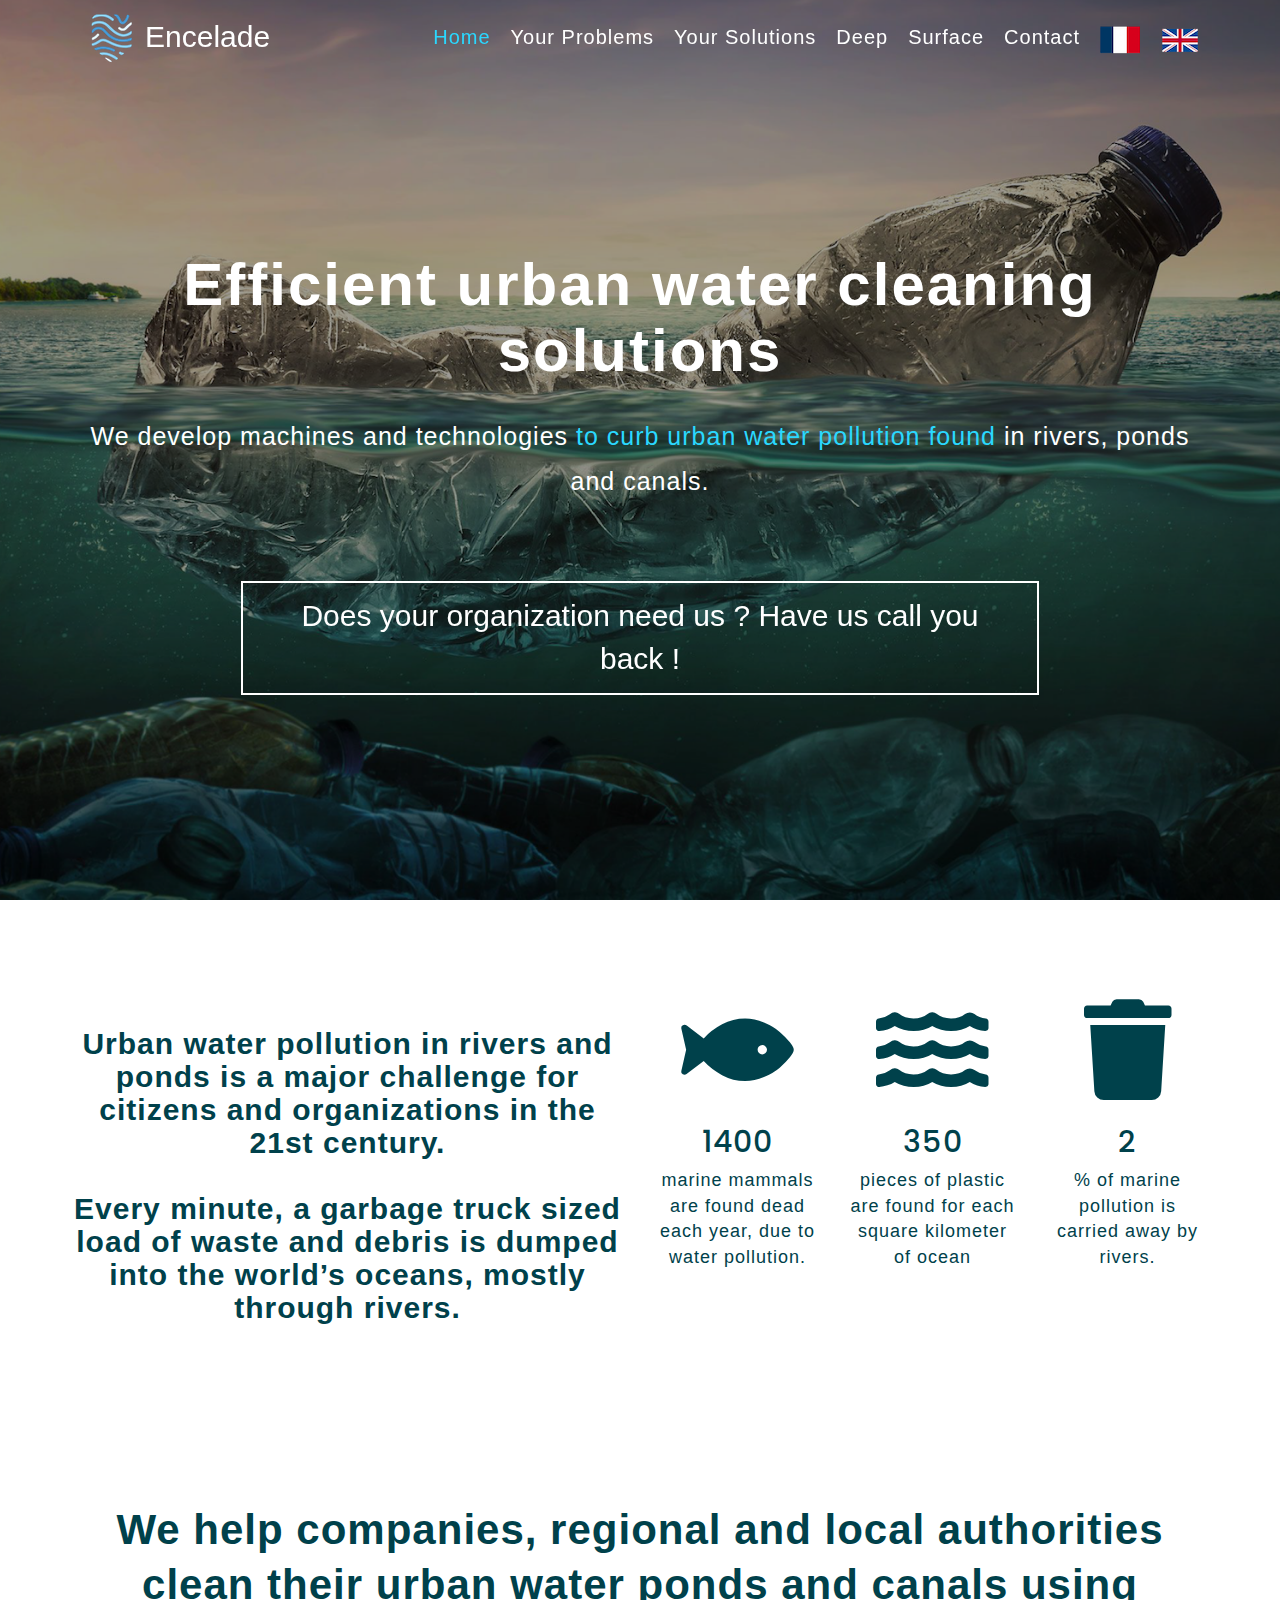
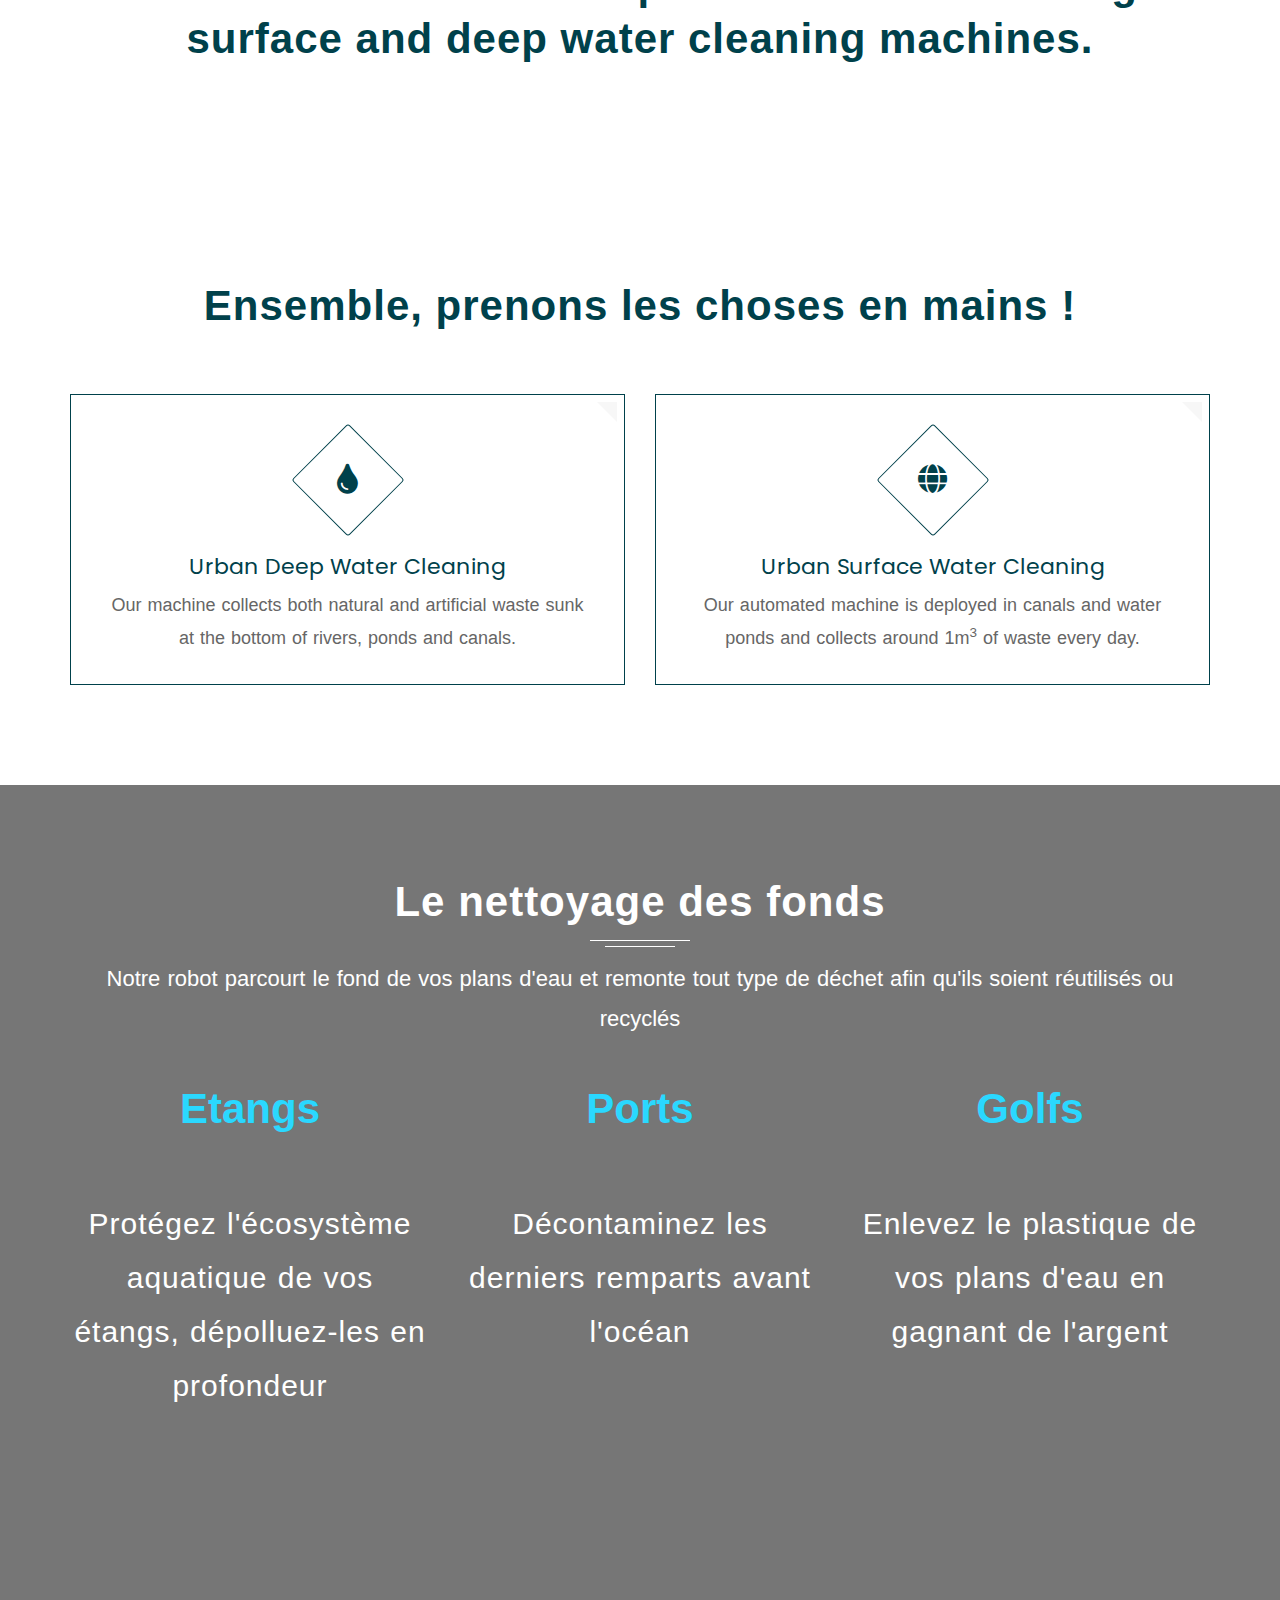
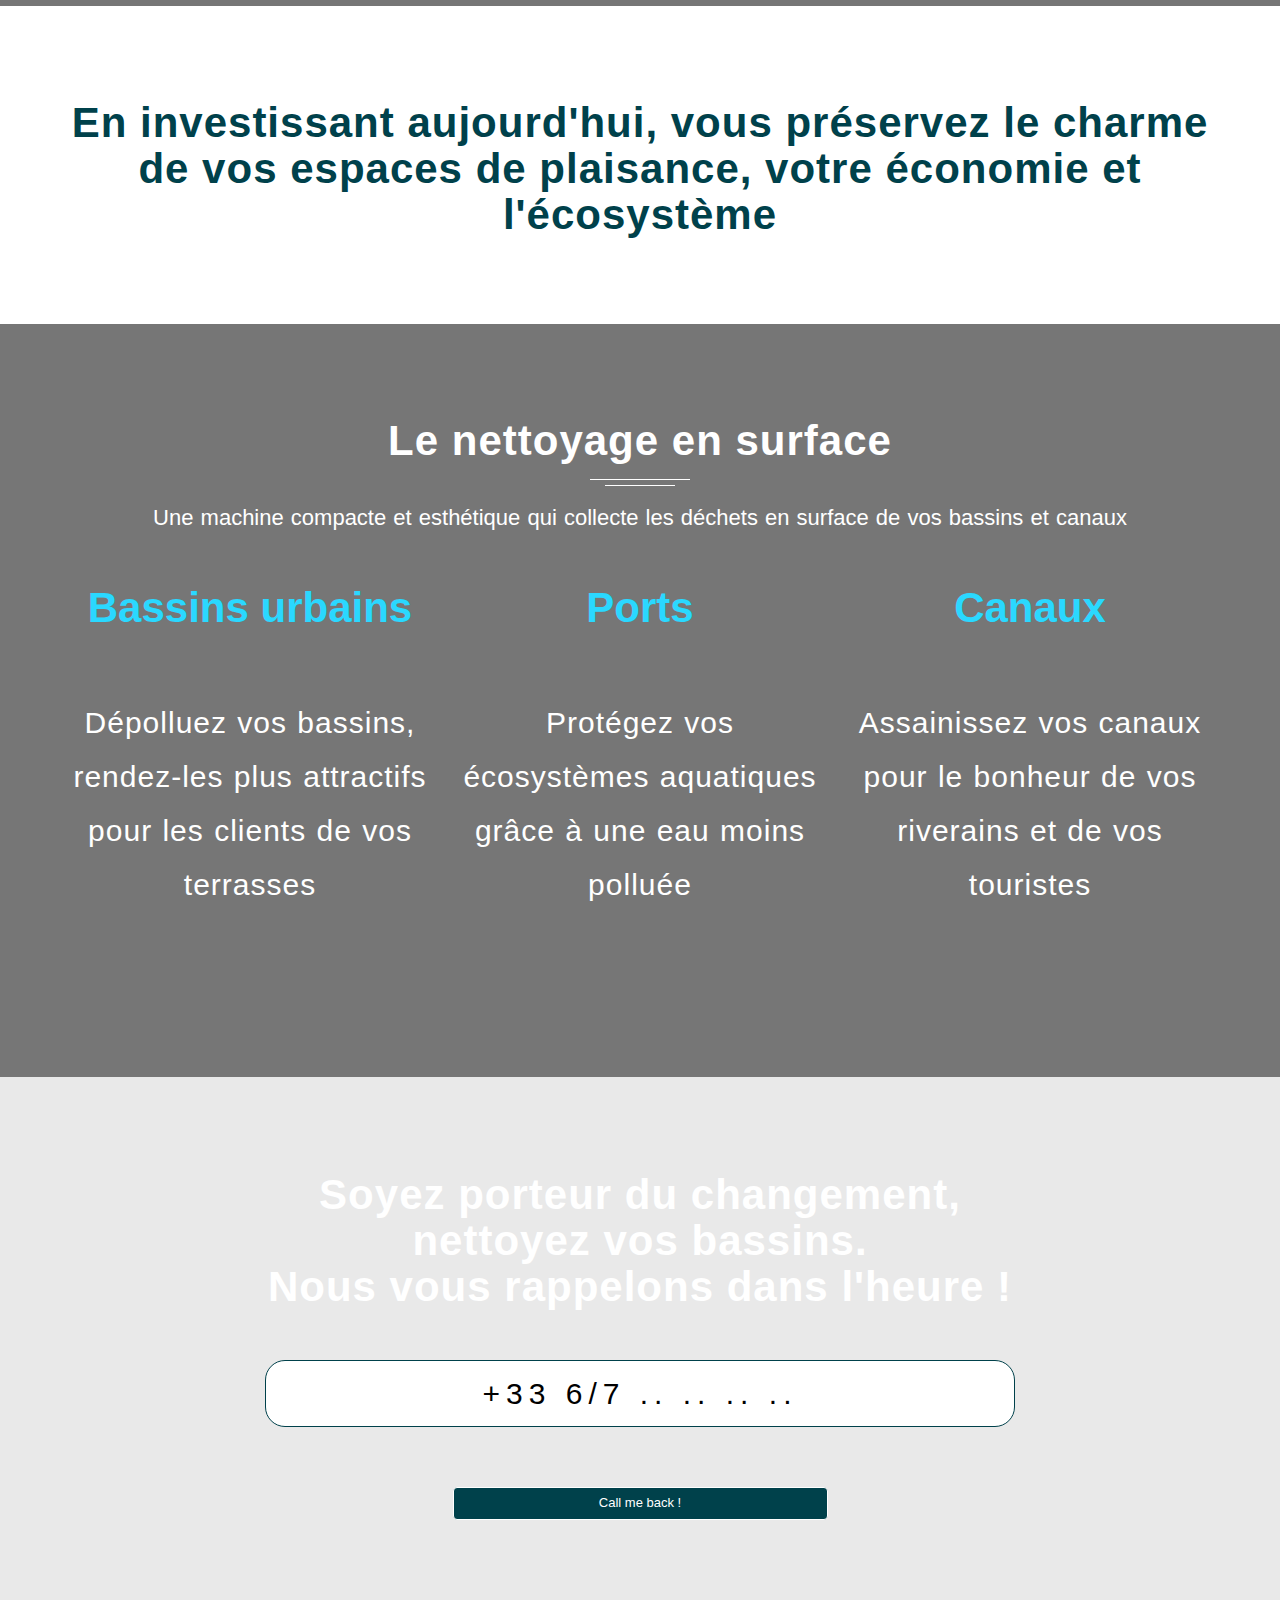
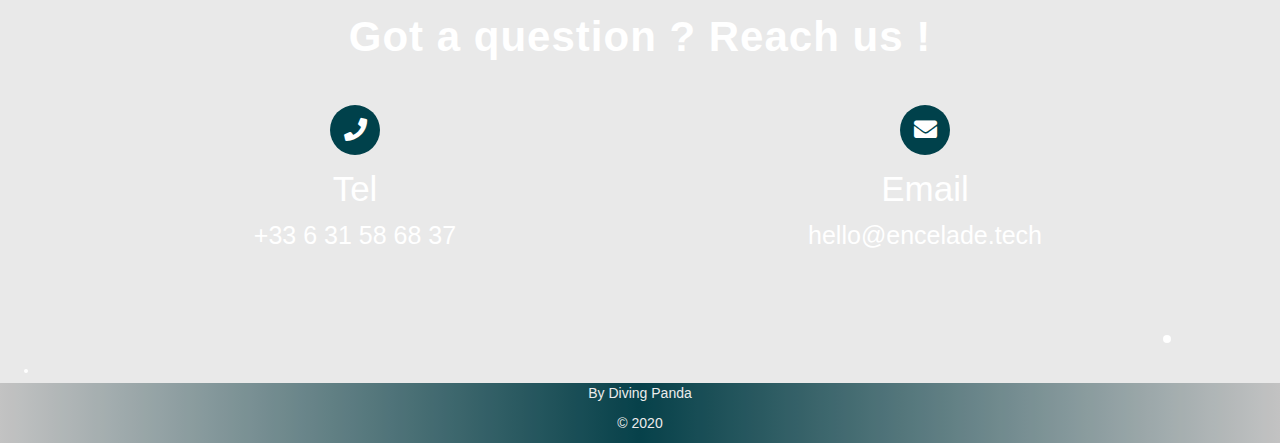
==== commit b32bab4d: "retrait GA submit" ====
--- a/home-english.html
+++ b/home-english.html
@@ -911,7 +911,7 @@
                                                     </div><!-- end controls -->
                                                 </div><!-- end form-group -->
 
-                                                <button type="submit" id="submit" class="btn btn-success text-center english" style="font-size: 13px">Call me back !</button>
+                                                <button type="submit" id="submit" class="btn btn-success text-center" style="font-size: 13px">Call me back !</button>
                                                 <div id="msgSubmit" class="h3 text-center hidden"></div>
                                                 <div class="clearfix"></div>
                                             </form>
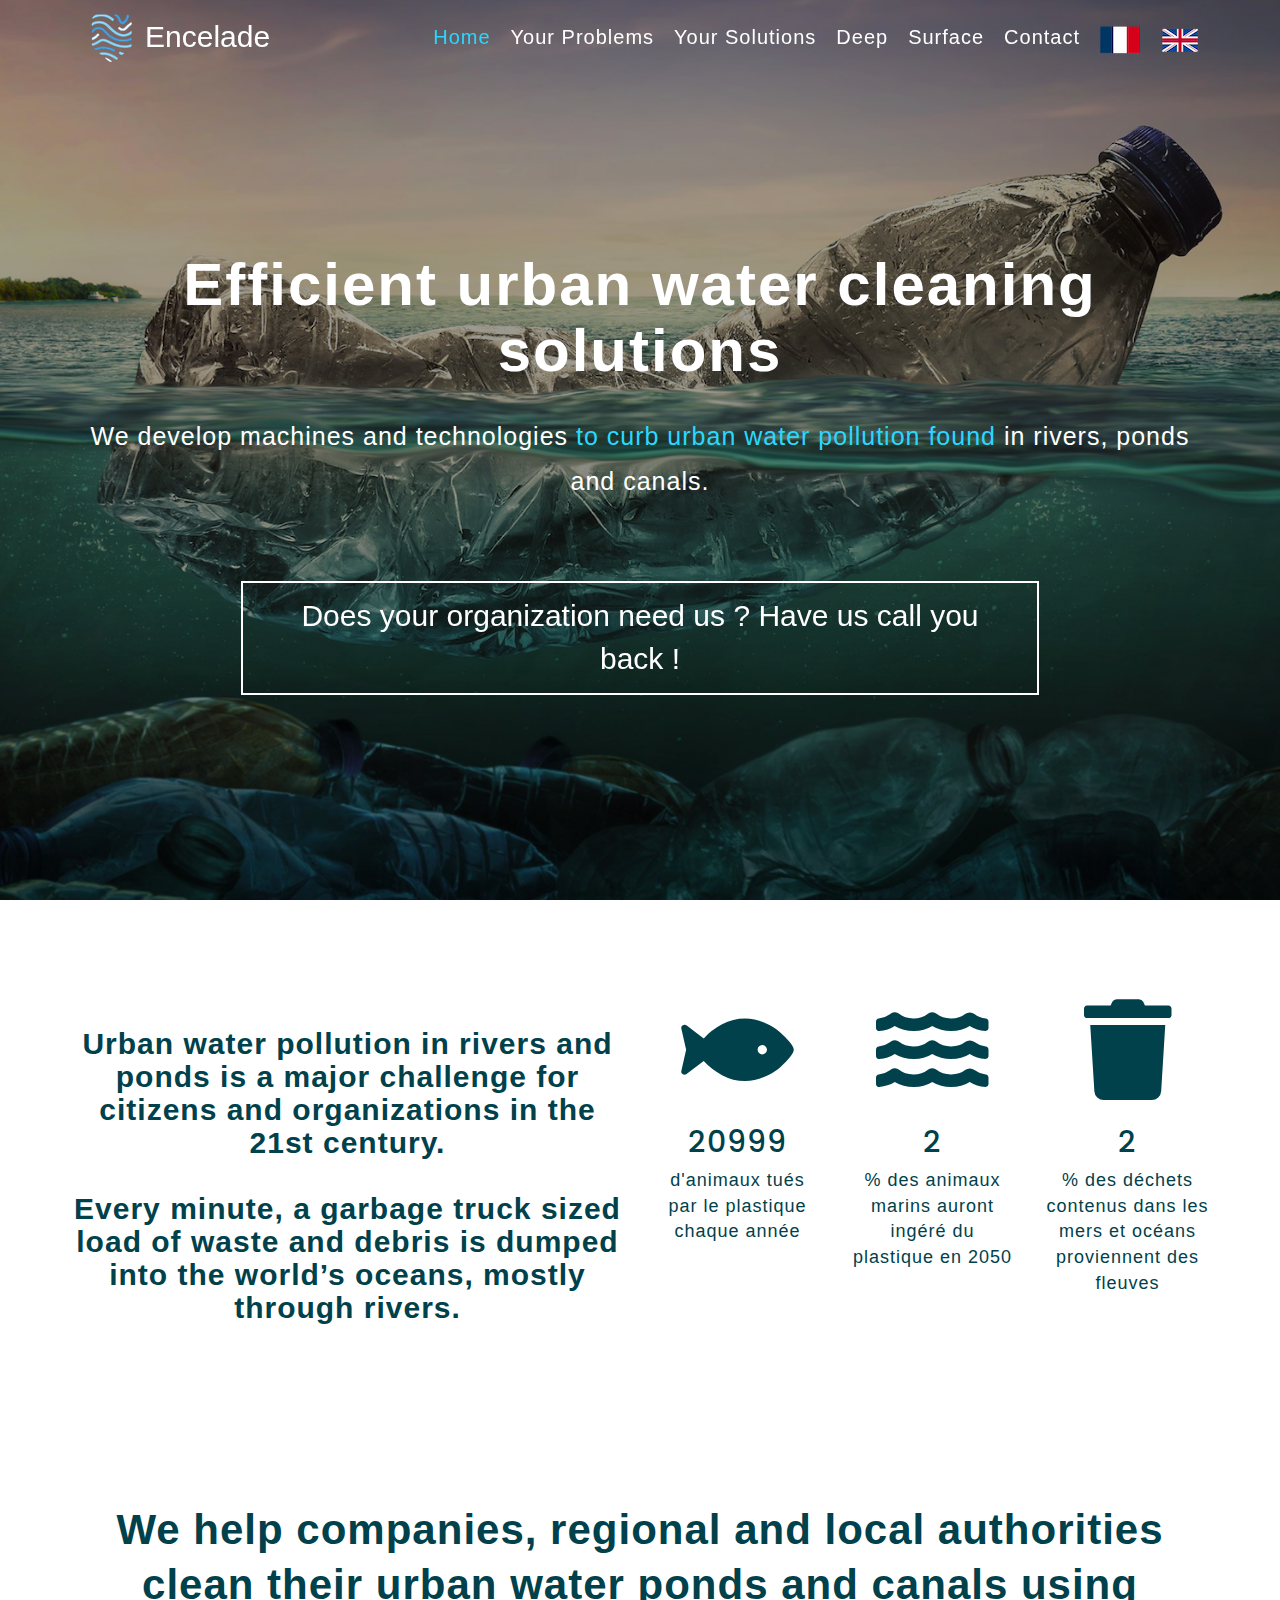
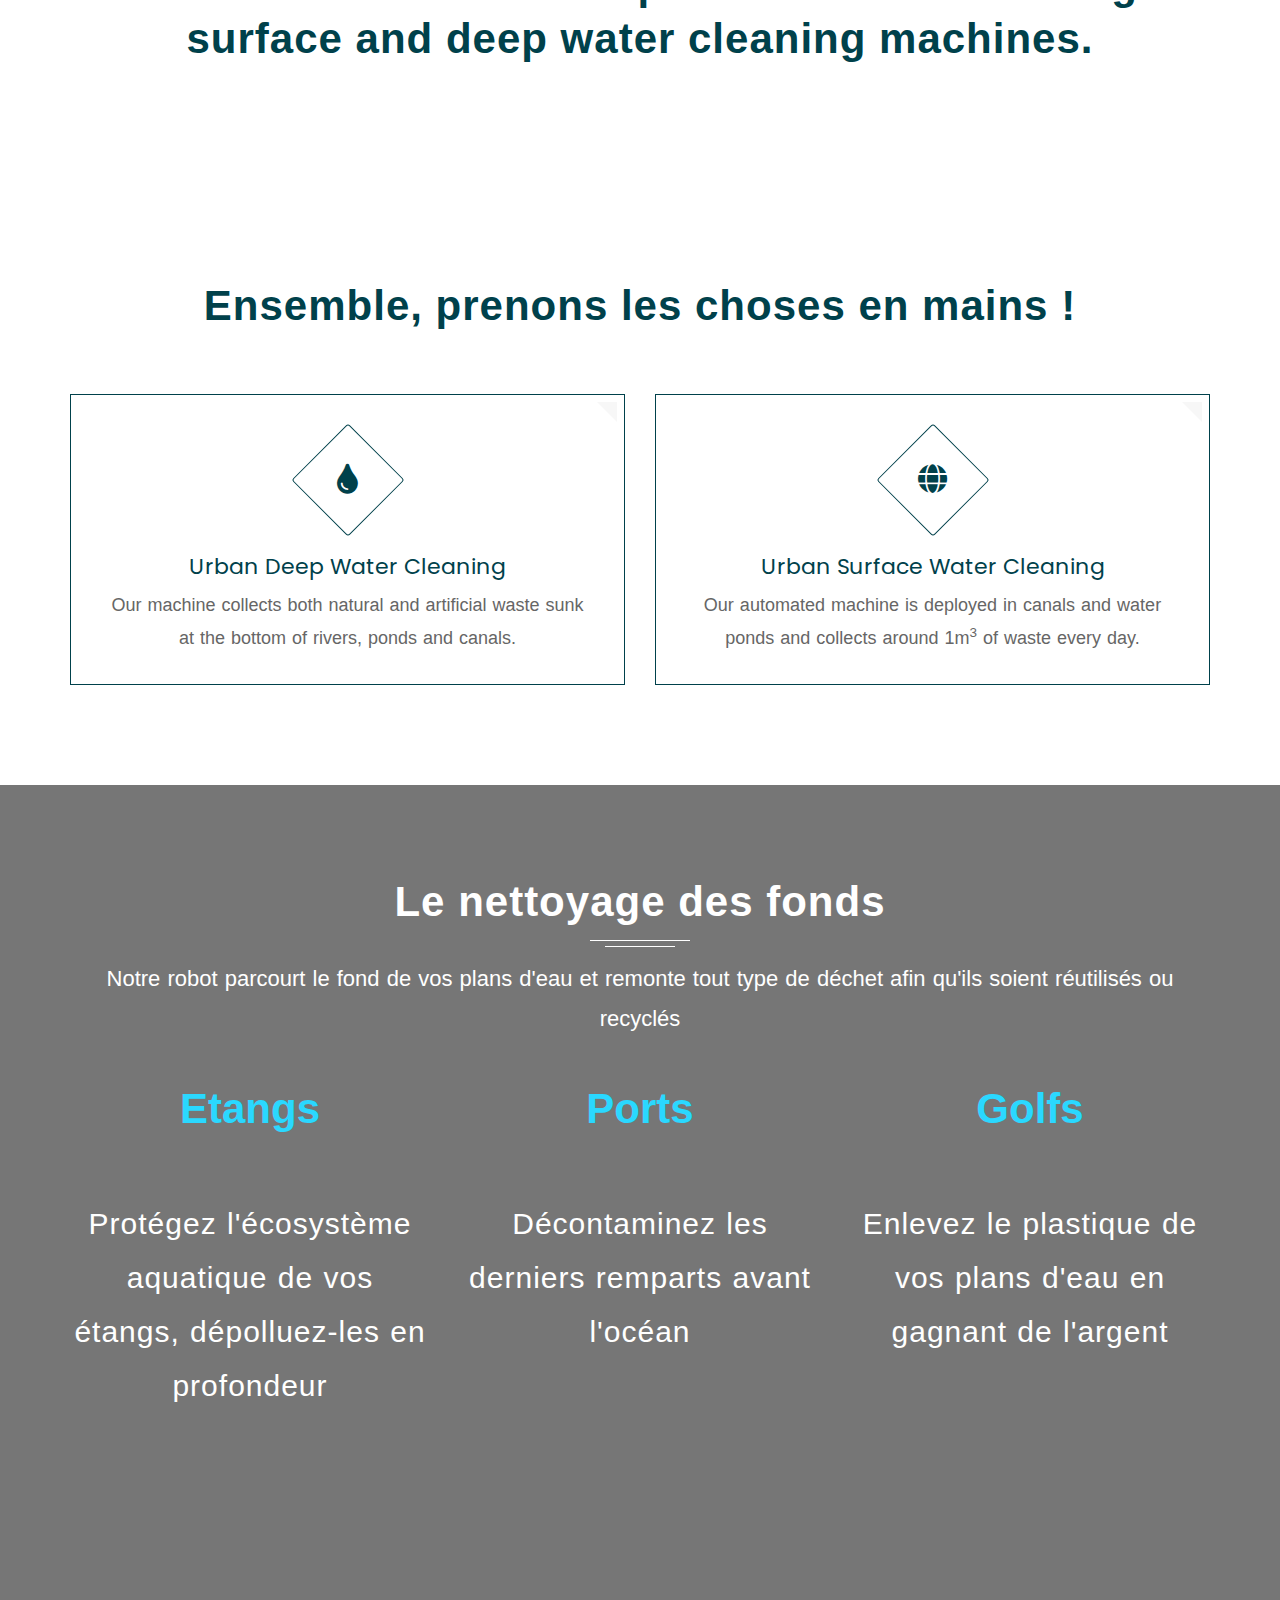
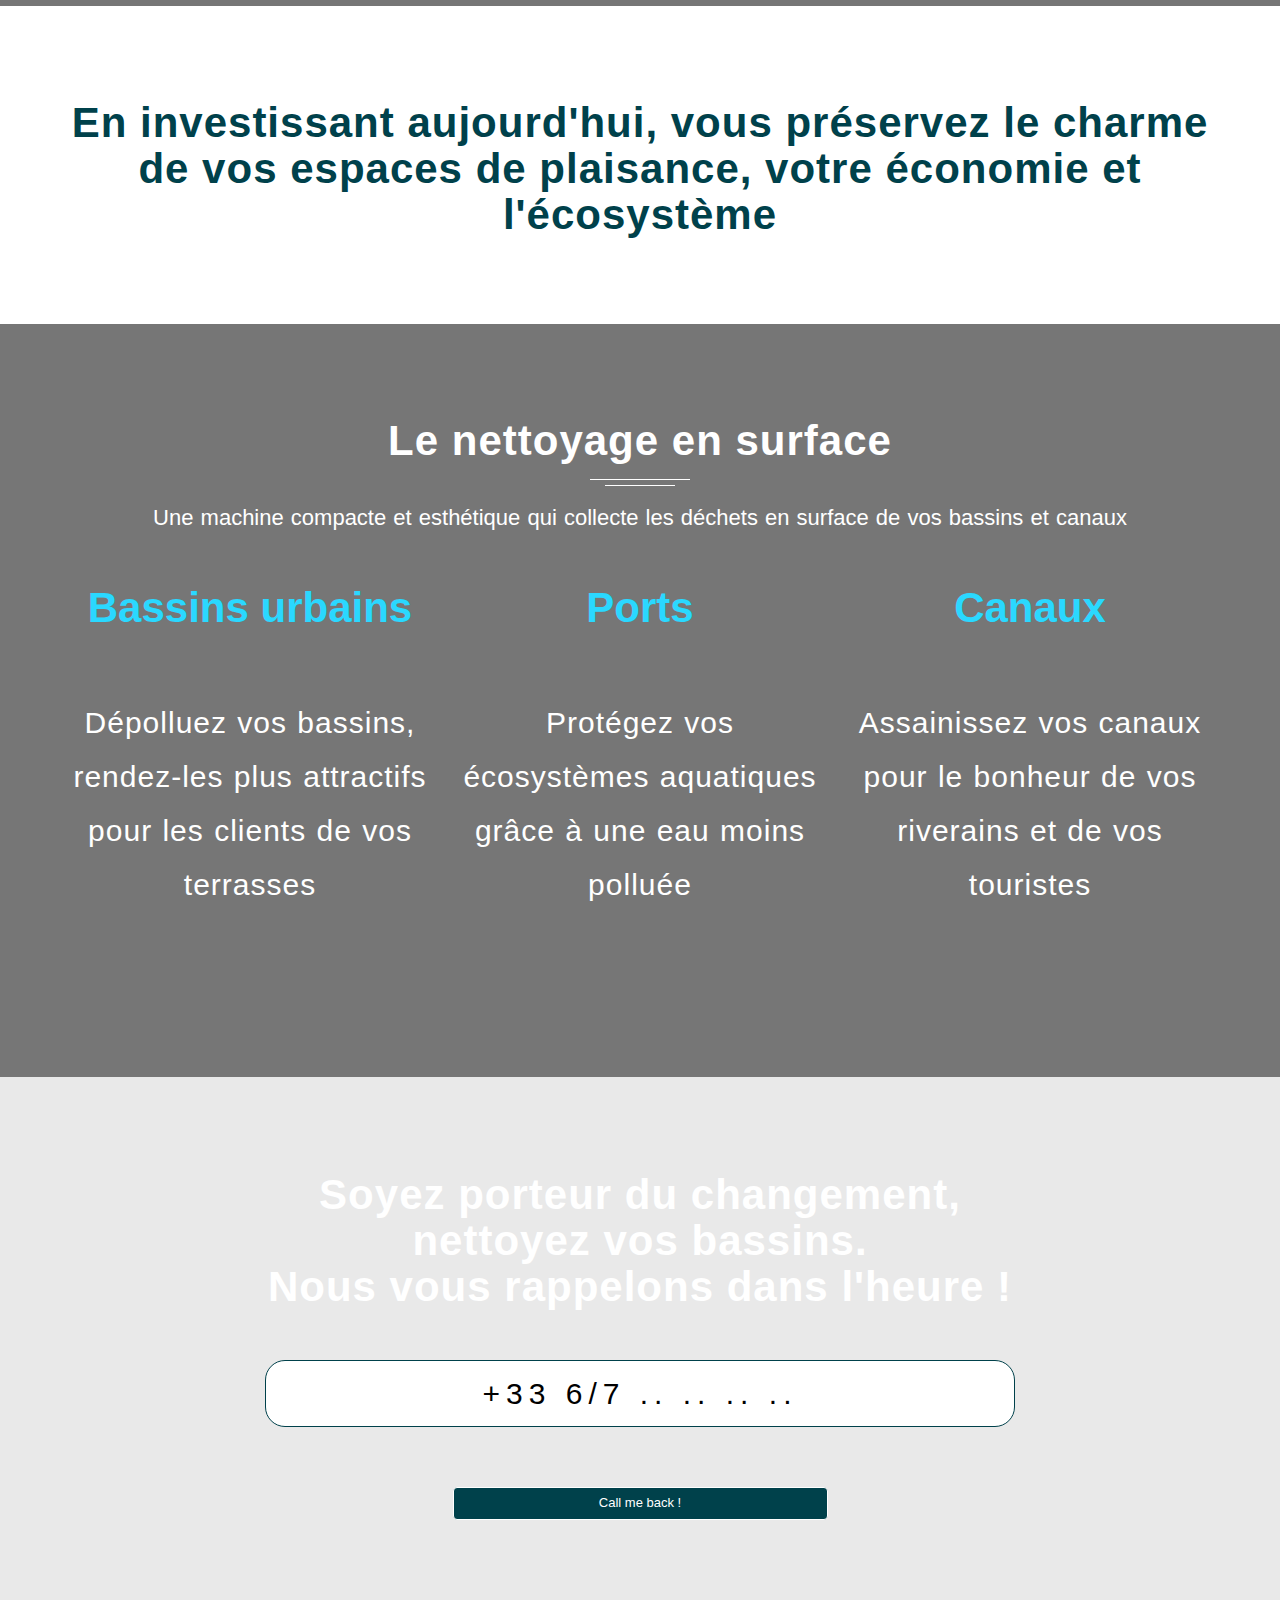
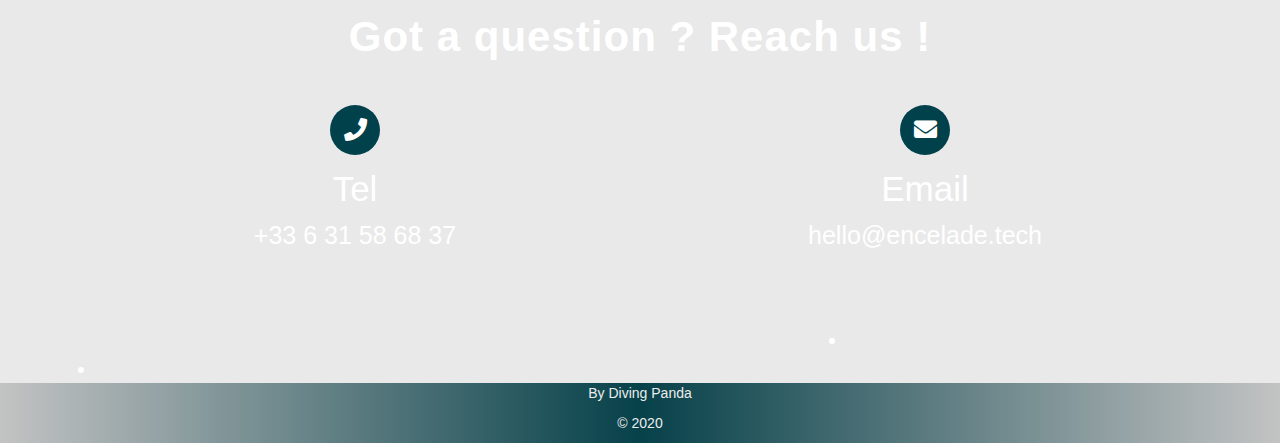
==== commit a9dc6640: "correction chiffres" ====
--- a/home-english.html
+++ b/home-english.html
@@ -202,22 +202,22 @@
                                     <div class="col-lg-2 col-md-2 col-sm-12">
                                         <div class="work-statistics text-left">
                                             <i class="fa fa-fish stat-icon" aria-hidden="true"></i>
-                                            <h3 class="Count">100000 </h3>
-                                            <p>marine mammals are found dead each year, due to water pollution.  </p>
+                                            <h3 class="Count">1500000</h3>
+                                            <p>d'animaux tués par le plastique chaque année </p>
                                         </div><!-- end work-statistics  -->
                                     </div><!-- end col-md-3  -->
                                     <div class="col-lg-2 col-md-2 col-sm-12">
                                         <div class="work-statistics text-left">
                                             <i class="fa fa-water stat-icon" aria-hidden="true"></i>
-                                            <h3 class="Count">25000</h3>
-                                            <p>pieces of plastic are found for each square kilometer of ocean</p>
+                                            <h3 class="Count">99</h3>
+                                            <p>% des animaux marins auront ingéré du plastique en 2050</p>
                                         </div><!-- end work-statistics  -->
                                     </div><!-- end col-md-3  -->
                                     <div class="col-lg-2 col-md-2 col-sm-12">
                                         <div class="work-statistics text-left">
                                             <i class="fa fa-trash stat-icon" aria-hidden="true"></i>
-                                            <h3 class="Count">80</h3>
-                                            <p>% of marine pollution is carried away by rivers.</p>
+                                            <h3 class="Count">85</h3>
+                                            <p>% des déchets contenus dans les mers et océans proviennent des fleuves</p>
                                         </div><!-- end work-statistics  -->
                                     </div><!-- end col-md-3  -->
                                 </div><!-- end row  -->
